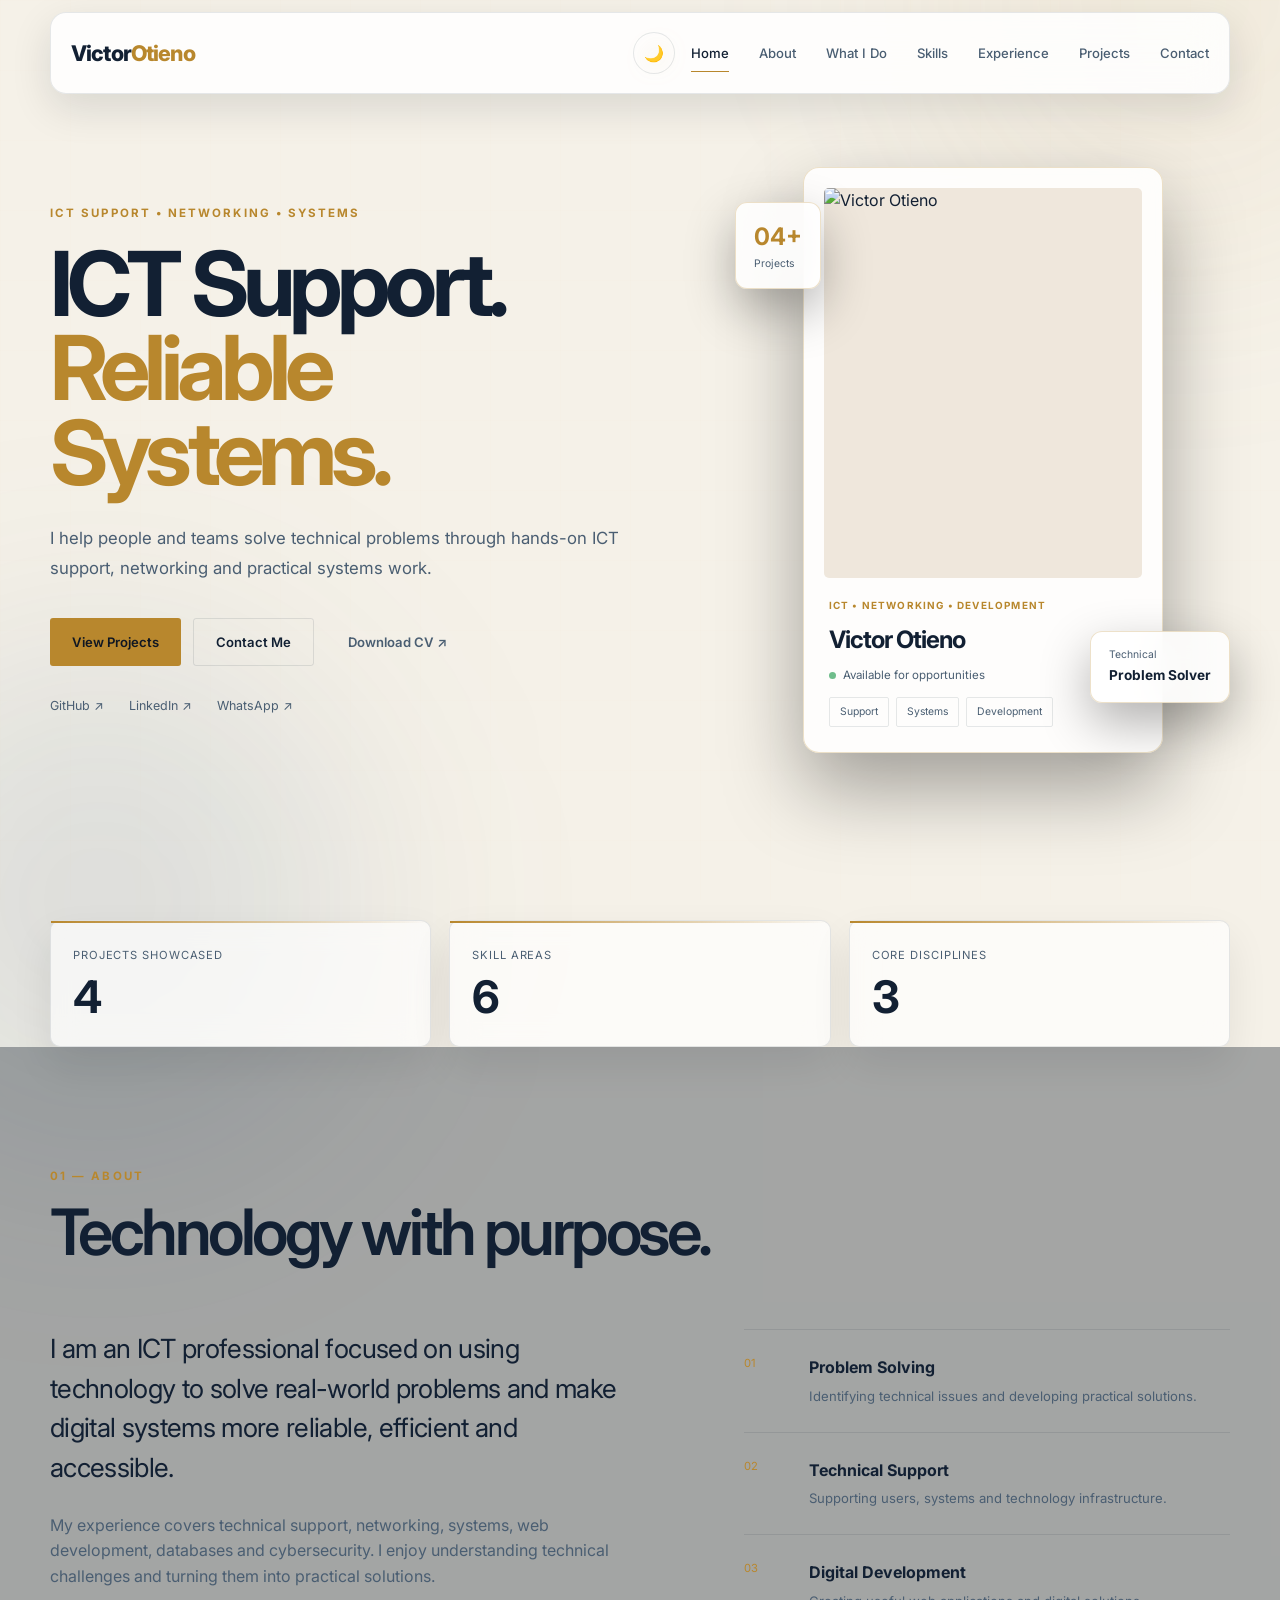
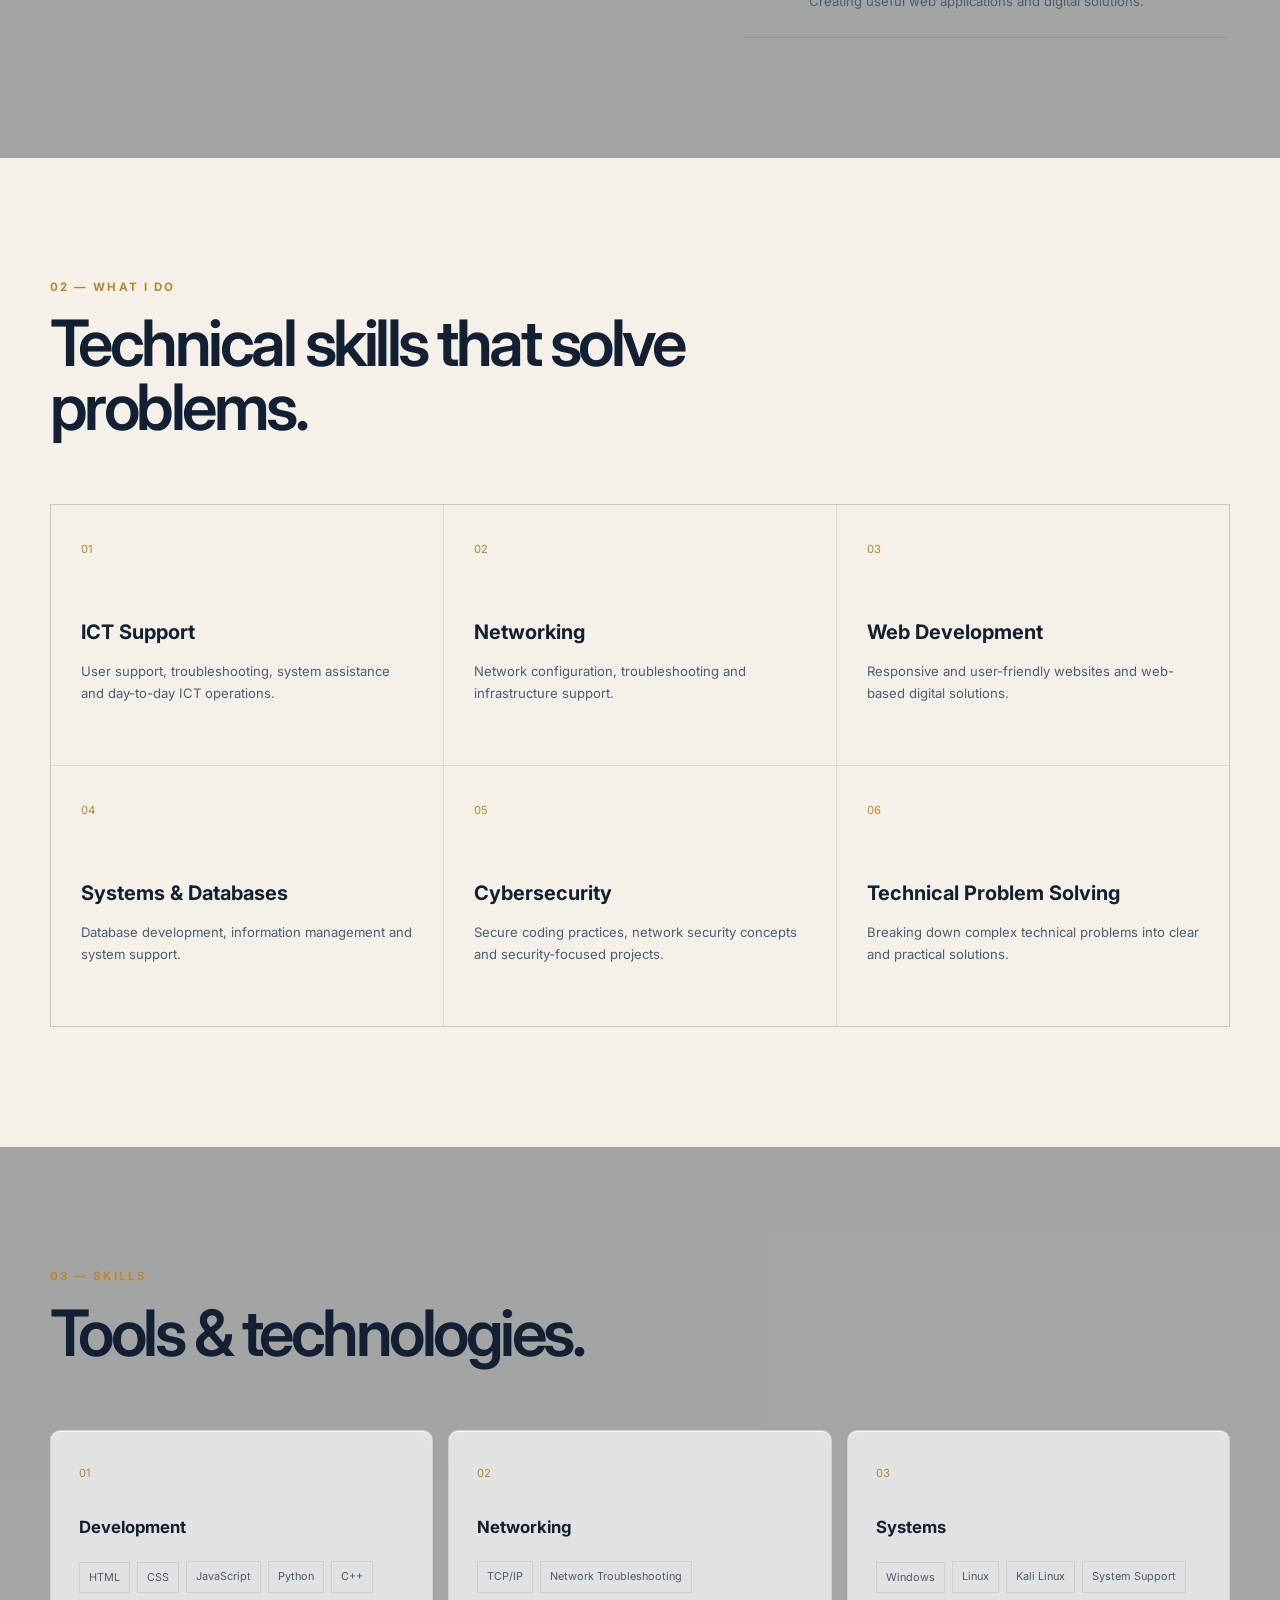
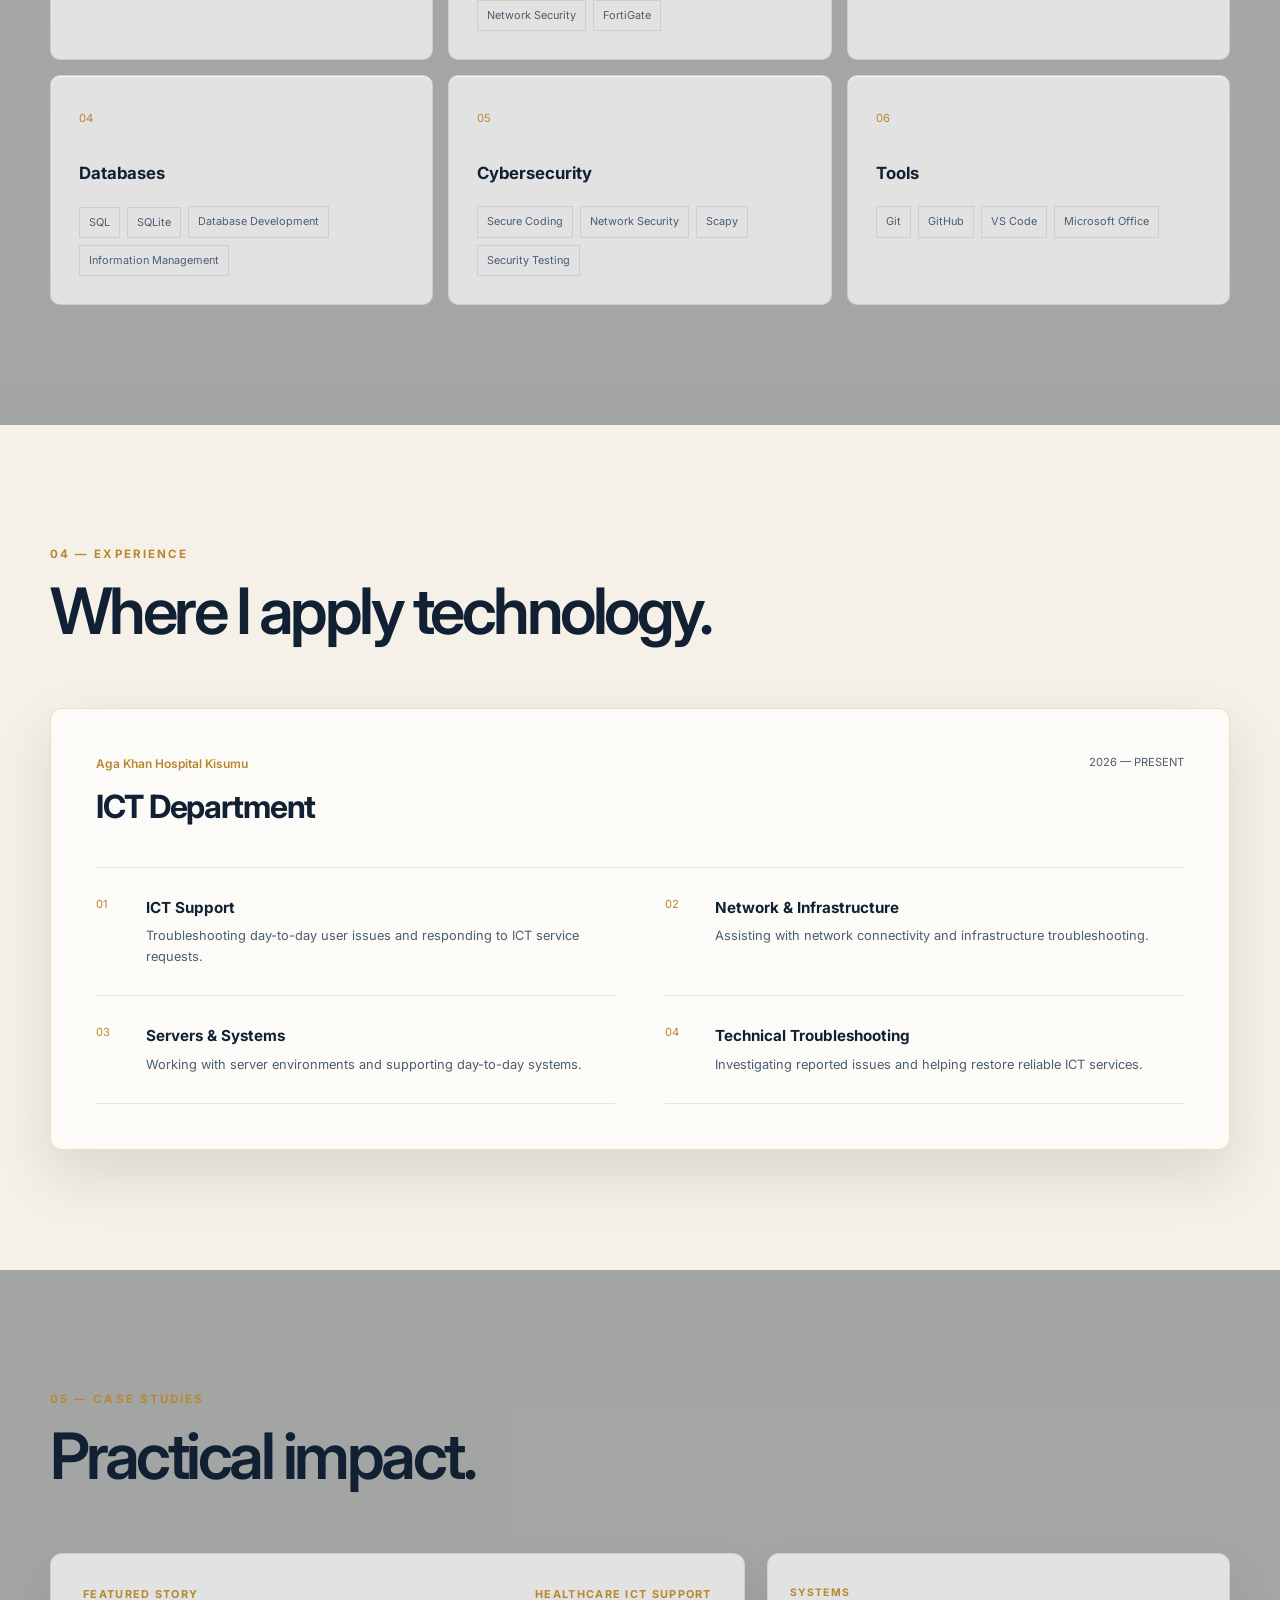
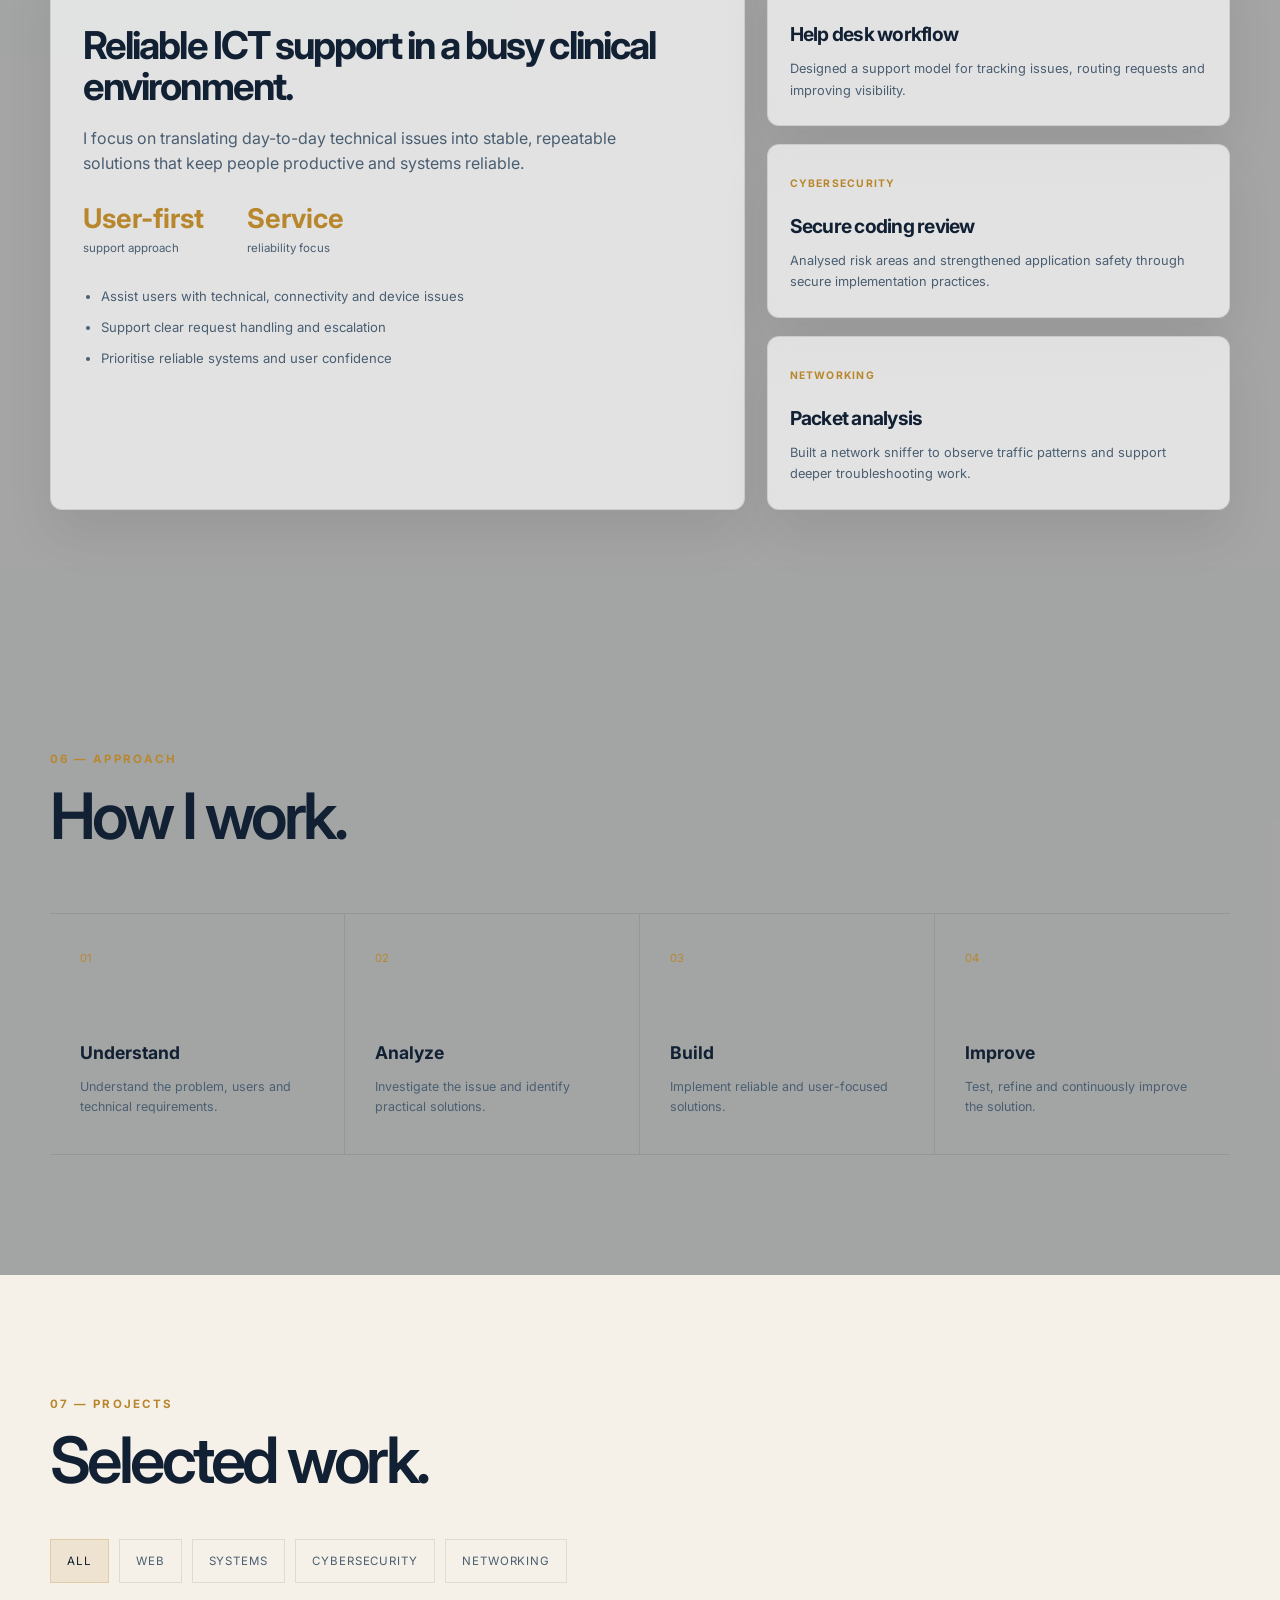
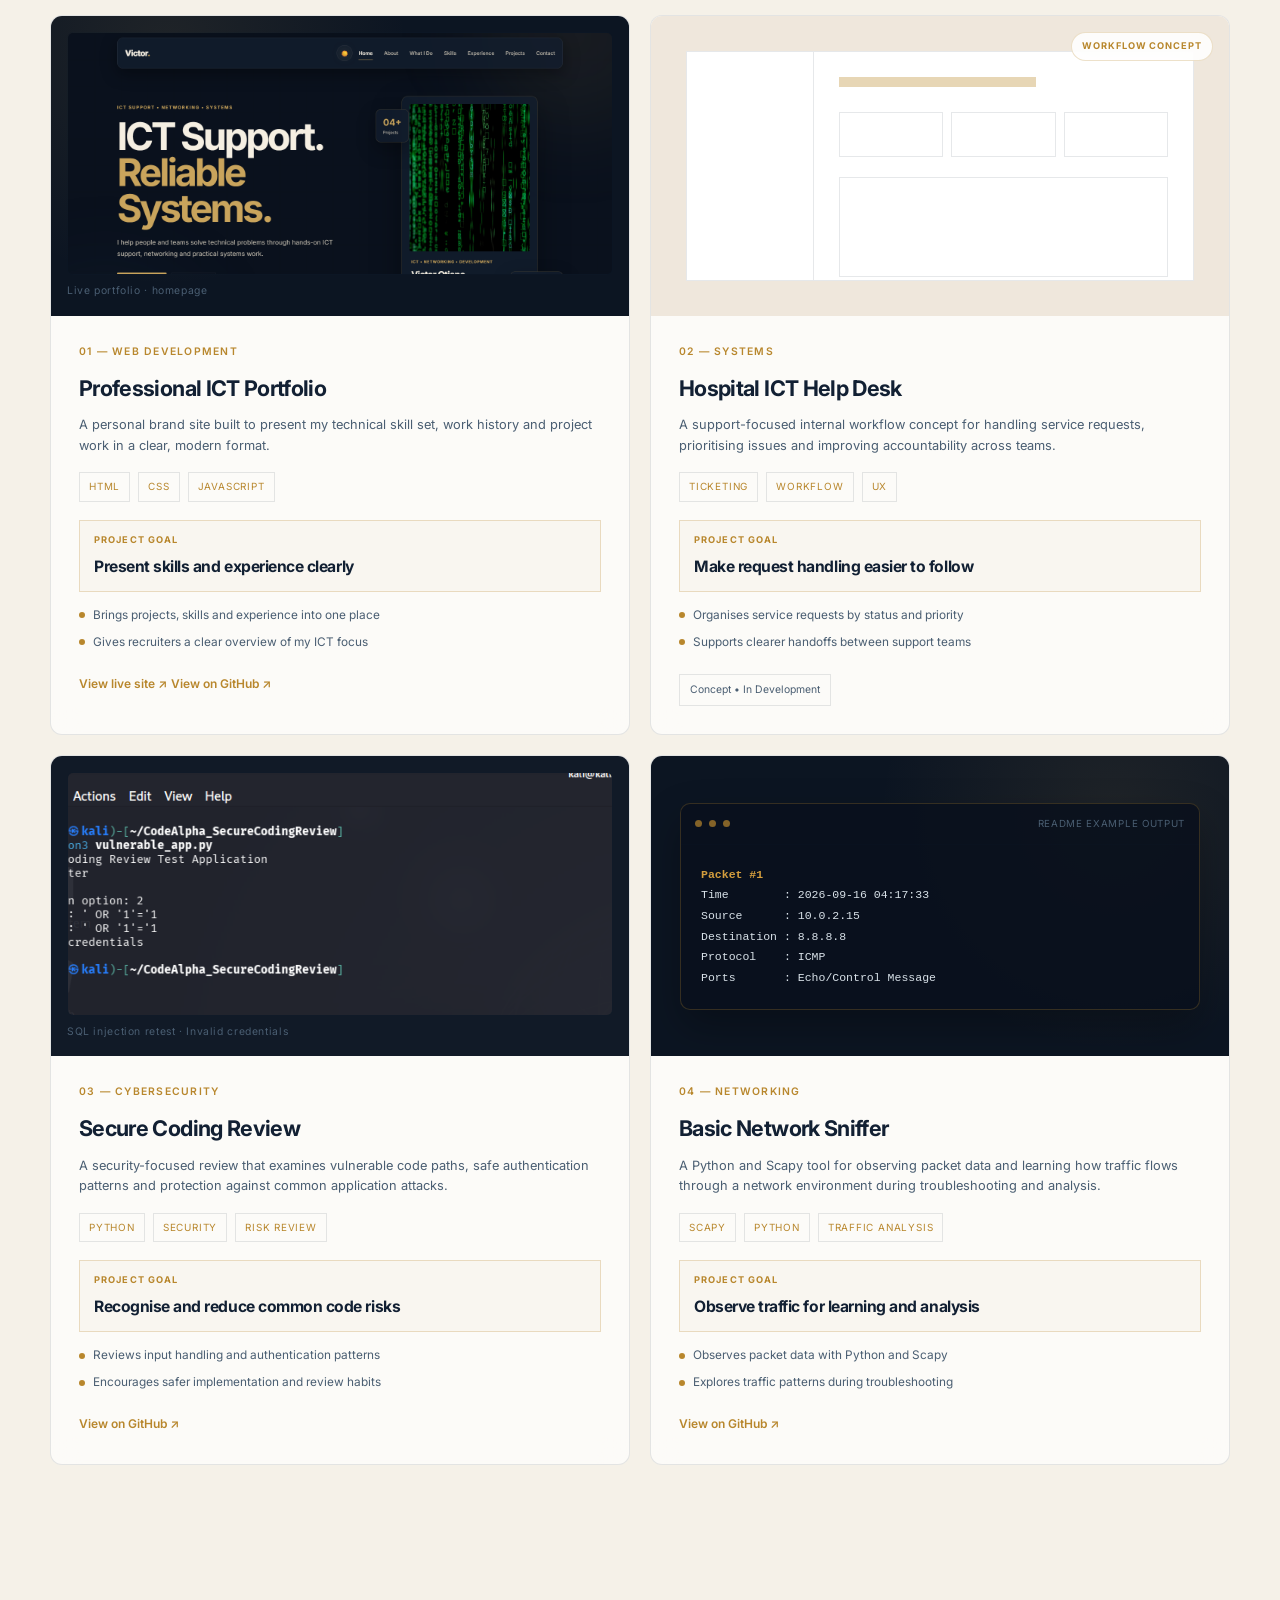
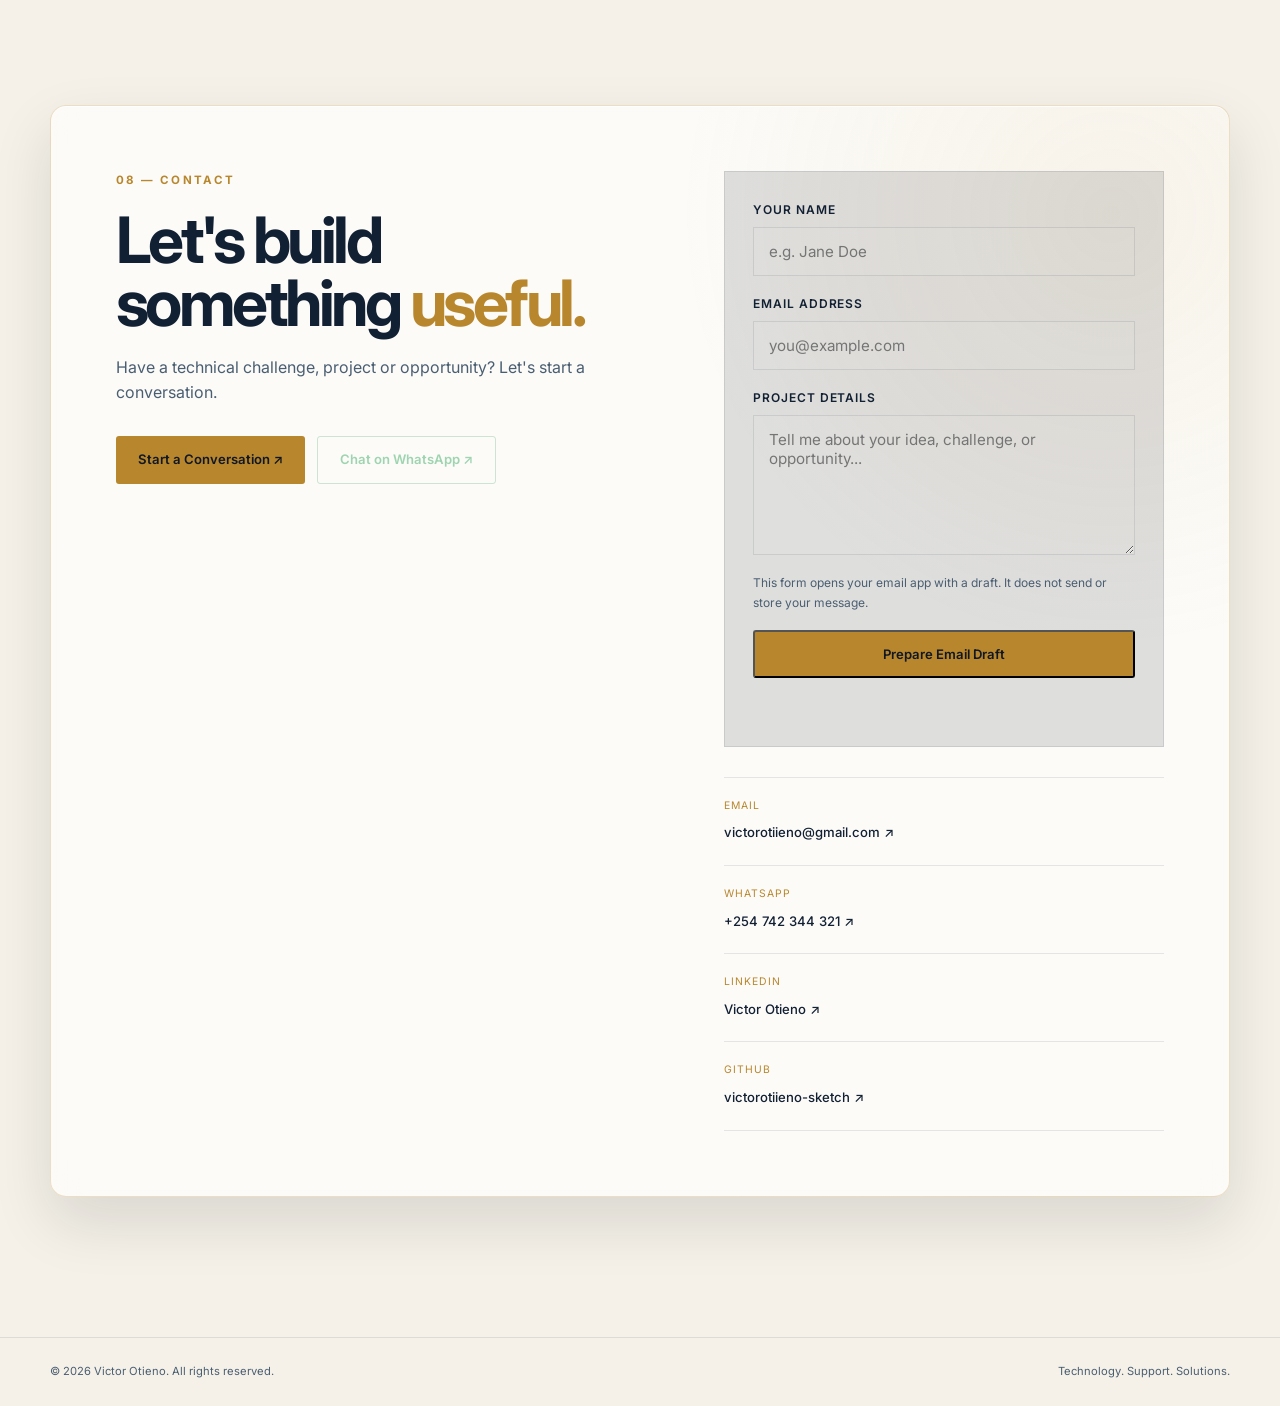
==== index.html @ 5a766d87 "Update portfolio logo to full name Co-authored-by: Copilot <223556219+Copilot@users.noreply.github.c" ====
<!DOCTYPE html>
<html lang="en">
<head>
    <meta charset="UTF-8">
    <meta name="viewport" content="width=device-width, initial-scale=1.0">
    <meta name="description" content="Victor Otieno | ICT Professional specializing in technical support, networking, web development, systems, databases and digital solutions.">
    <meta name="keywords" content="Victor Otieno, ICT Professional, ICT Support, Networking, Web Development, Systems Support, Kenya">
    <meta name="author" content="Victor Otieno">
    <title>Victor Otieno | ICT Professional</title>

    <link rel="preconnect" href="https://fonts.googleapis.com">
    <link rel="preconnect" href="https://fonts.gstatic.com" crossorigin>
    <link href="https://fonts.googleapis.com/css2?family=Inter:wght@400;500;600;700;800&display=swap" rel="stylesheet">

    <link rel="stylesheet" href="style.css">
</head>

<body>

    <div class="background-grid"></div>
    <div class="glow glow-one"></div>
    <div class="glow glow-two"></div>

    <header class="header" id="header">
        <div class="container nav-container">
            <a href="#home" class="logo">
                Victor<span>Otieno</span>
            </a>

            <button class="theme-toggle" id="theme-toggle" type="button" aria-label="Toggle theme" aria-pressed="false">
                <span class="theme-toggle__icon">☀️</span>
            </button>

            <button class="menu-toggle" id="menu-toggle" type="button" aria-label="Toggle navigation" aria-controls="nav" aria-expanded="false">
                <span></span>
                <span></span>
                <span></span>
            </button>

            <nav class="nav" id="nav">
                <a href="#home" class="nav-link active" aria-current="page">Home</a>
                <a href="#about" class="nav-link">About</a>
                <a href="#services" class="nav-link">What I Do</a>
                <a href="#skills" class="nav-link">Skills</a>
                <a href="#experience" class="nav-link">Experience</a>
                <a href="#projects" class="nav-link">Projects</a>
                <a href="#contact" class="nav-link">Contact</a>
            </nav>
        </div>
    </header>

    <main>

        <section class="hero section" id="home">
            <div class="container hero-grid">

                <div class="hero-content reveal">
                    <p class="eyebrow">ICT SUPPORT • NETWORKING • SYSTEMS</p>

                    <h1>
                        ICT Support.
                        <span>Reliable Systems.</span>
                    </h1>

                    <p class="hero-description">
                        I help people and teams solve technical problems through
                        hands-on ICT support, networking and practical systems work.
                    </p>

                    <div class="hero-buttons">
                        <a href="#projects" class="btn btn-primary">
                            View Projects
                        </a>

                        <a href="#contact" class="btn btn-outline">
                            Contact Me
                        </a>

                        <a href="assets/victor_otieno_cv.pdf" class="btn btn-text" download>
                            Download CV ↗
                        </a>
                    </div>

                    <div class="hero-socials">
                        <a href="https://github.com/victorotiieno-sketch" target="_blank" rel="noopener noreferrer">
                            GitHub ↗
                        </a>

                        <a href="https://www.linkedin.com/in/victor-otieno-06a6b7418" target="_blank" rel="noopener noreferrer">
                            LinkedIn ↗
                        </a>

                        <a href="https://wa.me/254742344321" target="_blank" rel="noopener noreferrer">
                            WhatsApp ↗
                        </a>
                    </div>
                </div>

                <div class="hero-visual reveal">
                    <div class="profile-card">

                        <div class="profile-image-wrapper">
                            <img src="images/profile.jpg.jpg" alt="Victor Otieno">
                        </div>

                        <div class="profile-info">
                            <p>ICT • NETWORKING • DEVELOPMENT</p>
                            <h2>Victor Otieno</h2>
                            <span class="availability">
                                <i></i>
                                Available for opportunities
                            </span>
                        </div>

                        <div class="profile-tags">
                            <span>Support</span>
                            <span>Systems</span>
                            <span>Development</span>
                        </div>
                    </div>

                    <div class="floating-card projects-count">
                        <strong>04+</strong>
                        <span>Projects</span>
                    </div>

                    <div class="floating-card problem-card">
                        <span>Technical</span>
                        <strong>Problem Solver</strong>
                    </div>
                </div>

            </div>
        </section>

        <section class="section stats" aria-label="Key metrics">
            <div class="container stats-grid">
                <div class="stat reveal">
                    <span class="stat-label">Projects showcased</span>
                    <strong class="counter" data-target="4" data-suffix="">0</strong>
                </div>

                <div class="stat reveal">
                    <span class="stat-label">Skill areas</span>
                    <strong class="counter" data-target="6" data-suffix="">0</strong>
                </div>

                <div class="stat reveal">
                    <span class="stat-label">Core disciplines</span>
                    <strong class="counter" data-target="3" data-suffix="">0</strong>
                </div>
            </div>
        </section>

        <section class="section about" id="about">
            <div class="container">

                <div class="section-heading reveal">
                    <p class="section-number">01 — ABOUT</p>
                    <h2>Technology with purpose.</h2>
                </div>

                <div class="about-grid">

                    <div class="about-intro reveal">
                        <p class="large-text">
                            I am an ICT professional focused on using technology
                            to solve real-world problems and make digital systems
                            more reliable, efficient and accessible.
                        </p>

                        <p>
                            My experience covers technical support, networking,
                            systems, web development, databases and cybersecurity.
                            I enjoy understanding technical challenges and turning
                            them into practical solutions.
                        </p>
                    </div>

                    <div class="about-highlights">

                        <div class="highlight reveal">
                            <span>01</span>
                            <div>
                                <h3>Problem Solving</h3>
                                <p>
                                    Identifying technical issues and developing
                                    practical solutions.
                                </p>
                            </div>
                        </div>

                        <div class="highlight reveal">
                            <span>02</span>
                            <div>
                                <h3>Technical Support</h3>
                                <p>
                                    Supporting users, systems and technology
                                    infrastructure.
                                </p>
                            </div>
                        </div>

                        <div class="highlight reveal">
                            <span>03</span>
                            <div>
                                <h3>Digital Development</h3>
                                <p>
                                    Creating useful web applications and digital
                                    solutions.
                                </p>
                            </div>
                        </div>

                    </div>

                </div>
            </div>
        </section>

        <section class="section services" id="services">
            <div class="container">

                <div class="section-heading reveal">
                    <p class="section-number">02 — WHAT I DO</p>
                    <h2>Technical skills that solve problems.</h2>
                </div>

                <div class="services-grid">

                    <article class="service-card reveal">
                        <span class="service-number">01</span>
                        <h3>ICT Support</h3>
                        <p>
                            User support, troubleshooting, system assistance
                            and day-to-day ICT operations.
                        </p>
                    </article>

                    <article class="service-card reveal">
                        <span class="service-number">02</span>
                        <h3>Networking</h3>
                        <p>
                            Network configuration, troubleshooting and
                            infrastructure support.
                        </p>
                    </article>

                    <article class="service-card reveal">
                        <span class="service-number">03</span>
                        <h3>Web Development</h3>
                        <p>
                            Responsive and user-friendly websites and
                            web-based digital solutions.
                        </p>
                    </article>

                    <article class="service-card reveal">
                        <span class="service-number">04</span>
                        <h3>Systems & Databases</h3>
                        <p>
                            Database development, information management
                            and system support.
                        </p>
                    </article>

                    <article class="service-card reveal">
                        <span class="service-number">05</span>
                        <h3>Cybersecurity</h3>
                        <p>
                            Secure coding practices, network security concepts
                            and security-focused projects.
                        </p>
                    </article>

                    <article class="service-card reveal">
                        <span class="service-number">06</span>
                        <h3>Technical Problem Solving</h3>
                        <p>
                            Breaking down complex technical problems into
                            clear and practical solutions.
                        </p>
                    </article>

                </div>
            </div>
        </section>

        <section class="section skills" id="skills">
            <div class="container">

                <div class="section-heading reveal">
                    <p class="section-number">03 — SKILLS</p>
                    <h2>Tools & technologies.</h2>
                </div>

                <div class="skills-grid">

                    <div class="skill-group reveal">
                        <span>01</span>
                        <h3>Development</h3>
                        <div class="skill-list">
                            <span>HTML</span>
                            <span>CSS</span>
                            <span>JavaScript</span>
                            <span>Python</span>
                            <span>C++</span>
                        </div>
                    </div>

                    <div class="skill-group reveal">
                        <span>02</span>
                        <h3>Networking</h3>
                        <div class="skill-list">
                            <span>TCP/IP</span>
                            <span>Network Troubleshooting</span>
                            <span>Network Security</span>
                            <span>FortiGate</span>
                        </div>
                    </div>

                    <div class="skill-group reveal">
                        <span>03</span>
                        <h3>Systems</h3>
                        <div class="skill-list">
                            <span>Windows</span>
                            <span>Linux</span>
                            <span>Kali Linux</span>
                            <span>System Support</span>
                        </div>
                    </div>

                    <div class="skill-group reveal">
                        <span>04</span>
                        <h3>Databases</h3>
                        <div class="skill-list">
                            <span>SQL</span>
                            <span>SQLite</span>
                            <span>Database Development</span>
                            <span>Information Management</span>
                        </div>
                    </div>

                    <div class="skill-group reveal">
                        <span>05</span>
                        <h3>Cybersecurity</h3>
                        <div class="skill-list">
                            <span>Secure Coding</span>
                            <span>Network Security</span>
                            <span>Scapy</span>
                            <span>Security Testing</span>
                        </div>
                    </div>

                    <div class="skill-group reveal">
                        <span>06</span>
                        <h3>Tools</h3>
                        <div class="skill-list">
                            <span>Git</span>
                            <span>GitHub</span>
                            <span>VS Code</span>
                            <span>Microsoft Office</span>
                        </div>
                    </div>

                </div>
            </div>
        </section>

        <section class="section experience" id="experience">
            <div class="container">

                <div class="section-heading reveal">
                    <p class="section-number">04 — EXPERIENCE</p>
                    <h2>Where I apply technology.</h2>
                </div>

                <div class="experience-card reveal">

                    <div class="experience-top">
                        <div>
                            <p class="experience-company">Aga Khan Hospital Kisumu</p>
                            <h3>ICT Department</h3>
                        </div>

                        <span class="experience-date">
                            2026 — PRESENT
                        </span>
                    </div>

                    <div class="experience-content">

                        <div class="experience-item">
                            <span>01</span>
                            <div>
                                <h4>ICT Support</h4>
                                <p>
                                    Troubleshooting day-to-day user issues and
                                    responding to ICT service requests.
                                </p>
                            </div>
                        </div>

                        <div class="experience-item">
                            <span>02</span>
                            <div>
                                <h4>Network & Infrastructure</h4>
                                <p>
                                    Assisting with network connectivity and
                                    infrastructure troubleshooting.
                                </p>
                            </div>
                        </div>

                        <div class="experience-item">
                            <span>03</span>
                            <div>
                                <h4>Servers & Systems</h4>
                                <p>
                                    Working with server environments and
                                    supporting day-to-day systems.
                                </p>
                            </div>
                        </div>

                        <div class="experience-item">
                            <span>04</span>
                            <div>
                                <h4>Technical Troubleshooting</h4>
                                <p>
                                    Investigating reported issues and helping
                                    restore reliable ICT services.
                                </p>
                            </div>
                        </div>

                    </div>
                </div>

            </div>
        </section>

        <section class="section case-studies">
            <div class="container">

                <div class="section-heading reveal">
                    <p class="section-number">05 — CASE STUDIES</p>
                    <h2>Practical impact.</h2>
                </div>

                <div class="case-study-shell">
                    <article class="case-feature reveal">
                        <div class="case-feature__top">
                            <p>Featured story</p>
                            <span>Healthcare ICT support</span>
                        </div>

                        <h3>Reliable ICT support in a busy clinical environment.</h3>

                        <p>
                            I focus on translating day-to-day technical issues into stable,
                            repeatable solutions that keep people productive and systems reliable.
                        </p>

                        <div class="case-metrics">
                            <div>
                                <strong>User-first</strong>
                                <span>support approach</span>
                            </div>

                            <div>
                                <strong>Service</strong>
                                <span>reliability focus</span>
                            </div>
                        </div>

                        <ul class="case-points">
                            <li>Assist users with technical, connectivity and device issues</li>
                            <li>Support clear request handling and escalation</li>
                            <li>Prioritise reliable systems and user confidence</li>
                        </ul>
                    </article>

                    <div class="case-stack">
                        <article class="case-mini reveal">
                            <span class="case-tag">Systems</span>
                            <h4>Help desk workflow</h4>
                            <p>Designed a support model for tracking issues, routing requests and improving visibility.</p>
                        </article>

                        <article class="case-mini reveal">
                            <span class="case-tag">Cybersecurity</span>
                            <h4>Secure coding review</h4>
                            <p>Analysed risk areas and strengthened application safety through secure implementation practices.</p>
                        </article>

                        <article class="case-mini reveal">
                            <span class="case-tag">Networking</span>
                            <h4>Packet analysis</h4>
                            <p>Built a network sniffer to observe traffic patterns and support deeper troubleshooting work.</p>
                        </article>
                    </div>
                </div>
            </div>
        </section>

        <section class="section process">
            <div class="container">

                <div class="section-heading reveal">
                    <p class="section-number">06 — APPROACH</p>
                    <h2>How I work.</h2>
                </div>

                <div class="process-grid">

                    <div class="process-card reveal">
                        <span>01</span>
                        <h3>Understand</h3>
                        <p>
                            Understand the problem, users and technical
                            requirements.
                        </p>
                    </div>

                    <div class="process-card reveal">
                        <span>02</span>
                        <h3>Analyze</h3>
                        <p>
                            Investigate the issue and identify practical
                            solutions.
                        </p>
                    </div>

                    <div class="process-card reveal">
                        <span>03</span>
                        <h3>Build</h3>
                        <p>
                            Implement reliable and user-focused solutions.
                        </p>
                    </div>

                    <div class="process-card reveal">
                        <span>04</span>
                        <h3>Improve</h3>
                        <p>
                            Test, refine and continuously improve the solution.
                        </p>
                    </div>

                </div>
            </div>
        </section>

        <section class="section projects" id="projects">
            <div class="container">

                <div class="section-heading reveal">
                    <p class="section-number">07 — PROJECTS</p>
                    <h2>Selected work.</h2>
                </div>

                <div class="projects-filters reveal" aria-label="Project categories">
                    <button class="filter-btn active" data-filter="all" type="button" aria-pressed="true">All</button>
                    <button class="filter-btn" data-filter="web" type="button" aria-pressed="false">Web</button>
                    <button class="filter-btn" data-filter="systems" type="button" aria-pressed="false">Systems</button>
                    <button class="filter-btn" data-filter="cybersecurity" type="button" aria-pressed="false">Cybersecurity</button>
                    <button class="filter-btn" data-filter="networking" type="button" aria-pressed="false">Networking</button>
                </div>

                <div class="projects-grid">

                    <article class="project-card reveal" data-category="web">
                        <div class="project-visual portfolio-visual">
                            <figure class="portfolio-evidence">
                                <a href="images/portfolio-homepage.png" target="_blank" rel="noopener noreferrer" aria-label="Open the full-size portfolio homepage screenshot">
                                    <img src="images/portfolio-homepage.png" alt="Screenshot of the live ICT portfolio homepage, showing the glass navigation, ICT Support headline, profile card and project contact buttons." width="1440" height="900" loading="lazy">
                                </a>
                                <figcaption>Live portfolio · homepage</figcaption>
                            </figure>
                        </div>

                        <div class="project-content">
                            <p>01 — WEB DEVELOPMENT</p>
                            <h3>Professional ICT Portfolio</h3>
                            <p>
                                A personal brand site built to present my technical skill set,
                                work history and project work in a clear, modern format.
                            </p>
                            <div class="project-meta">
                                <span>HTML</span>
                                <span>CSS</span>
                                <span>JavaScript</span>
                            </div>

                            <div class="project-impact">
                                <span>Project goal</span>
                                <strong>Present skills and experience clearly</strong>
                            </div>

                            <ul class="project-results">
                                <li>Brings projects, skills and experience into one place</li>
                                <li>Gives recruiters a clear overview of my ICT focus</li>
                            </ul>

                            <a href="https://victorotiieno-sketch.github.io/victor-portfolio/" target="_blank" rel="noopener noreferrer">
                                View live site ↗
                            </a>
                            <a href="https://github.com/victorotiieno-sketch/victor-portfolio" target="_blank" rel="noopener noreferrer">
                                View on GitHub ↗
                            </a>
                        </div>
                    </article>

                    <article class="project-card reveal" data-category="systems">
                        <div class="project-visual system-visual" aria-hidden="true">
                            <span class="visual-label">Workflow concept</span>
                            <div class="system-window">
                                <div class="system-sidebar"></div>

                                <div class="system-main">
                                    <div class="system-header"></div>

                                    <div class="system-cards">
                                        <span></span>
                                        <span></span>
                                        <span></span>
                                    </div>

                                    <div class="system-table"></div>
                                </div>
                            </div>
                        </div>

                        <div class="project-content">
                            <p>02 — SYSTEMS</p>
                            <h3>Hospital ICT Help Desk</h3>
                            <p>
                                A support-focused internal workflow concept for handling service
                                requests, prioritising issues and improving accountability across teams.
                            </p>
                            <div class="project-meta">
                                <span>Ticketing</span>
                                <span>Workflow</span>
                                <span>UX</span>
                            </div>

                            <div class="project-impact">
                                <span>Project goal</span>
                                <strong>Make request handling easier to follow</strong>
                            </div>

                            <ul class="project-results">
                                <li>Organises service requests by status and priority</li>
                                <li>Supports clearer handoffs between support teams</li>
                            </ul>

                            <span class="private-project">
                                Concept • In Development
                            </span>
                        </div>
                    </article>

                    <article class="project-card reveal" data-category="cybersecurity">
                        <div class="project-visual security-visual">
                            <figure class="security-evidence">
                                <a href="images/secure-review-injection-after.png" target="_blank" rel="noopener noreferrer" aria-label="Open the full-size SQL injection retest screenshot">
                                    <img src="images/secure-review-injection-after-crop.png" alt="Terminal output showing the SQL injection login test rejected with invalid credentials." width="780" height="280" loading="lazy">
                                </a>
                                <figcaption>SQL injection retest · Invalid credentials</figcaption>
                            </figure>
                        </div>

                        <div class="project-content">
                            <p>03 — CYBERSECURITY</p>
                            <h3>Secure Coding Review</h3>
                            <p>
                                A security-focused review that examines vulnerable code paths,
                                safe authentication patterns and protection against common application attacks.
                            </p>
                            <div class="project-meta">
                                <span>Python</span>
                                <span>Security</span>
                                <span>Risk Review</span>
                            </div>

                            <div class="project-impact">
                                <span>Project goal</span>
                                <strong>Recognise and reduce common code risks</strong>
                            </div>

                            <ul class="project-results">
                                <li>Reviews input handling and authentication patterns</li>
                                <li>Encourages safer implementation and review habits</li>
                            </ul>

                            <a href="https://github.com/victorotiieno-sketch/CodeAlpha_SecureCodingReview" target="_blank" rel="noopener noreferrer">
                                View on GitHub ↗
                            </a>
                        </div>
                    </article>

                    <article class="project-card reveal" data-category="networking">
                        <div class="project-visual sniffer-visual">
                            <div class="sniffer-terminal" aria-label="Example packet output documented in the network sniffer README">
                                <div class="sniffer-terminal__header">
                                    <span></span>
                                    <span></span>
                                    <span></span>
                                    <span>README example output</span>
                                </div>
                                <pre><code><span>Packet #1</span>
Time        : 2026-09-16 04:17:33
Source      : 10.0.2.15
Destination : 8.8.8.8
Protocol    : ICMP
Ports       : Echo/Control Message</code></pre>
                            </div>
                        </div>

                        <div class="project-content">
                            <p>04 — NETWORKING</p>
                            <h3>Basic Network Sniffer</h3>
                            <p>
                                A Python and Scapy tool for observing packet data and learning how
                                traffic flows through a network environment during troubleshooting and analysis.
                            </p>
                            <div class="project-meta">
                                <span>Scapy</span>
                                <span>Python</span>
                                <span>Traffic Analysis</span>
                            </div>

                            <div class="project-impact">
                                <span>Project goal</span>
                                <strong>Observe traffic for learning and analysis</strong>
                            </div>

                            <ul class="project-results">
                                <li>Observes packet data with Python and Scapy</li>
                                <li>Explores traffic patterns during troubleshooting</li>
                            </ul>

                            <a href="https://github.com/victorotiieno-sketch/CodeAlpha_BasicNetworkSniffer" target="_blank" rel="noopener noreferrer">
                                View on GitHub ↗
                            </a>
                        </div>
                    </article>

                </div>
            </div>
        </section>

        <section class="section contact" id="contact">
            <div class="container">

                <div class="contact-card reveal">

                    <div class="contact-content">
                        <p class="section-number">08 — CONTACT</p>

                        <h2>
                            Let's build something
                            <span>useful.</span>
                        </h2>

                        <p>
                            Have a technical challenge, project or opportunity?
                            Let's start a conversation.
                        </p>

                        <div class="contact-buttons">
                            <a href="mailto:victorotiieno@gmail.com" class="btn btn-primary">
                                Start a Conversation ↗
                            </a>

                            <a href="https://wa.me/254742344321" target="_blank" rel="noopener noreferrer" class="btn btn-whatsapp">
                                Chat on WhatsApp ↗
                            </a>
                        </div>
                    </div>

                    <div class="contact-form-panel">
                        <form class="contact-form" id="contact-form">
                            <div class="field-group">
                                <label for="name">Your name</label>
                                <input id="name" name="name" type="text" autocomplete="name" maxlength="100" placeholder="e.g. Jane Doe" required>
                            </div>

                            <div class="field-group">
                                <label for="email">Email address</label>
                                <input id="email" name="email" type="email" autocomplete="email" maxlength="254" placeholder="you@example.com" required>
                            </div>

                            <div class="field-group">
                                <label for="message">Project details</label>
                                <textarea id="message" name="message" rows="5" maxlength="5000" placeholder="Tell me about your idea, challenge, or opportunity..." required></textarea>
                            </div>

                            <p class="form-note">This form opens your email app with a draft. It does not send or store your message.</p>
                            <button type="submit" class="btn btn-primary">Prepare Email Draft</button>
                            <p class="form-status" aria-live="polite"></p>
                        </form>

                        <div class="contact-details">
                            <a href="mailto:victorotiieno@gmail.com">
                                <span>Email</span>
                                <strong>victorotiieno@gmail.com ↗</strong>
                            </a>

                            <a href="https://wa.me/254742344321" target="_blank" rel="noopener noreferrer">
                                <span>WhatsApp</span>
                                <strong>+254 742 344 321 ↗</strong>
                            </a>

                            <a href="https://www.linkedin.com/in/victor-otieno-06a6b7418" target="_blank" rel="noopener noreferrer">
                                <span>LinkedIn</span>
                                <strong>Victor Otieno ↗</strong>
                            </a>

                            <a href="https://github.com/victorotiieno-sketch" target="_blank" rel="noopener noreferrer">
                                <span>GitHub</span>
                                <strong>victorotiieno-sketch ↗</strong>
                            </a>
                        </div>
                    </div>

                </div>

            </div>
        </section>

    </main>

    <footer class="footer">
        <div class="container footer-content">
            <p>© <span id="year"></span> Victor Otieno. All rights reserved.</p>

            <p>Technology. Support. Solutions.</p>
        </div>
    </footer>

    <script src="script.js"></script>

</body>
</html>
---- style.css ----
:root {
    --bg: #0a111d;
    --bg-soft: #0e1726;
    --surface: #121d2d;
    --surface-light: #18263a;
    --cream: #f5efe2;
    --cream-muted: #bdb7aa;
    --gold: #c9a45c;
    --gold-light: #dfc17b;
    --gold-soft: rgba(201, 164, 92, 0.12);
    --border: rgba(245, 239, 226, 0.1);
    --border-gold: rgba(201, 164, 92, 0.25);
    --glass-surface: rgba(18, 29, 45, 0.62);
    --glass-strong: rgba(18, 29, 45, 0.82);
    --glass-highlight: rgba(255, 255, 255, 0.07);
    --success: #6fbd8b;
    --shadow: rgba(0, 0, 0, 0.35);
    --max-width: 1180px;
}

body[data-theme="light"] {
    --bg: #f5f1e8;
    --bg-soft: #f9f5ef;
    --surface: #ffffff;
    --surface-light: #efe7dc;
    --cream: #122033;
    --cream-muted: #4a5e72;
    --gold: #b8872d;
    --gold-light: #d39d3d;
    --gold-soft: rgba(184, 135, 45, 0.12);
    --border: rgba(18, 32, 51, 0.1);
    --border-gold: rgba(184, 135, 45, 0.25);
    --glass-surface: rgba(255, 255, 255, 0.68);
    --glass-strong: rgba(255, 255, 255, 0.86);
    --glass-highlight: rgba(255, 255, 255, 0.72);
    --shadow: rgba(14, 22, 32, 0.12);
}

* {
    margin: 0;
    padding: 0;
    box-sizing: border-box;
}

html {
    scroll-behavior: smooth;
}

body {
    font-family: "Inter", sans-serif;
    background: var(--bg);
    color: var(--cream);
    line-height: 1.6;
    overflow-x: hidden;
    transition: background 0.3s ease, color 0.3s ease;
}

a {
    color: inherit;
    text-decoration: none;
}

a:focus-visible,
button:focus-visible {
    outline: 2px solid var(--gold);
    outline-offset: 4px;
}

button,
input,
textarea {
    font-family: inherit;
}

.container {
    width: min(100% - 40px, var(--max-width));
    margin: 0 auto;
}

.section {
    padding: 120px 0;
    position: relative;
}

.background-grid {
    position: fixed;
    inset: 0;
    pointer-events: none;
    z-index: -3;
    opacity: 0.3;
    background-image:
        linear-gradient(rgba(201, 164, 92, 0.035) 1px, transparent 1px),
        linear-gradient(90deg, rgba(201, 164, 92, 0.035) 1px, transparent 1px);
    background-size: 70px 70px;
}

.glow {
    position: fixed;
    width: 500px;
    height: 500px;
    border-radius: 50%;
    filter: blur(120px);
    pointer-events: none;
    z-index: -2;
}

.glow-one {
    top: -250px;
    right: -150px;
    background: rgba(201, 164, 92, 0.08);
}

.glow-two {
    bottom: -250px;
    left: -150px;
    background: rgba(45, 83, 120, 0.12);
}

.header {
    position: fixed;
    top: 0;
    left: 0;
    width: 100%;
    z-index: 1000;
    transition: 0.3s ease;
}

.nav-container {
    margin-top: 12px;
    padding: 0 20px;
    border: 1px solid var(--border);
    border-radius: 16px;
    background: var(--glass-strong);
    box-shadow: 0 14px 40px var(--shadow);
    -webkit-backdrop-filter: blur(18px);
    backdrop-filter: blur(18px);
    transition: background 0.3s ease, border-color 0.3s ease, box-shadow 0.3s ease;
}

.header.scrolled {
    background: transparent;
    border-bottom: 0;
}

.header.scrolled .nav-container {
    border-color: var(--border-gold);
    background: var(--glass-strong);
    box-shadow: 0 18px 48px var(--shadow);
}

.nav-container {
    height: 82px;
    display: flex;
    align-items: center;
    justify-content: space-between;
    gap: 16px;
}

.logo {
    font-size: 1.35rem;
    font-weight: 800;
    letter-spacing: -0.04em;
}

.theme-toggle {
    margin-left: auto;
    display: inline-flex;
    align-items: center;
    justify-content: center;
    width: 42px;
    height: 42px;
    border: 1px solid var(--border);
    border-radius: 999px;
    background: rgba(255, 255, 255, 0.02);
    color: var(--cream);
    cursor: pointer;
    transition: 0.25s ease;
}

.theme-toggle:hover {
    border-color: var(--border-gold);
    transform: translateY(-2px);
}

.theme-toggle__icon {
    display: inline-block;
    font-size: 1rem;
    filter: drop-shadow(0 0 12px rgba(201, 164, 92, 0.35));
}

.logo span {
    color: var(--gold);
}

.nav {
    display: flex;
    align-items: center;
    gap: 30px;
}

.nav-link {
    position: relative;
    font-size: 0.82rem;
    font-weight: 500;
    color: var(--cream-muted);
    transition: 0.3s ease;
}

.nav-link:hover,
.nav-link.active {
    color: var(--cream);
}

.nav-link::after {
    content: "";
    position: absolute;
    left: 0;
    bottom: -8px;
    width: 0;
    height: 1px;
    background: var(--gold);
    transition: 0.3s ease;
}

.nav-link:hover::after,
.nav-link.active::after {
    width: 100%;
}

.menu-toggle {
    display: none;
    background: none;
    border: 0;
    cursor: pointer;
}

.menu-toggle span {
    display: block;
    width: 25px;
    height: 2px;
    margin: 5px 0;
    background: var(--cream);
}

.hero {
    min-height: 100vh;
    display: flex;
    align-items: center;
    padding-top: 140px;
}

.hero-content,
.hero-visual {
    opacity: 0;
    transform: translateY(25px);
    transition: opacity 0.8s ease, transform 0.8s ease;
}

.hero-content.visible,
.hero-visual.visible {
    opacity: 1;
    transform: translateY(0);
}

.hero-grid {
    display: grid;
    grid-template-columns: 1.1fr 0.9fr;
    gap: 80px;
    align-items: center;
}

.stats {
    padding-top: 20px;
    padding-bottom: 0;
}

.stats-grid {
    display: grid;
    grid-template-columns: repeat(3, minmax(0, 1fr));
    gap: 18px;
}

.stat {
    position: relative;
    padding: 26px 22px;
    border: 1px solid var(--border);
    border-radius: 10px;
    background: var(--glass-surface);
    box-shadow: 0 18px 40px rgba(0, 0, 0, 0.08);
    -webkit-backdrop-filter: blur(14px);
    backdrop-filter: blur(14px);
}

.stat::before {
    content: "";
    position: absolute;
    inset: 0 auto auto 0;
    width: 100%;
    height: 2px;
    background: linear-gradient(90deg, var(--gold), transparent);
}

.stat-label {
    display: block;
    color: var(--cream-muted);
    font-size: 0.7rem;
    letter-spacing: 0.08em;
    text-transform: uppercase;
}

.stat strong {
    display: block;
    margin-top: 10px;
    font-size: clamp(2rem, 2vw + 1.2rem, 3rem);
    line-height: 1;
    letter-spacing: -0.06em;
    color: var(--cream);
}

.eyebrow,
.section-number {
    color: var(--gold);
    font-size: 0.72rem;
    font-weight: 700;
    letter-spacing: 0.18em;
}

.hero h1 {
    max-width: 800px;
    margin: 20px 0 28px;
    font-size: clamp(3.5rem, 7vw, 6.7rem);
    line-height: 0.94;
    letter-spacing: -0.065em;
    font-weight: 700;
    color: var(--cream);
}

.hero h1 span {
    color: var(--gold);
}

.hero-description {
    max-width: 610px;
    color: var(--cream-muted);
    font-size: 1.05rem;
    line-height: 1.8;
}

.hero-buttons {
    display: flex;
    align-items: center;
    flex-wrap: wrap;
    gap: 12px;
    margin-top: 35px;
}

.btn {
    display: inline-flex;
    align-items: center;
    justify-content: center;
    min-height: 48px;
    padding: 0 22px;
    border-radius: 3px;
    font-size: 0.82rem;
    font-weight: 600;
    transition: 0.3s ease;
}

.btn-primary {
    background: var(--gold);
    color: #101722;
}

.btn-primary:hover {
    background: var(--gold-light);
    transform: translateY(-2px);
}

.btn-outline {
    border: 1px solid var(--border);
    color: var(--cream);
}

.btn-outline:hover {
    border-color: var(--gold);
    color: var(--gold);
}

.btn-text {
    color: var(--cream-muted);
}

.btn-text:hover {
    color: var(--gold);
}

.btn-whatsapp {
    border: 1px solid rgba(111, 189, 139, 0.35);
    color: #9ed4b0;
}

.btn-whatsapp:hover {
    background: rgba(111, 189, 139, 0.08);
}

.hero-socials {
    display: flex;
    gap: 25px;
    margin-top: 30px;
}

.hero-socials a {
    color: var(--cream-muted);
    font-size: 0.78rem;
    transition: 0.3s ease;
}

.hero-socials a:hover {
    color: var(--gold);
}

.hero-visual {
    position: relative;
    min-height: 520px;
    display: flex;
    align-items: center;
    justify-content: center;
}

.profile-card {
    position: relative;
    width: 360px;
    padding: 20px;
    background: var(--glass-strong);
    border: 1px solid var(--border-gold);
    border-radius: 16px;
    box-shadow: 0 35px 80px rgba(0, 0, 0, 0.35);
    -webkit-backdrop-filter: blur(20px);
    backdrop-filter: blur(15px);
}

.profile-image-wrapper {
    width: 100%;
    height: 390px;
    overflow: hidden;
    border-radius: 5px;
    background: var(--surface-light);
}

.profile-image-wrapper img {
    width: 100%;
    height: 100%;
    object-fit: cover;
}

.profile-info {
    padding: 20px 5px 12px;
}

.profile-info p {
    color: var(--gold);
    font-size: 0.62rem;
    font-weight: 700;
    letter-spacing: 0.12em;
}

.profile-info h2 {
    margin: 7px 0;
    font-size: 1.5rem;
    letter-spacing: -0.04em;
}

.availability {
    display: flex;
    align-items: center;
    gap: 7px;
    color: var(--cream-muted);
    font-size: 0.72rem;
}

.availability i {
    width: 7px;
    height: 7px;
    border-radius: 50%;
    background: var(--success);
}

.profile-tags {
    display: flex;
    gap: 7px;
    flex-wrap: wrap;
    padding: 0 5px 5px;
}

.profile-tags span {
    padding: 6px 10px;
    border: 1px solid var(--border);
    border-radius: 2px;
    color: var(--cream-muted);
    font-size: 0.65rem;
}

.floating-card {
    position: absolute;
    padding: 15px 18px;
    background: var(--glass-strong);
    border: 1px solid var(--border-gold);
    border-radius: 12px;
    box-shadow: 0 20px 50px rgba(0, 0, 0, 0.3);
    -webkit-backdrop-filter: blur(18px);
    backdrop-filter: blur(18px);
}

.projects-count {
    top: 35px;
    left: 0;
}

.projects-count strong {
    display: block;
    font-size: 1.5rem;
    color: var(--gold);
}

.projects-count span,
.problem-card span {
    display: block;
    color: var(--cream-muted);
    font-size: 0.65rem;
}

.problem-card {
    right: 0;
    bottom: 50px;
}

.problem-card strong {
    display: block;
    margin-top: 2px;
    font-size: 0.85rem;
}

.section-heading {
    margin-bottom: 65px;
}

.section-heading h2 {
    max-width: 750px;
    margin-top: 15px;
    font-size: clamp(2.3rem, 5vw, 4.5rem);
    line-height: 1;
    letter-spacing: -0.055em;
    font-weight: 600;
}

.about {
    background: rgba(14, 23, 38, 0.35);
}

.about-grid {
    display: grid;
    grid-template-columns: 1.1fr 0.9fr;
    gap: 100px;
}

.about-intro .large-text {
    margin-bottom: 25px;
    font-size: 1.65rem;
    line-height: 1.5;
    letter-spacing: -0.025em;
}

.about-intro > p:not(.large-text) {
    max-width: 650px;
    color: var(--cream-muted);
}

.about-highlights {
    border-top: 1px solid var(--border);
}

.highlight {
    display: grid;
    grid-template-columns: 45px 1fr;
    gap: 20px;
    padding: 25px 0;
    border-bottom: 1px solid var(--border);
}

.highlight > span {
    color: var(--gold);
    font-size: 0.7rem;
}

.highlight h3 {
    margin-bottom: 5px;
    font-size: 1rem;
}

.highlight p {
    color: var(--cream-muted);
    font-size: 0.82rem;
}

.services-grid {
    display: grid;
    grid-template-columns: repeat(3, 1fr);
    gap: 1px;
    background: var(--border);
    border: 1px solid var(--border);
}

.service-card {
    min-height: 260px;
    padding: 30px;
    background: var(--bg);
    transition: 0.3s ease;
}

.service-card:hover {
    background: var(--surface);
}

.service-number {
    color: var(--gold);
    font-size: 0.7rem;
}

.service-card h3 {
    margin: 55px 0 12px;
    font-size: 1.25rem;
}

.service-card p {
    color: var(--cream-muted);
    font-size: 0.82rem;
    line-height: 1.7;
}

.skills {
    background: rgba(14, 23, 38, 0.35);
}

.skills-grid {
    display: grid;
    grid-template-columns: repeat(3, 1fr);
    gap: 15px;
}

.skill-group {
    padding: 28px;
    border: 1px solid var(--border);
    border-radius: 10px;
    background: var(--glass-surface);
    box-shadow: inset 0 1px 0 var(--glass-highlight);
    -webkit-backdrop-filter: blur(14px);
    backdrop-filter: blur(14px);
    transition: 0.3s ease;
}

.skill-group:hover {
    border-color: var(--border-gold);
    transform: translateY(-3px);
}

.skill-group > span {
    color: var(--gold);
    font-size: 0.7rem;
}

.skill-group h3 {
    margin: 30px 0 20px;
    font-size: 1.05rem;
}

.skill-list {
    display: flex;
    flex-wrap: wrap;
    gap: 7px;
}

.skill-list span {
    padding: 6px 9px;
    border: 1px solid var(--border);
    color: var(--cream-muted);
    font-size: 0.68rem;
}

.experience-card {
    padding: 45px;
    border: 1px solid var(--border-gold);
    border-radius: 12px;
    background: var(--glass-surface);
    box-shadow: inset 0 1px 0 var(--glass-highlight), 0 25px 60px var(--shadow);
    -webkit-backdrop-filter: blur(16px);
    backdrop-filter: blur(16px);
}

.experience-top {
    display: flex;
    justify-content: space-between;
    gap: 30px;
    padding-bottom: 35px;
    border-bottom: 1px solid var(--border);
}

.experience-company {
    color: var(--gold);
    font-size: 0.75rem;
    font-weight: 600;
}

.experience-top h3 {
    margin-top: 8px;
    font-size: 2rem;
    letter-spacing: -0.04em;
}

.experience-date {
    color: var(--cream-muted);
    font-size: 0.7rem;
    white-space: nowrap;
}

.experience-content {
    display: grid;
    grid-template-columns: repeat(2, 1fr);
    gap: 0 50px;
}

.experience-item {
    display: grid;
    grid-template-columns: 35px 1fr;
    gap: 15px;
    padding: 28px 0;
    border-bottom: 1px solid var(--border);
}

.experience-item > span {
    color: var(--gold);
    font-size: 0.7rem;
}

.experience-item h4 {
    margin-bottom: 6px;
    font-size: 0.95rem;
}

.experience-item p {
    color: var(--cream-muted);
    font-size: 0.8rem;
}

.case-studies {
    background: rgba(14, 23, 38, 0.35);
}

.case-study-shell {
    display: grid;
    grid-template-columns: 1.2fr 0.8fr;
    gap: 22px;
    align-items: stretch;
}

.case-feature,
.case-mini {
    border: 1px solid var(--border);
    border-radius: 12px;
    background: var(--glass-surface);
    box-shadow: 0 25px 50px rgba(0, 0, 0, 0.08);
    -webkit-backdrop-filter: blur(14px);
    backdrop-filter: blur(14px);
}

.case-feature {
    padding: 32px;
}

.case-feature__top {
    display: flex;
    align-items: center;
    justify-content: space-between;
    gap: 12px;
    margin-bottom: 22px;
    color: var(--gold);
    font-size: 0.68rem;
    font-weight: 700;
    letter-spacing: 0.12em;
    text-transform: uppercase;
}

.case-feature h3 {
    margin-bottom: 18px;
    font-size: clamp(2rem, 3vw, 3rem);
    line-height: 1.08;
    letter-spacing: -0.05em;
}

.case-feature > p {
    color: var(--cream-muted);
    max-width: 560px;
}

.case-metrics {
    display: flex;
    flex-wrap: wrap;
    gap: 24px;
    margin-top: 28px;
}

.case-metrics div {
    min-width: 140px;
}

.case-metrics strong {
    display: block;
    font-size: clamp(1.7rem, 2vw, 2.3rem);
    color: var(--gold);
    line-height: 1;
}

.case-metrics span {
    display: block;
    margin-top: 8px;
    color: var(--cream-muted);
    font-size: 0.72rem;
    line-height: 1.5;
}

.case-points {
    margin-top: 28px;
    padding-left: 18px;
    color: var(--cream);
    display: grid;
    gap: 10px;
}

.case-points li {
    color: var(--cream-muted);
    font-size: 0.82rem;
}

.case-stack {
    display: grid;
    gap: 18px;
}

.case-mini {
    padding: 24px 22px;
}

.case-tag {
    display: inline-block;
    margin-bottom: 18px;
    color: var(--gold);
    font-size: 0.65rem;
    font-weight: 700;
    letter-spacing: 0.12em;
    text-transform: uppercase;
}

.case-mini h4 {
    margin-bottom: 8px;
    font-size: 1.2rem;
    letter-spacing: -0.04em;
}

.case-mini p {
    color: var(--cream-muted);
    font-size: 0.8rem;
    line-height: 1.7;
}

.process {
    background: rgba(14, 23, 38, 0.35);
}

.process-grid {
    display: grid;
    grid-template-columns: repeat(4, 1fr);
    border-top: 1px solid var(--border);
    border-bottom: 1px solid var(--border);
}

.process-card {
    min-height: 240px;
    padding: 30px;
    border-right: 1px solid var(--border);
}

.process-card:last-child {
    border-right: 0;
}

.process-card > span {
    color: var(--gold);
    font-size: 0.7rem;
}

.process-card h3 {
    margin: 70px 0 10px;
    font-size: 1.1rem;
}

.process-card p {
    color: var(--cream-muted);
    font-size: 0.78rem;
}

.projects-filters {
    display: flex;
    flex-wrap: wrap;
    gap: 10px;
    margin: -18px 0 32px;
}

.filter-btn {
    padding: 9px 16px;
    min-height: 44px;
    border: 1px solid var(--border);
    background: transparent;
    color: var(--cream-muted);
    font-size: 0.72rem;
    letter-spacing: 0.08em;
    text-transform: uppercase;
    cursor: pointer;
    transition: 0.25s ease;
}

.filter-btn:hover,
.filter-btn.active {
    border-color: var(--border-gold);
    color: var(--cream);
    background: var(--gold-soft);
}

.projects-grid {
    display: grid;
    grid-template-columns: repeat(2, 1fr);
    gap: 20px;
}

.project-card {
    overflow: hidden;
    border: 1px solid var(--border);
    border-radius: 12px;
    background: var(--glass-surface);
    -webkit-backdrop-filter: blur(14px);
    backdrop-filter: blur(14px);
    transition: transform 0.35s ease, box-shadow 0.35s ease, border-color 0.35s ease, opacity 0.35s ease;
    animation: cardFloat 11s ease-in-out infinite;
}

.project-card:nth-child(2n) {
    animation-delay: 1s;
}

.project-card:hover {
    border-color: var(--border-gold);
    transform: translateY(-6px) scale(1.01);
    box-shadow: 0 30px 60px var(--shadow);
}

.project-card.is-hidden {
    display: none;
}

.project-visual {
    height: 300px;
    position: relative;
    overflow: hidden;
    background: var(--surface-light);
}

.visual-label {
    position: absolute;
    z-index: 3;
    top: 16px;
    right: 16px;
    padding: 6px 10px;
    border: 1px solid var(--border-gold);
    border-radius: 999px;
    background: var(--glass-strong);
    color: var(--gold);
    font-size: 0.58rem;
    font-weight: 700;
    letter-spacing: 0.1em;
    text-transform: uppercase;
    -webkit-backdrop-filter: blur(12px);
    backdrop-filter: blur(12px);
}

.browser-top {
    height: 35px;
    display: flex;
    align-items: center;
    gap: 6px;
    padding: 0 15px;
    border-bottom: 1px solid var(--border);
}

.browser-top span {
    width: 6px;
    height: 6px;
    border-radius: 50%;
    background: var(--gold);
    opacity: 0.7;
}

.browser-content {
    padding: 35px;
}

.visual-line {
    width: 65%;
    height: 7px;
    margin-bottom: 12px;
    background: rgba(245, 239, 226, 0.12);
}

.visual-line.large {
    width: 80%;
    height: 15px;
    background: rgba(201, 164, 92, 0.45);
}

.visual-line.short {
    width: 45%;
}

.visual-boxes {
    display: grid;
    grid-template-columns: repeat(3, 1fr);
    gap: 10px;
    margin-top: 35px;
}

.visual-boxes span {
    height: 80px;
    border: 1px solid var(--border-gold);
}

.system-window {
    position: absolute;
    inset: 35px;
    display: flex;
    border: 1px solid var(--border);
    background: var(--surface);
}

.system-sidebar {
    width: 25%;
    border-right: 1px solid var(--border);
}

.system-main {
    flex: 1;
    padding: 25px;
}

.system-header {
    width: 60%;
    height: 10px;
    background: rgba(201, 164, 92, 0.45);
}

.system-cards {
    display: grid;
    grid-template-columns: repeat(3, 1fr);
    gap: 8px;
    margin-top: 25px;
}

.system-cards span {
    height: 45px;
    border: 1px solid var(--border);
}

.system-table {
    height: 100px;
    margin-top: 20px;
    border: 1px solid var(--border);
}

.security-visual,
.portfolio-visual {
    padding: 16px;
    background: #111a27;
}

.portfolio-visual {
    background:
        radial-gradient(circle at 20% 10%, rgba(201, 164, 92, 0.1), transparent 45%),
        #0c1522;
}

.security-evidence {
    height: 100%;
    display: grid;
    grid-template-rows: minmax(0, 1fr) auto;
    gap: 8px;
}

.portfolio-evidence {
    height: 100%;
    display: grid;
    grid-template-rows: minmax(0, 1fr) auto;
    gap: 8px;
}

.security-evidence a {
    display: block;
    min-height: 0;
    overflow: hidden;
    border: 1px solid var(--border);
    border-radius: 6px;
}

.portfolio-evidence a {
    display: block;
    min-height: 0;
    overflow: hidden;
    border: 1px solid var(--border);
    border-radius: 6px;
}

.portfolio-evidence img {
    display: block;
    width: 100%;
    height: 100%;
    object-fit: cover;
    object-position: top center;
}

.security-evidence img {
    display: block;
    width: 100%;
    height: 100%;
    object-fit: cover;
}

.portfolio-evidence figcaption {
    color: var(--cream-muted);
    font-size: 0.65rem;
    letter-spacing: 0.06em;
}

.security-evidence figcaption {
    color: var(--cream-muted);
    font-size: 0.65rem;
    letter-spacing: 0.06em;
}

.sniffer-visual {
    display: grid;
    place-items: center;
    padding: 24px;
    background:
        radial-gradient(circle at 80% 20%, rgba(201, 164, 92, 0.1), transparent 45%),
        #0c1522;
}

.sniffer-terminal {
    width: 100%;
    max-width: 520px;
    overflow: hidden;
    border: 1px solid var(--border-gold);
    border-radius: 10px;
    background: rgba(10, 17, 29, 0.88);
    box-shadow: 0 18px 40px rgba(0, 0, 0, 0.28);
}

.sniffer-terminal__header {
    display: flex;
    align-items: center;
    gap: 7px;
    padding: 12px 14px;
    border-bottom: 1px solid var(--border);
    color: var(--cream-muted);
    font-size: 0.61rem;
    letter-spacing: 0.07em;
    text-transform: uppercase;
}

.sniffer-terminal__header span:nth-child(-n + 3) {
    width: 7px;
    height: 7px;
    border-radius: 50%;
    background: var(--gold);
    opacity: 0.7;
}

.sniffer-terminal__header span:last-child {
    margin-left: auto;
}

.sniffer-terminal pre {
    overflow-x: auto;
    padding: 20px;
    color: #d8e1e8;
    font-family: Consolas, "Courier New", monospace;
    font-size: clamp(0.55rem, 1.2vw, 0.72rem);
    line-height: 1.8;
    white-space: pre;
}

.sniffer-terminal code span {
    color: var(--gold-light);
    font-weight: 700;
}

.project-content {
    padding: 28px;
}

.project-content > p:first-child {
    color: var(--gold);
    font-size: 0.65rem;
    font-weight: 600;
    letter-spacing: 0.12em;
}

.project-content h3 {
    margin: 10px 0;
    font-size: 1.35rem;
    letter-spacing: -0.03em;
}

.project-content p {
    color: var(--cream-muted);
    font-size: 0.8rem;
}

.project-meta {
    display: flex;
    flex-wrap: wrap;
    gap: 8px;
    margin-top: 16px;
}

.project-meta span {
    padding: 6px 9px;
    border: 1px solid var(--border);
    color: var(--gold);
    font-size: 0.62rem;
    letter-spacing: 0.08em;
    text-transform: uppercase;
}

.project-impact {
    margin-top: 18px;
    padding: 12px 14px;
    border: 1px solid var(--border-gold);
    background: rgba(201, 164, 92, 0.05);
}

.project-impact span {
    display: block;
    color: var(--gold);
    font-size: 0.58rem;
    font-weight: 700;
    letter-spacing: 0.12em;
    text-transform: uppercase;
}

.project-impact strong {
    display: block;
    margin-top: 6px;
    font-size: 0.98rem;
    letter-spacing: -0.03em;
}

.project-results {
    list-style: none;
    margin-top: 14px;
    display: grid;
    gap: 8px;
}

.project-results li {
    position: relative;
    padding-left: 14px;
    color: var(--cream-muted);
    font-size: 0.74rem;
    line-height: 1.6;
}

.project-results li::before {
    content: "";
    position: absolute;
    left: 0;
    top: 0.55em;
    width: 6px;
    height: 6px;
    border-radius: 50%;
    background: var(--gold);
}

.project-content a {
    display: inline-block;
    margin-top: 22px;
    color: var(--gold);
    font-size: 0.75rem;
    font-weight: 600;
}

.private-project {
    display: inline-block;
    margin-top: 22px;
    padding: 7px 10px;
    border: 1px solid var(--border);
    color: var(--cream-muted);
    font-size: 0.65rem;
}

.contact {
    padding-bottom: 140px;
}

.contact-card {
    display: grid;
    grid-template-columns: 1.1fr 0.9fr;
    gap: 70px;
    padding: 65px;
    border: 1px solid var(--border-gold);
    border-radius: 16px;
    background:
        radial-gradient(circle at 90% 10%, rgba(201, 164, 92, 0.09), transparent 30%),
        var(--glass-surface);
    box-shadow: inset 0 1px 0 var(--glass-highlight), 0 25px 60px var(--shadow);
    -webkit-backdrop-filter: blur(16px);
    backdrop-filter: blur(16px);
}

.contact-form-panel {
    display: grid;
    gap: 30px;
}

.contact-form {
    display: grid;
    gap: 18px;
    padding: 28px;
    border: 1px solid var(--border);
    background: rgba(10, 17, 29, 0.12);
}

.field-group {
    display: grid;
    gap: 8px;
}

.field-group label {
    color: var(--cream);
    font-size: 0.75rem;
    font-weight: 600;
    letter-spacing: 0.08em;
    text-transform: uppercase;
}

.field-group input,
.field-group textarea {
    width: 100%;
    border: 1px solid var(--border);
    background: rgba(255, 255, 255, 0.02);
    color: var(--cream);
    padding: 14px 15px;
    font-size: 0.95rem;
    transition: border-color 0.2s ease, box-shadow 0.2s ease;
}

.field-group textarea {
    resize: vertical;
    min-height: 140px;
}

.field-group input:focus,
.field-group textarea:focus {
    outline: none;
    border-color: var(--gold);
    box-shadow: 0 0 0 3px rgba(201, 164, 92, 0.12);
}

.field-group input:focus-visible,
.field-group textarea:focus-visible {
    outline: 2px solid var(--gold);
    outline-offset: 2px;
}

.form-note {
    color: var(--cream-muted);
    font-size: 0.75rem;
    line-height: 1.6;
}

.form-status {
    min-height: 1.4em;
    margin-top: 4px;
    color: var(--gold);
    font-size: 0.8rem;
}

.contact-content h2 {
    max-width: 650px;
    margin: 20px 0;
    font-size: clamp(2.8rem, 5vw, 5rem);
    line-height: 0.98;
    letter-spacing: -0.055em;
}

.contact-content h2 span {
    color: var(--gold);
}

.contact-content > p:not(.section-number) {
    max-width: 520px;
    color: var(--cream-muted);
}

.contact-buttons {
    display: flex;
    flex-wrap: wrap;
    gap: 12px;
    margin-top: 30px;
}

.contact-details {
    border-top: 1px solid var(--border);
}

.contact-details a {
    display: block;
    padding: 20px 0;
    border-bottom: 1px solid var(--border);
}

.contact-details span {
    display: block;
    margin-bottom: 5px;
    color: var(--gold);
    font-size: 0.65rem;
    text-transform: uppercase;
    letter-spacing: 0.1em;
}

.contact-details strong {
    font-size: 0.82rem;
    font-weight: 500;
    color: var(--cream);
    word-break: break-word;
}

@keyframes cardFloat {
    0%,
    100% {
        transform: translateY(0);
    }
    50% {
        transform: translateY(-4px);
    }
}

@keyframes glowPulse {
    0%,
    100% {
        opacity: 0.7;
    }
    50% {
        opacity: 1;
    }
}

.footer {
    border-top: 1px solid var(--border);
    padding: 25px 0;
}

.footer-content {
    display: flex;
    align-items: center;
    justify-content: space-between;
    gap: 20px;
}

.footer p {
    color: var(--cream-muted);
    font-size: 0.7rem;
}

.reveal {
    opacity: 0;
    transform: translateY(25px);
    transition: opacity 0.8s ease, transform 0.8s ease;
}

.reveal.visible {
    opacity: 1;
    transform: translateY(0);
}

@media (max-width: 1000px) {
    .hero-grid,
    .about-grid,
    .contact-card {
        grid-template-columns: 1fr;
    }

    .hero-grid {
        gap: 60px;
    }

    .hero-visual {
        min-height: 500px;
    }

    .about-grid {
        gap: 60px;
    }

    .services-grid,
    .skills-grid {
        grid-template-columns: repeat(2, 1fr);
    }

    .case-study-shell,
    .process-grid {
        grid-template-columns: repeat(2, 1fr);
    }

    .case-study-shell {
        grid-template-columns: 1fr;
    }

    .process-card:nth-child(2) {
        border-right: 0;
    }

    .process-card:nth-child(-n + 2) {
        border-bottom: 1px solid var(--border);
    }
}

@media (max-width: 760px) {
    .container {
        width: min(100% - 28px, var(--max-width));
    }

    .section {
        padding: 90px 0;
    }

    .nav {
        position: fixed;
        top: 96px;
        left: 14px;
        width: calc(100% - 28px);
        padding: 25px;
        flex-direction: column;
        align-items: flex-start;
        gap: 22px;
        border: 1px solid var(--border);
        border-radius: 14px;
        background: var(--glass-strong);
        box-shadow: 0 18px 48px var(--shadow);
        -webkit-backdrop-filter: blur(20px);
        backdrop-filter: blur(20px);
        transform: translateY(-120%);
        opacity: 0;
        pointer-events: none;
        transition: 0.3s ease;
    }

    .nav.open {
        transform: translateY(0);
        opacity: 1;
        pointer-events: auto;
    }

    .menu-toggle {
        display: block;
    }

    .hero {
        padding-top: 120px;
    }

    .hero h1 {
        font-size: clamp(3rem, 14vw, 5rem);
    }

    .hero-visual {
        min-height: 470px;
    }

    .profile-card {
        width: min(100%, 350px);
    }

    .profile-image-wrapper {
        height: 350px;
    }

    .projects-count {
        left: -5px;
    }

    .problem-card {
        right: -5px;
    }

    .services-grid,
    .skills-grid,
    .projects-grid,
    .experience-content {
        grid-template-columns: 1fr;
    }

    .experience-card,
    .contact-card {
        padding: 30px;
    }

    .experience-top {
        flex-direction: column;
        gap: 12px;
    }

    .case-study-shell,
    .process-grid {
        grid-template-columns: 1fr;
    }

    .case-feature,
    .case-mini,
    .process-card,
    .process-card:nth-child(2) {
        border-right: 0;
        border-bottom: 1px solid var(--border);
    }

    .process-card:last-child {
        border-bottom: 0;
    }

    .contact-card {
        gap: 45px;
    }

    .footer-content {
        flex-direction: column;
        align-items: flex-start;
    }
}

@media (max-width: 480px) {
    .hero-buttons {
        flex-direction: column;
        align-items: stretch;
    }

    .btn {
        width: 100%;
    }

    .hero-socials {
        flex-wrap: wrap;
    }

    .floating-card {
        padding: 12px;
    }

    .projects-count {
        top: 20px;
    }

    .problem-card {
        bottom: 20px;
    }

    .project-visual {
        height: 240px;
    }

    .contact-buttons {
        flex-direction: column;
    }

    .contact-content h2 {
        font-size: 2.8rem;
    }
}

@media (prefers-reduced-motion: reduce) {
    html {
        scroll-behavior: auto;
    }

    *,
    *::before,
    *::after {
        transition: none !important;
        animation: none !important;
    }
}
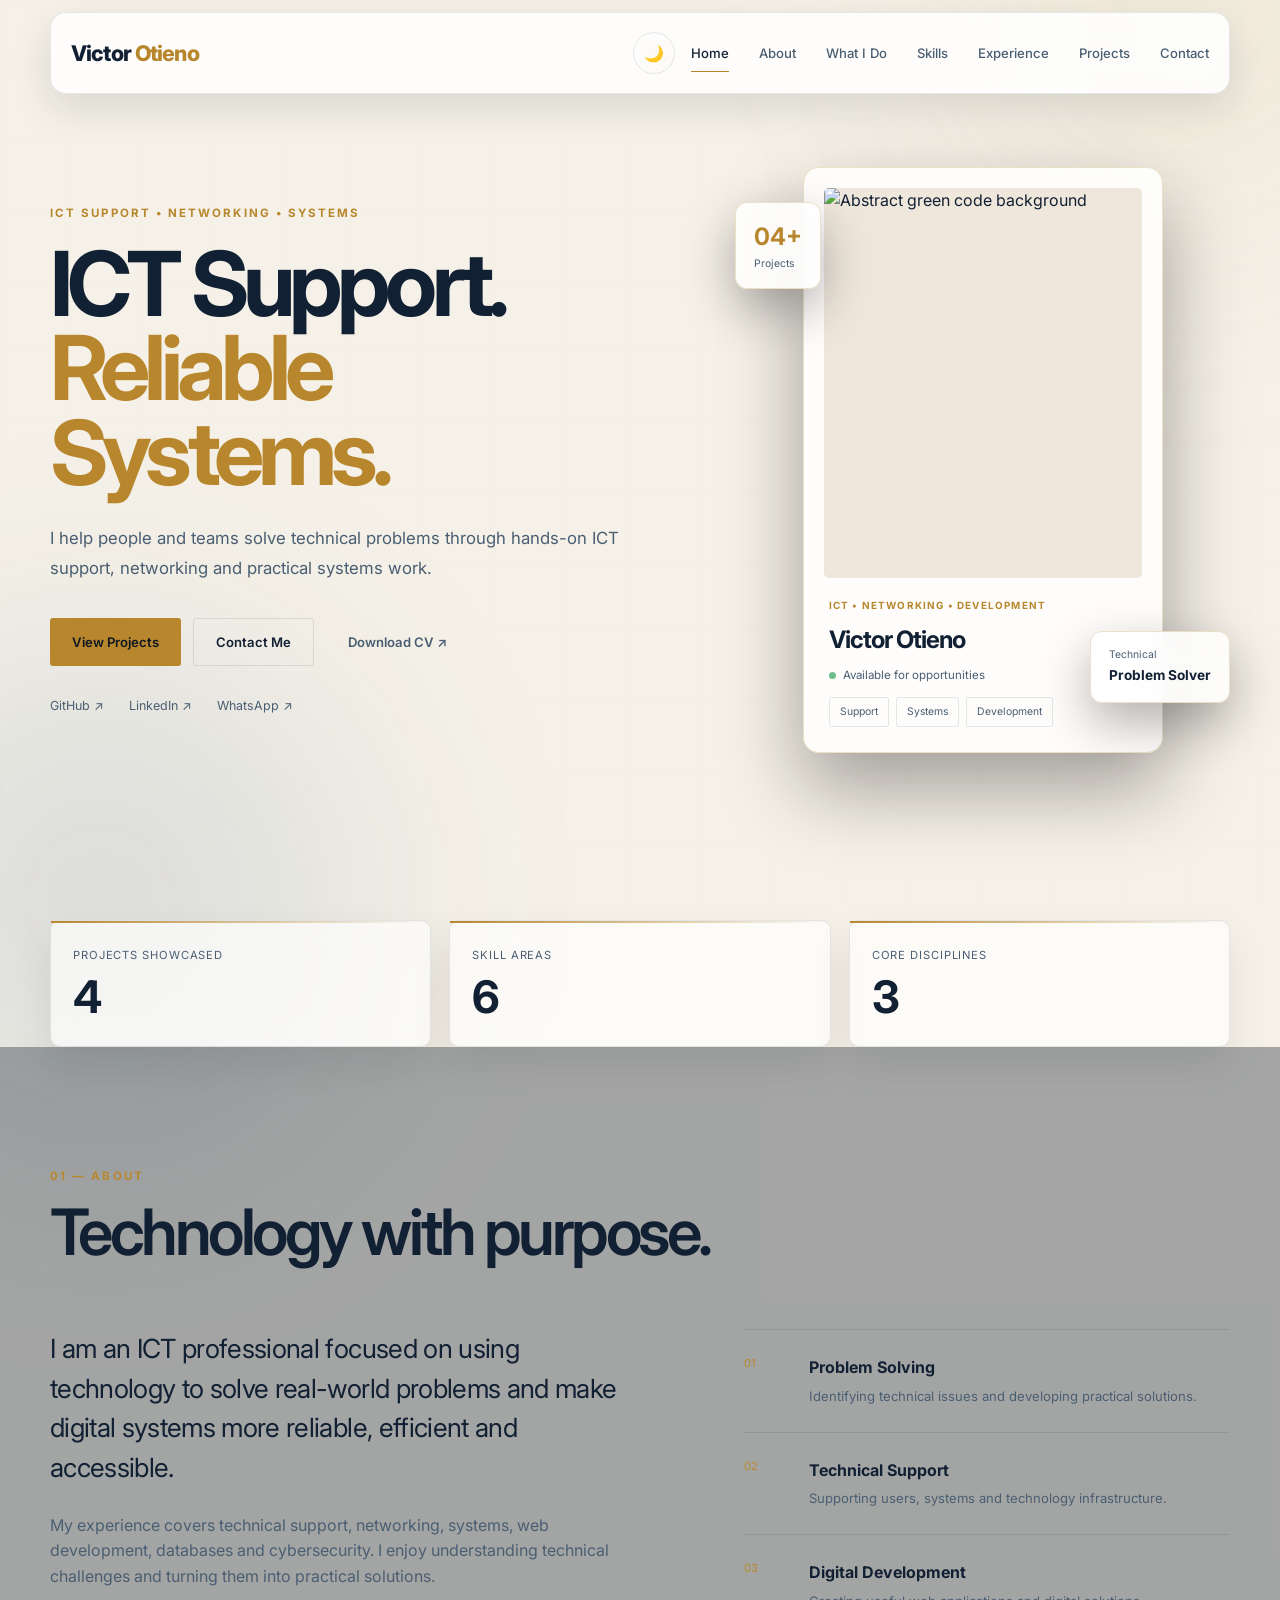
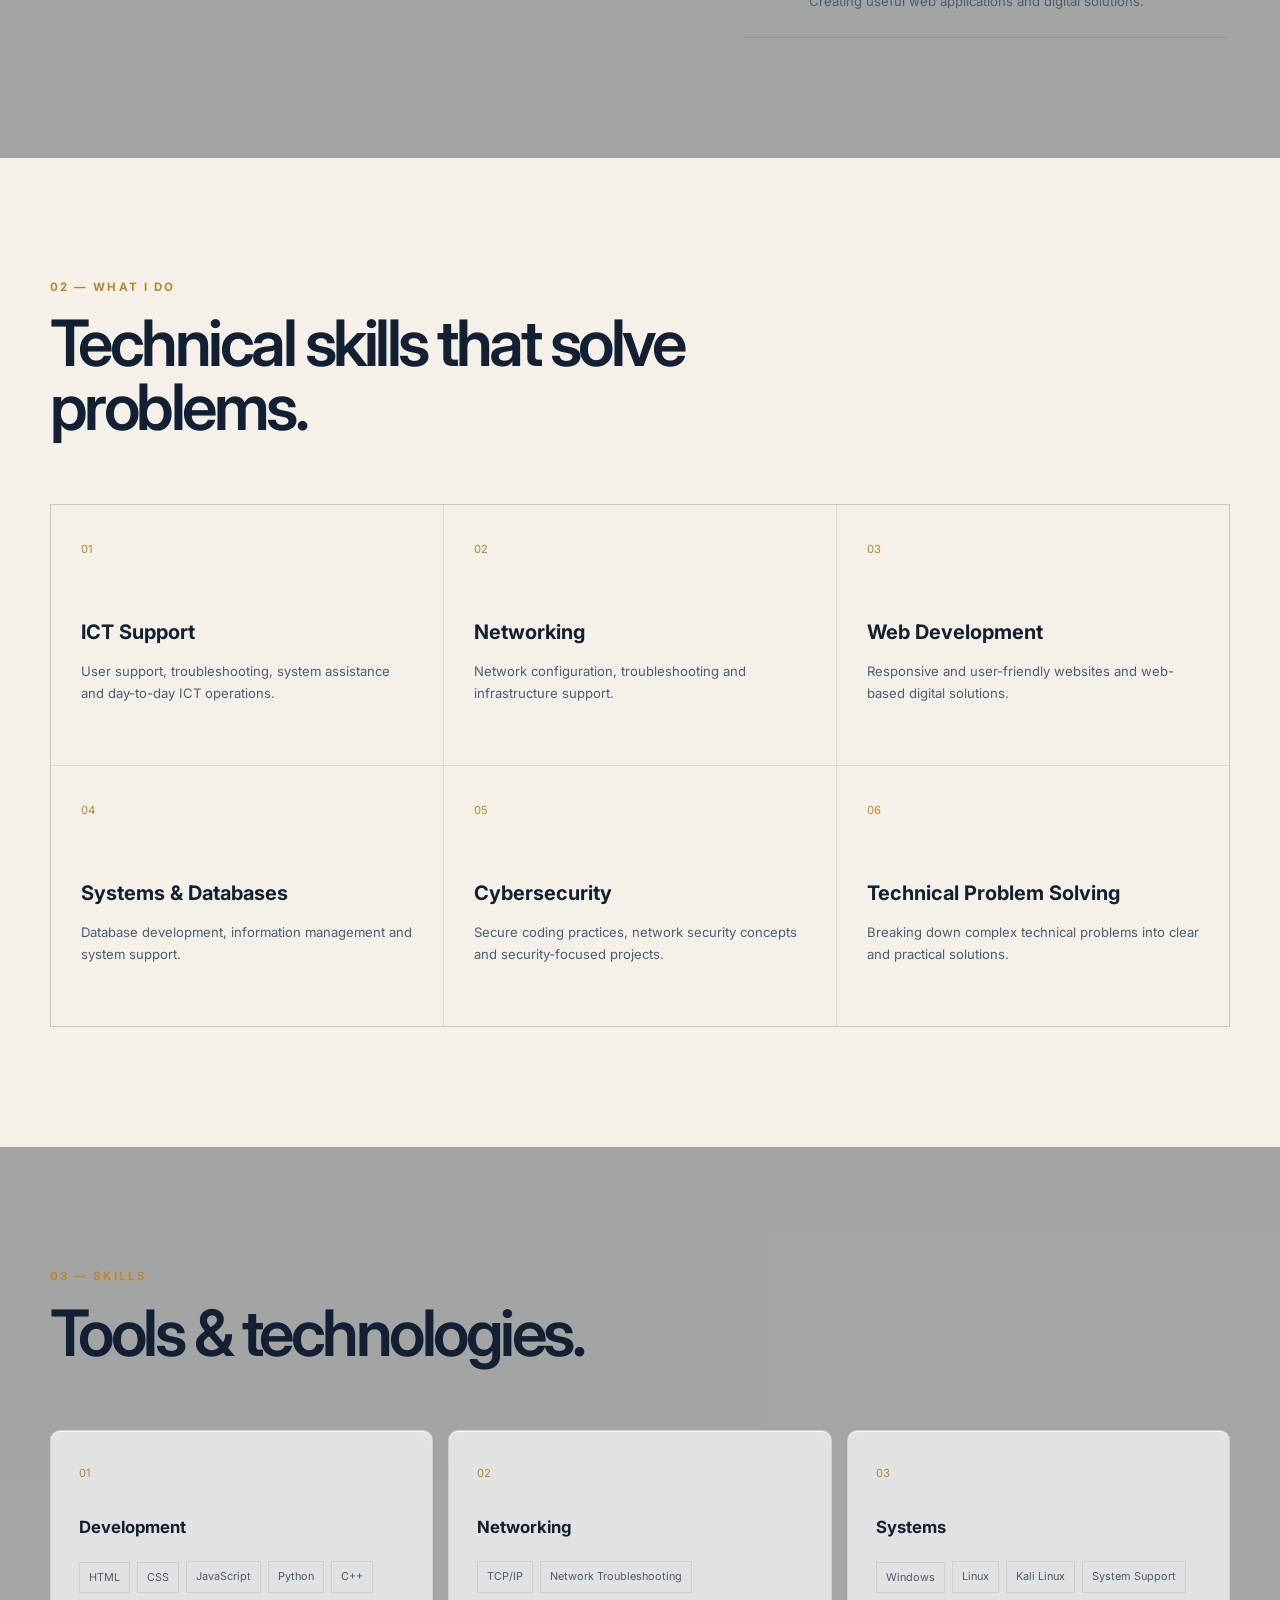
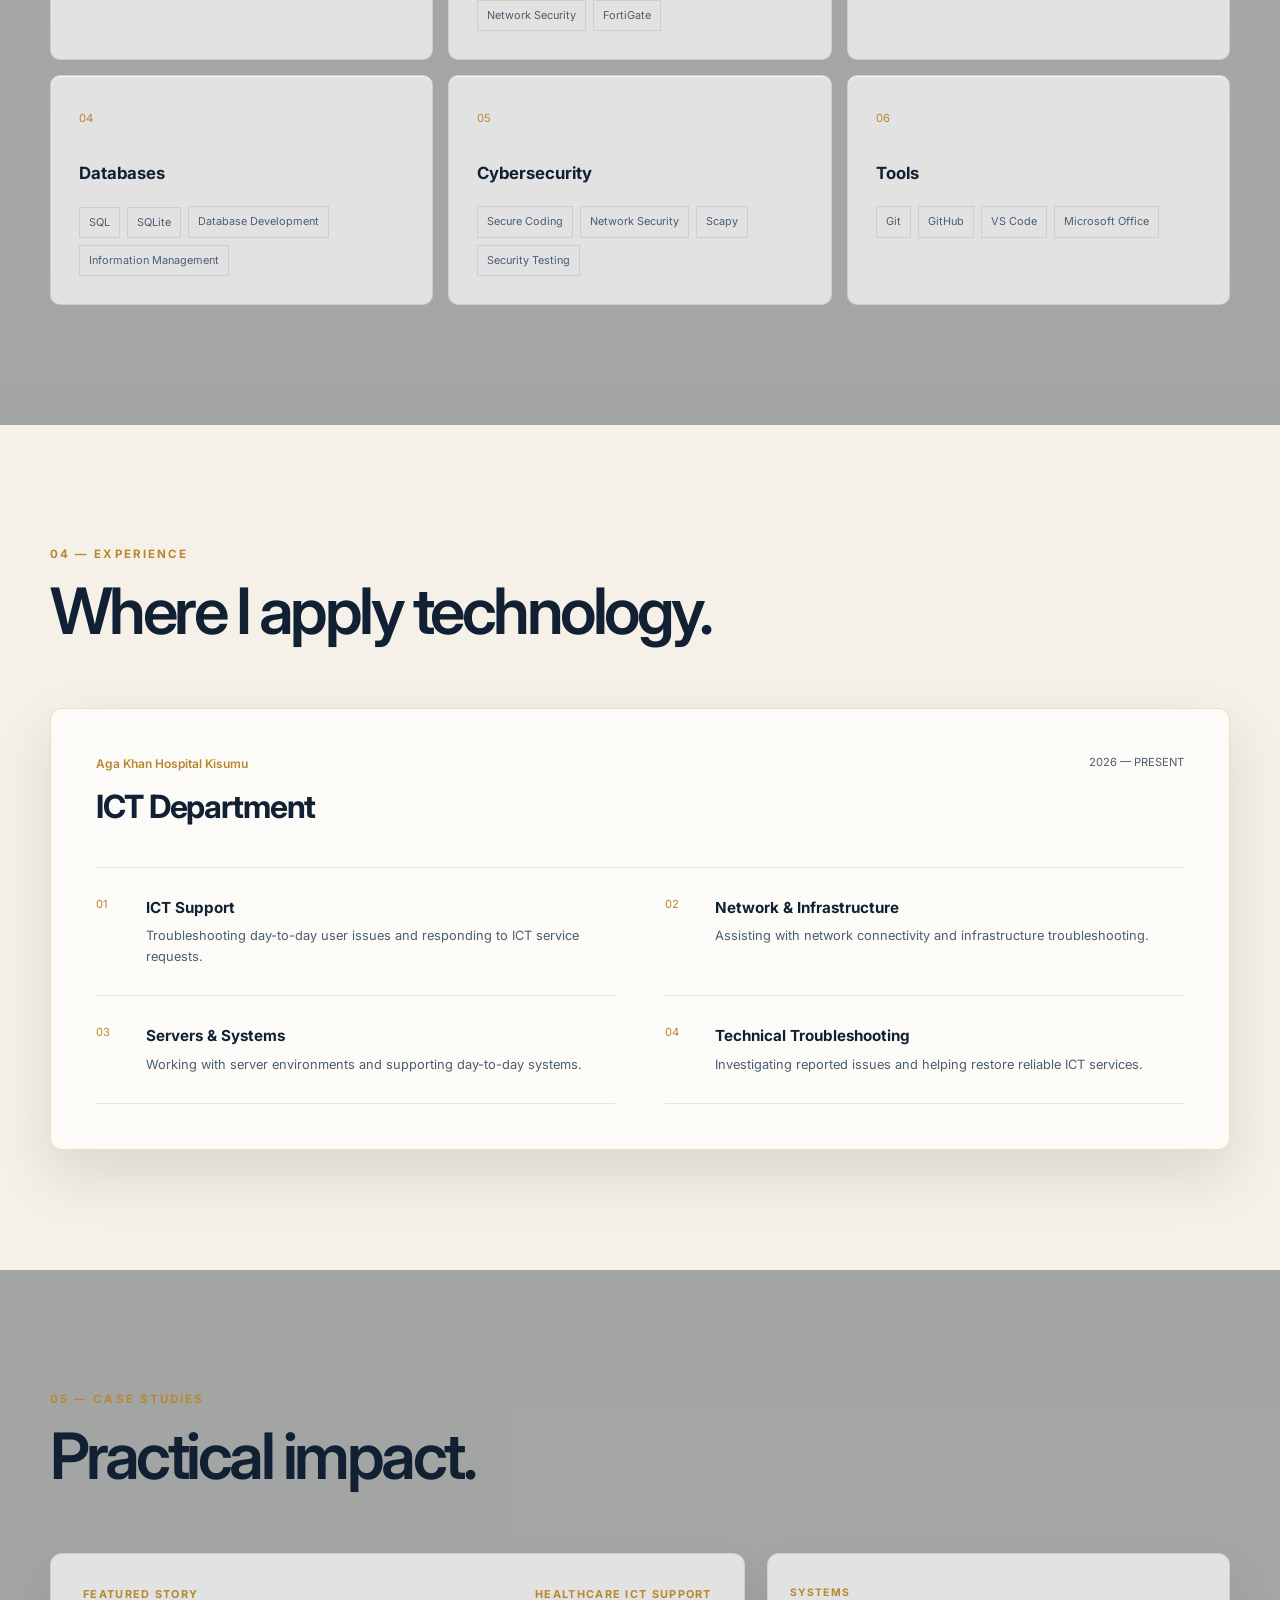
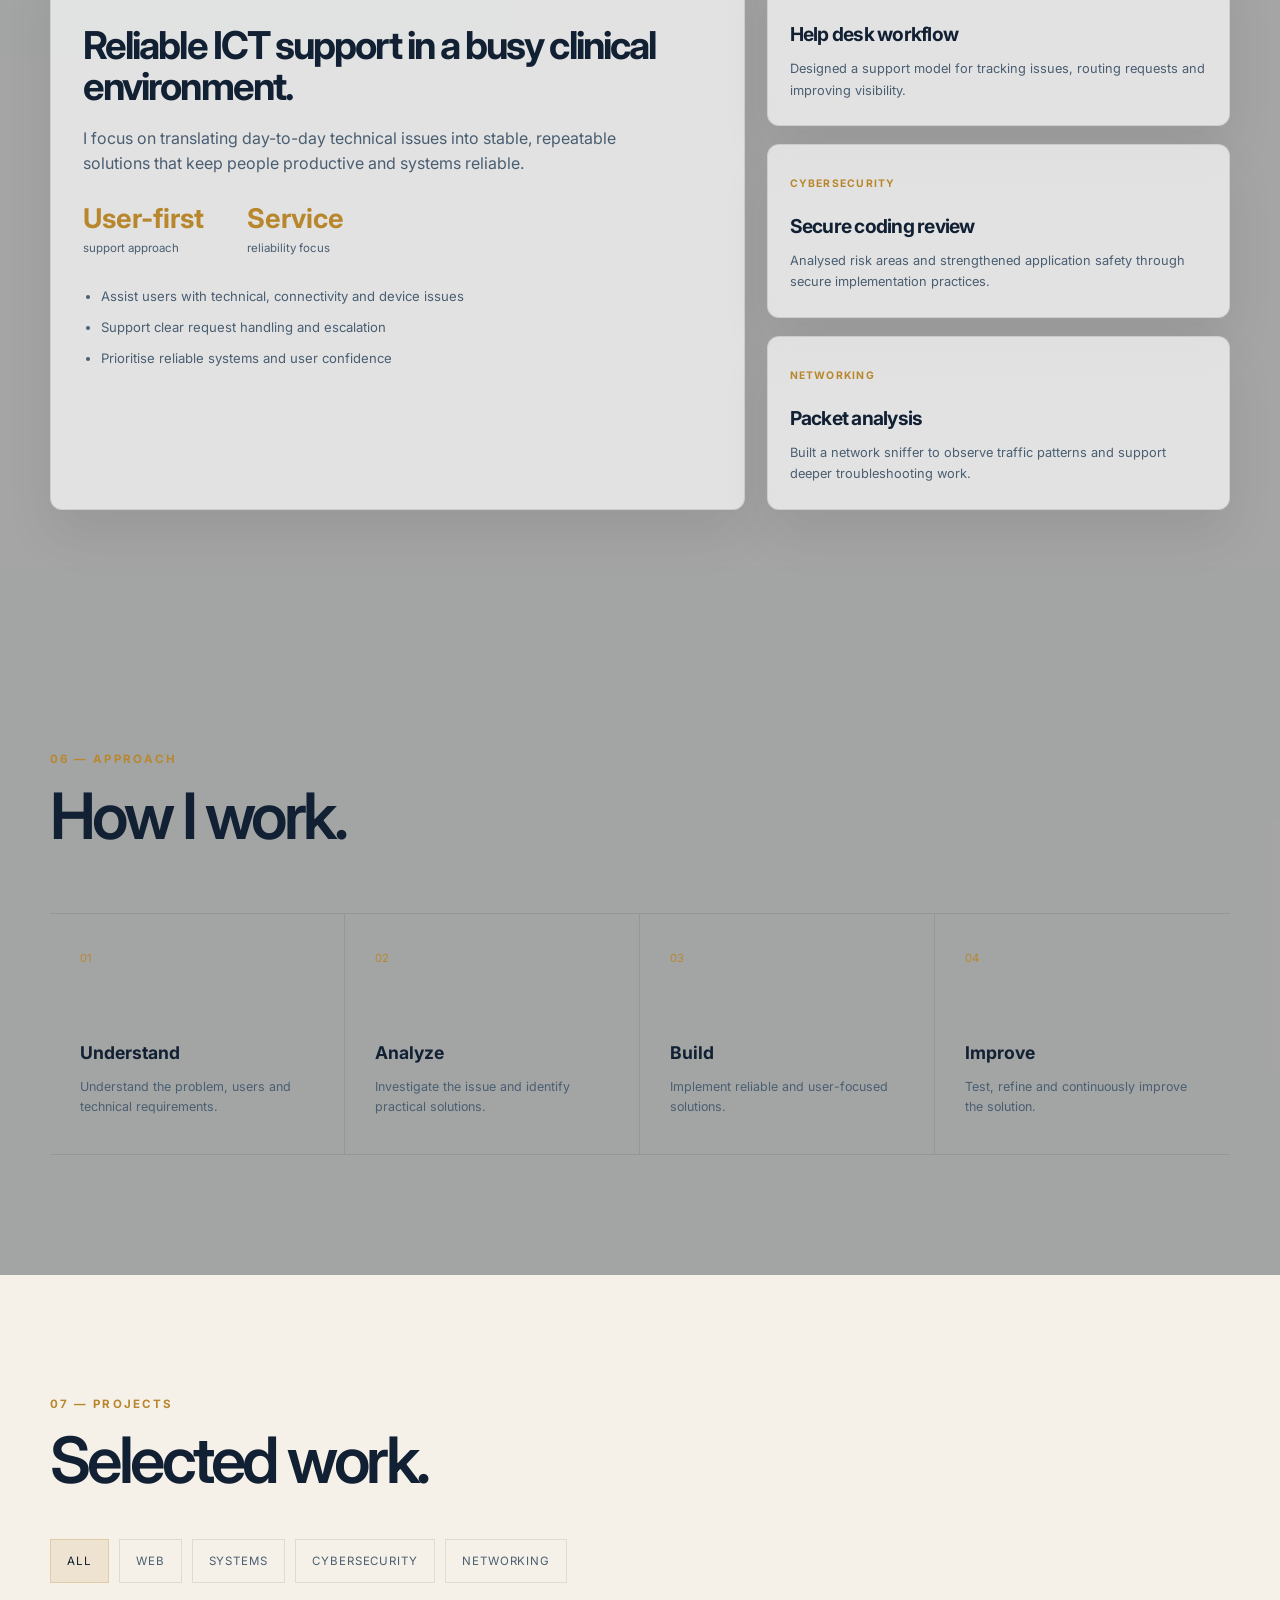
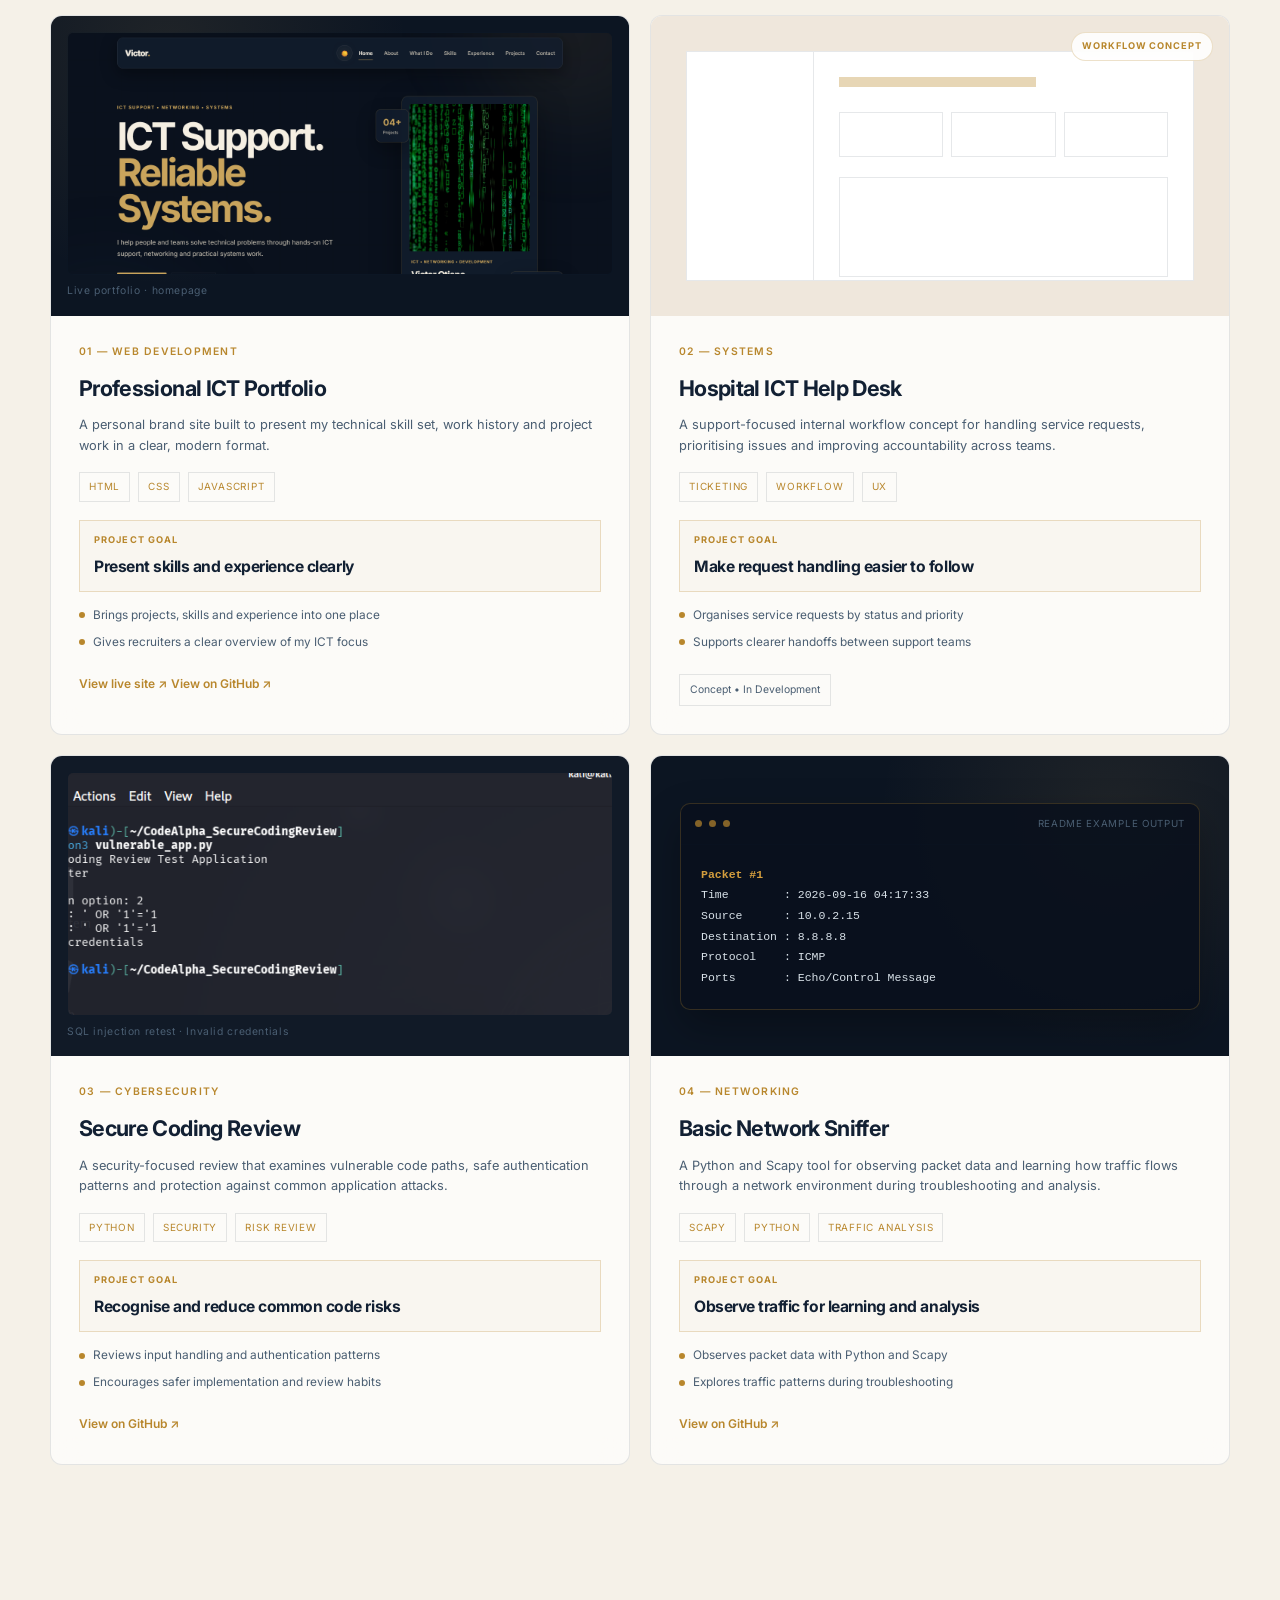
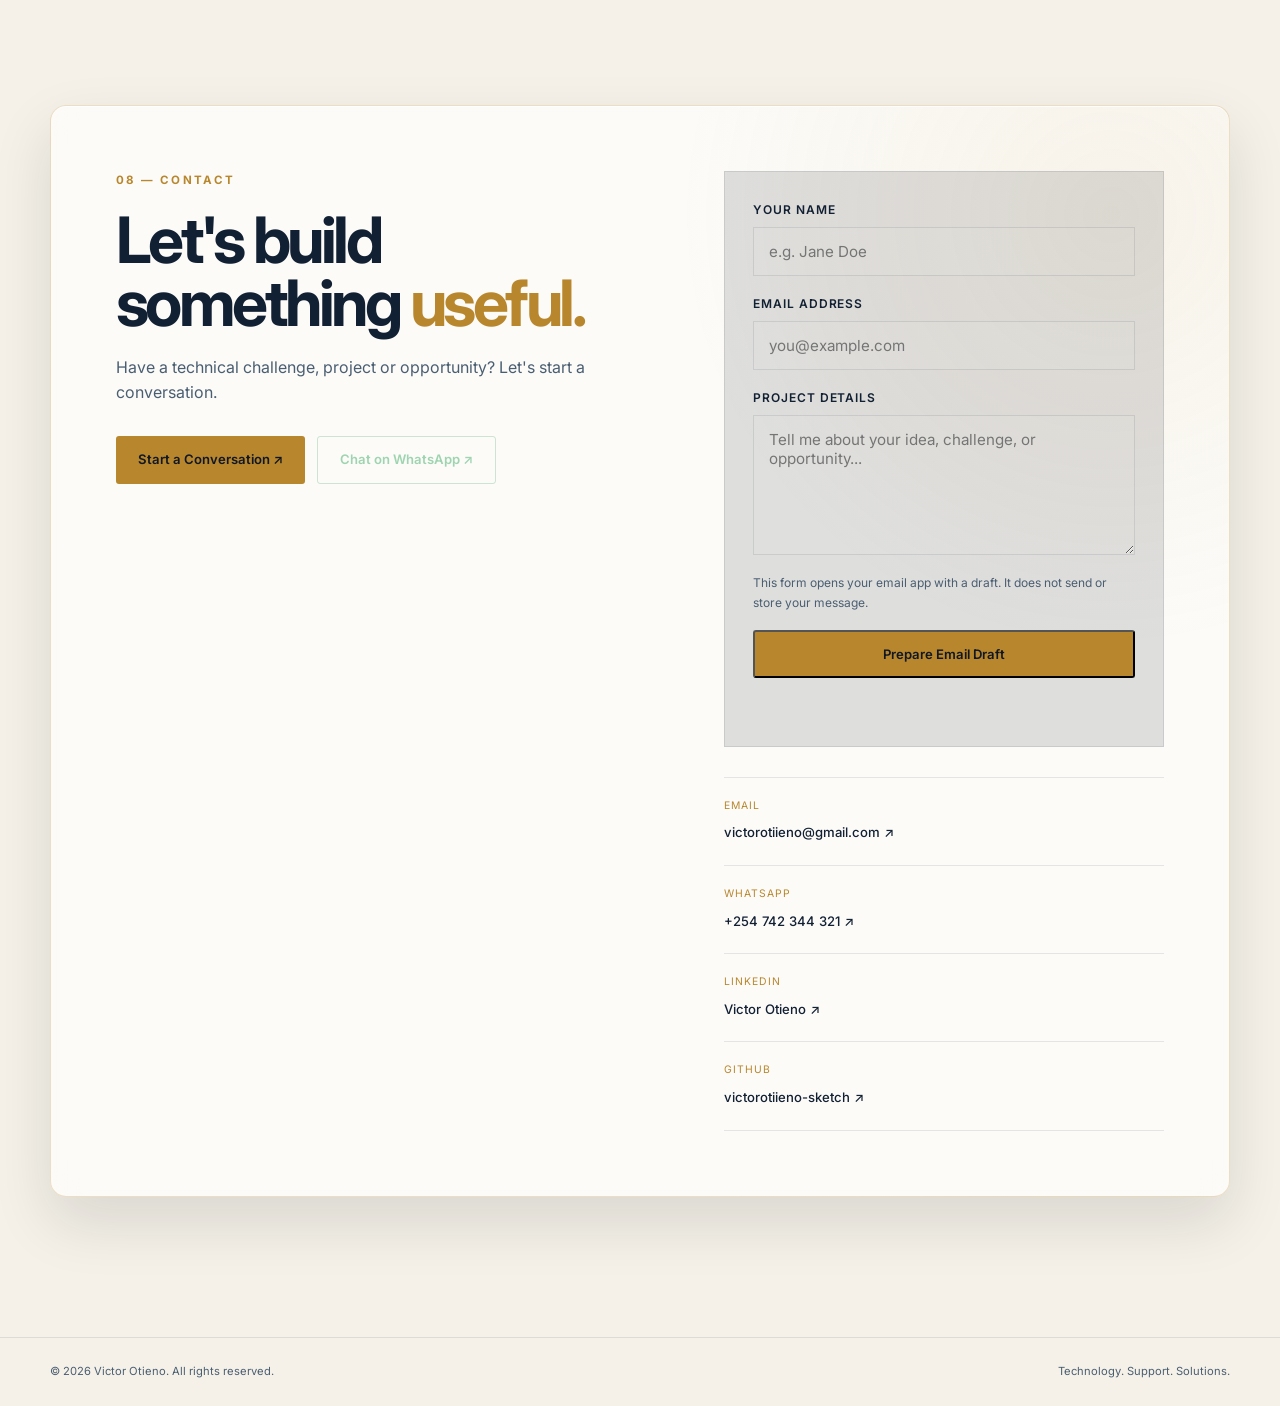
==== commit 9371daf1: "Add portfolio sharing metadata and favicon Co-authored-by: Copilot <223556219+Copilot@users.noreply." ====
--- a/index.html
+++ b/index.html
@@ -6,8 +6,20 @@
     <meta name="description" content="Victor Otieno | ICT Professional specializing in technical support, networking, web development, systems, databases and digital solutions.">
     <meta name="keywords" content="Victor Otieno, ICT Professional, ICT Support, Networking, Web Development, Systems Support, Kenya">
     <meta name="author" content="Victor Otieno">
+    <meta name="theme-color" content="#0a111d">
     <title>Victor Otieno | ICT Professional</title>
-
+    <meta property="og:type" content="website">
+    <meta property="og:title" content="Victor Otieno | ICT Professional">
+    <meta property="og:description" content="ICT support, networking and practical systems work by Victor Otieno.">
+    <meta property="og:url" content="https://victorotiieno-sketch.github.io/victor-portfolio/">
+    <meta property="og:image" content="https://victorotiieno-sketch.github.io/victor-portfolio/images/portfolio-homepage.png">
+    <meta property="og:image:alt" content="Victor Otieno's ICT portfolio homepage.">
+    <meta name="twitter:card" content="summary_large_image">
+    <meta name="twitter:title" content="Victor Otieno | ICT Professional">
+    <meta name="twitter:description" content="ICT support, networking and practical systems work by Victor Otieno.">
+    <meta name="twitter:image" content="https://victorotiieno-sketch.github.io/victor-portfolio/images/portfolio-homepage.png">
+
+    <link rel="icon" type="image/svg+xml" href="favicon.svg">
     <link rel="preconnect" href="https://fonts.googleapis.com">
     <link rel="preconnect" href="https://fonts.gstatic.com" crossorigin>
     <link href="https://fonts.googleapis.com/css2?family=Inter:wght@400;500;600;700;800&display=swap" rel="stylesheet">
@@ -24,7 +36,7 @@
     <header class="header" id="header">
         <div class="container nav-container">
             <a href="#home" class="logo">
-                Victor<span>Otieno</span>
+                Victor <span>Otieno</span>
             </a>
 
             <button class="theme-toggle" id="theme-toggle" type="button" aria-label="Toggle theme" aria-pressed="false">
@@ -100,7 +112,7 @@
                     <div class="profile-card">
 
                         <div class="profile-image-wrapper">
-                            <img src="images/profile.jpg.jpg" alt="Victor Otieno">
+                            <img src="images/profile.jpg.jpg" alt="Abstract green code background">
                         </div>
 
                         <div class="profile-info">
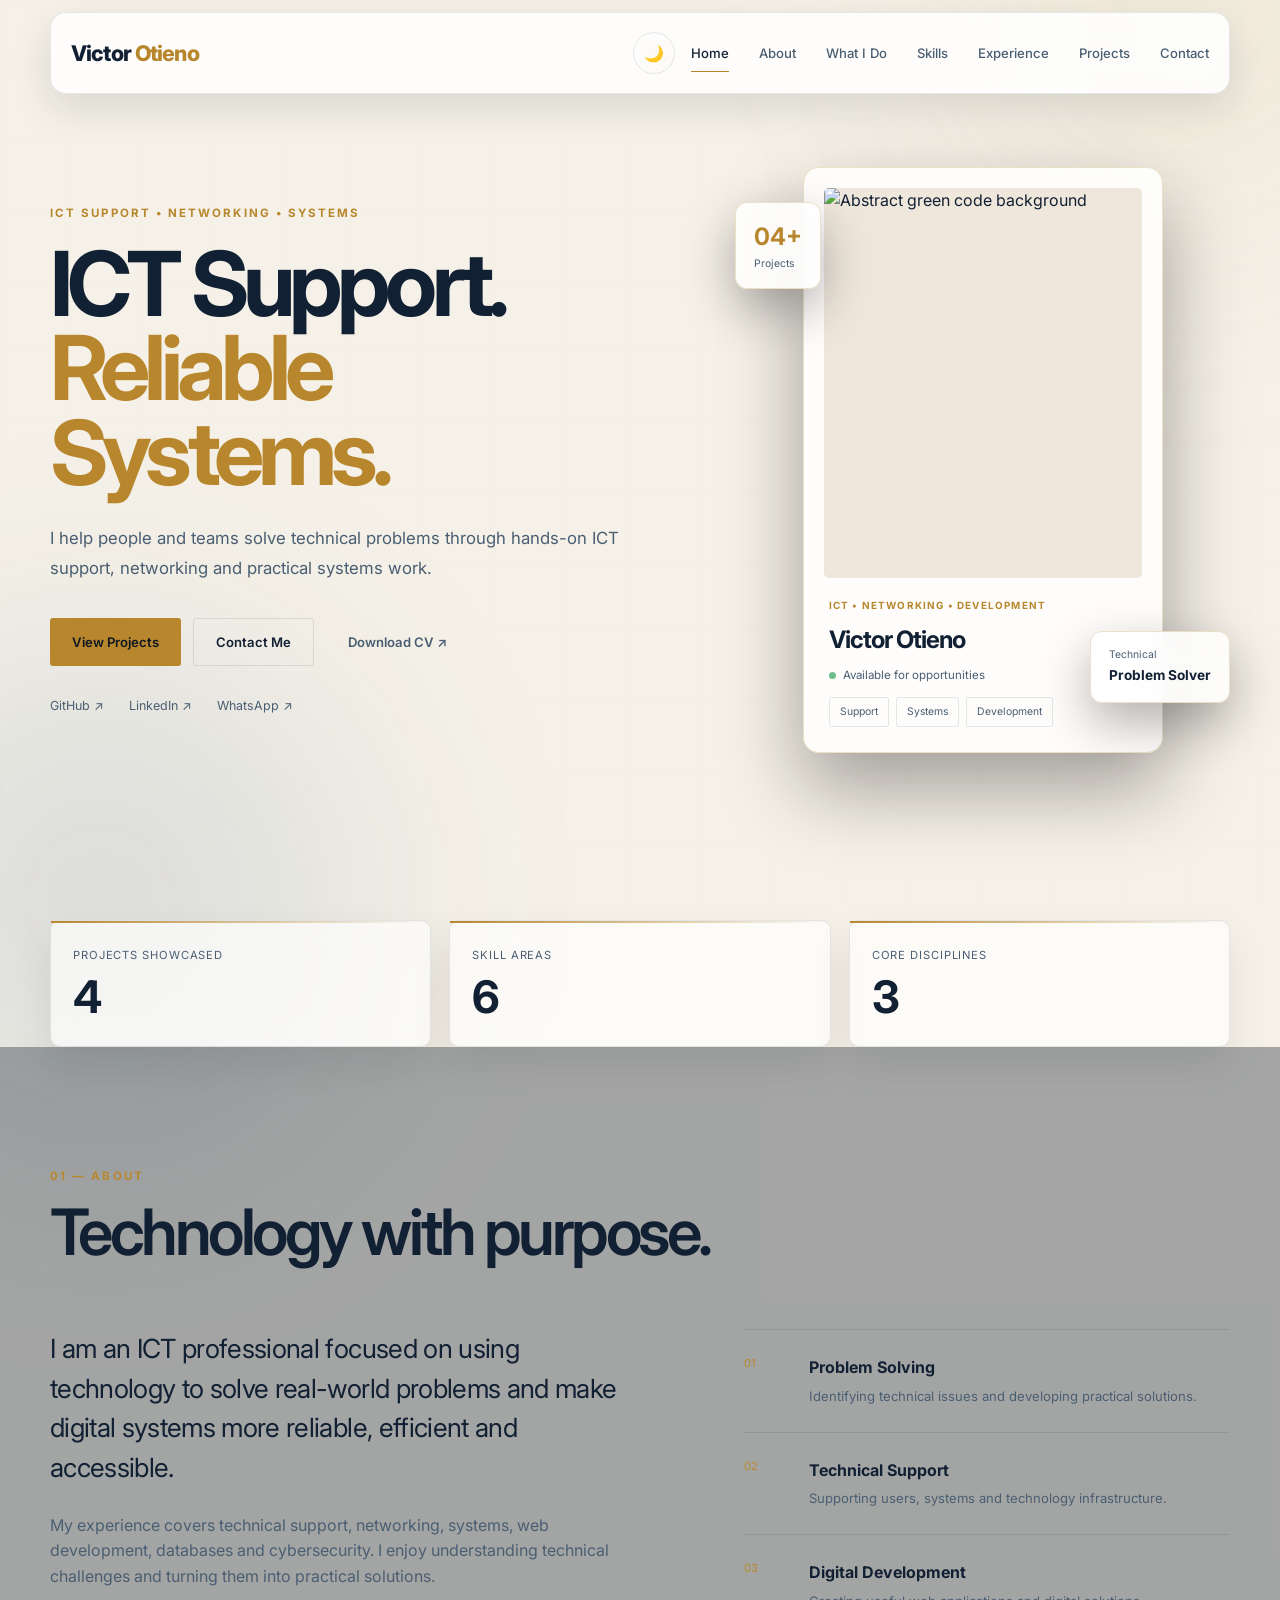
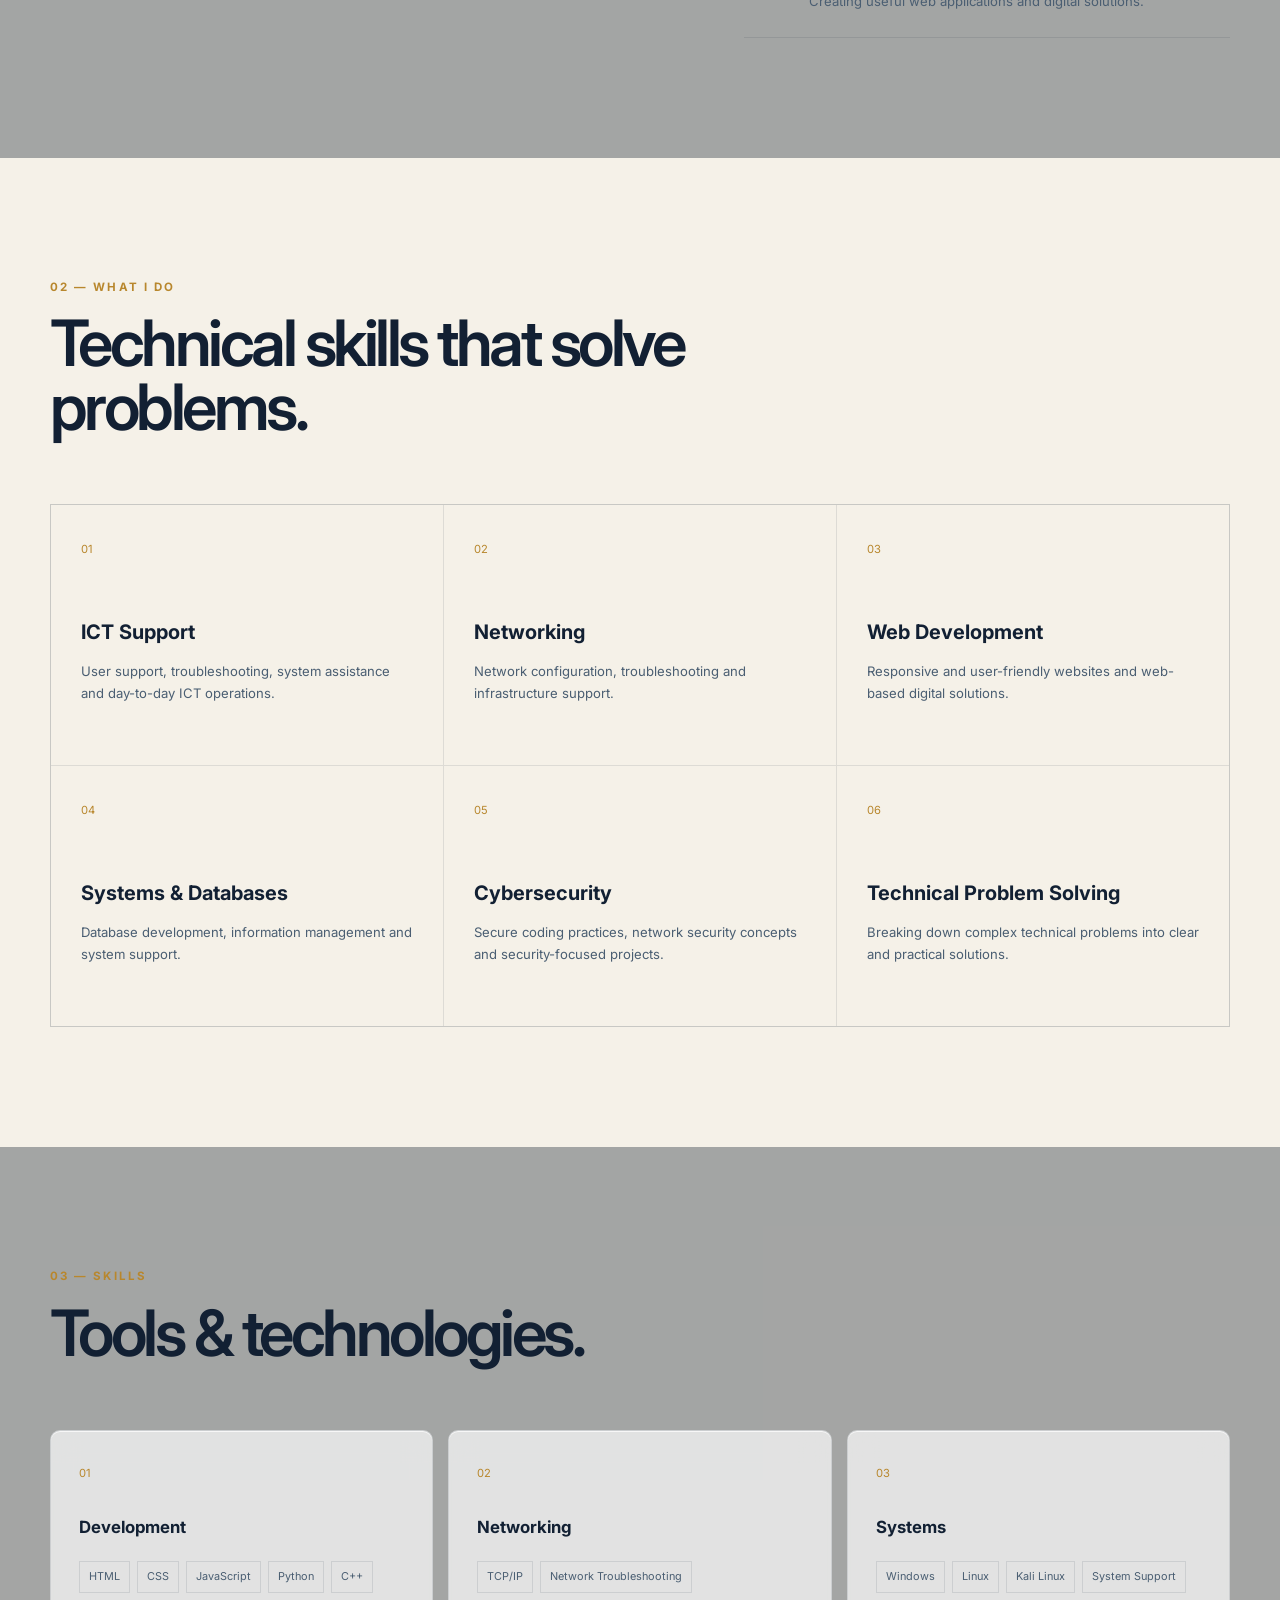
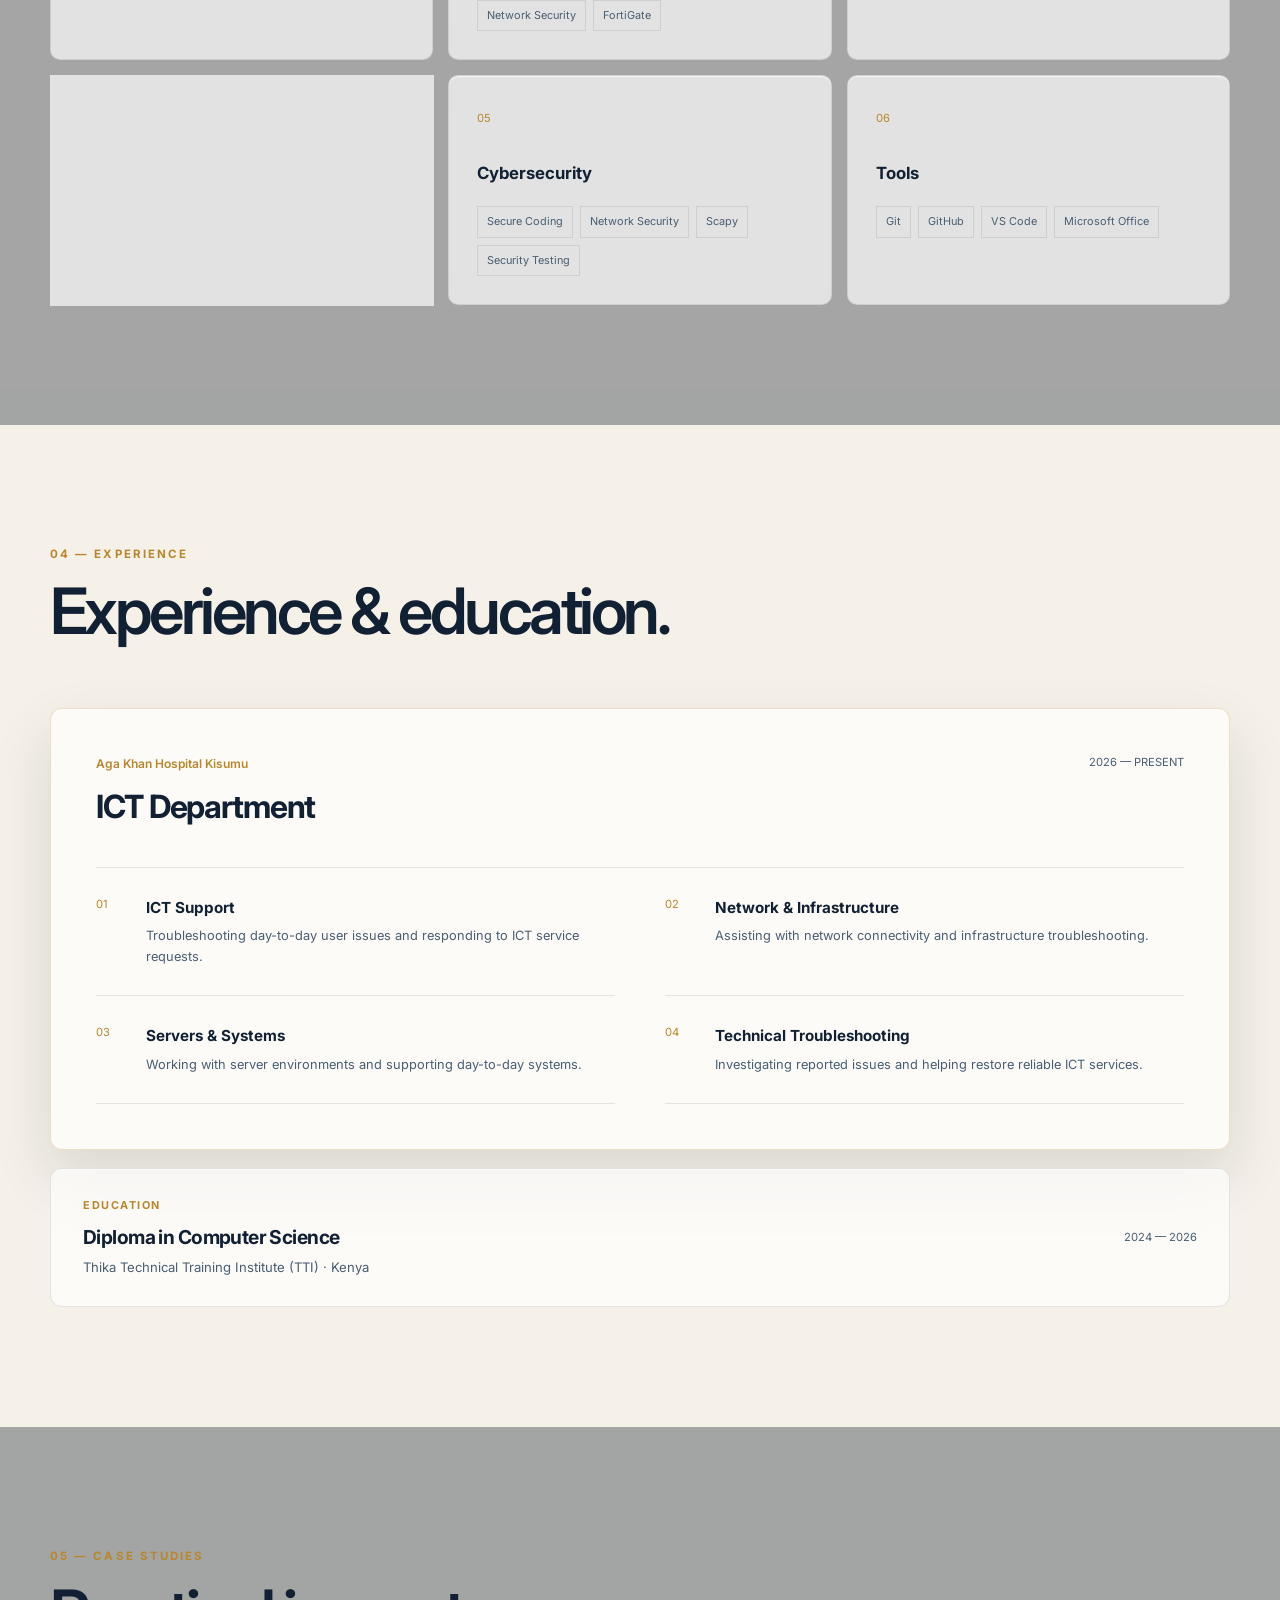
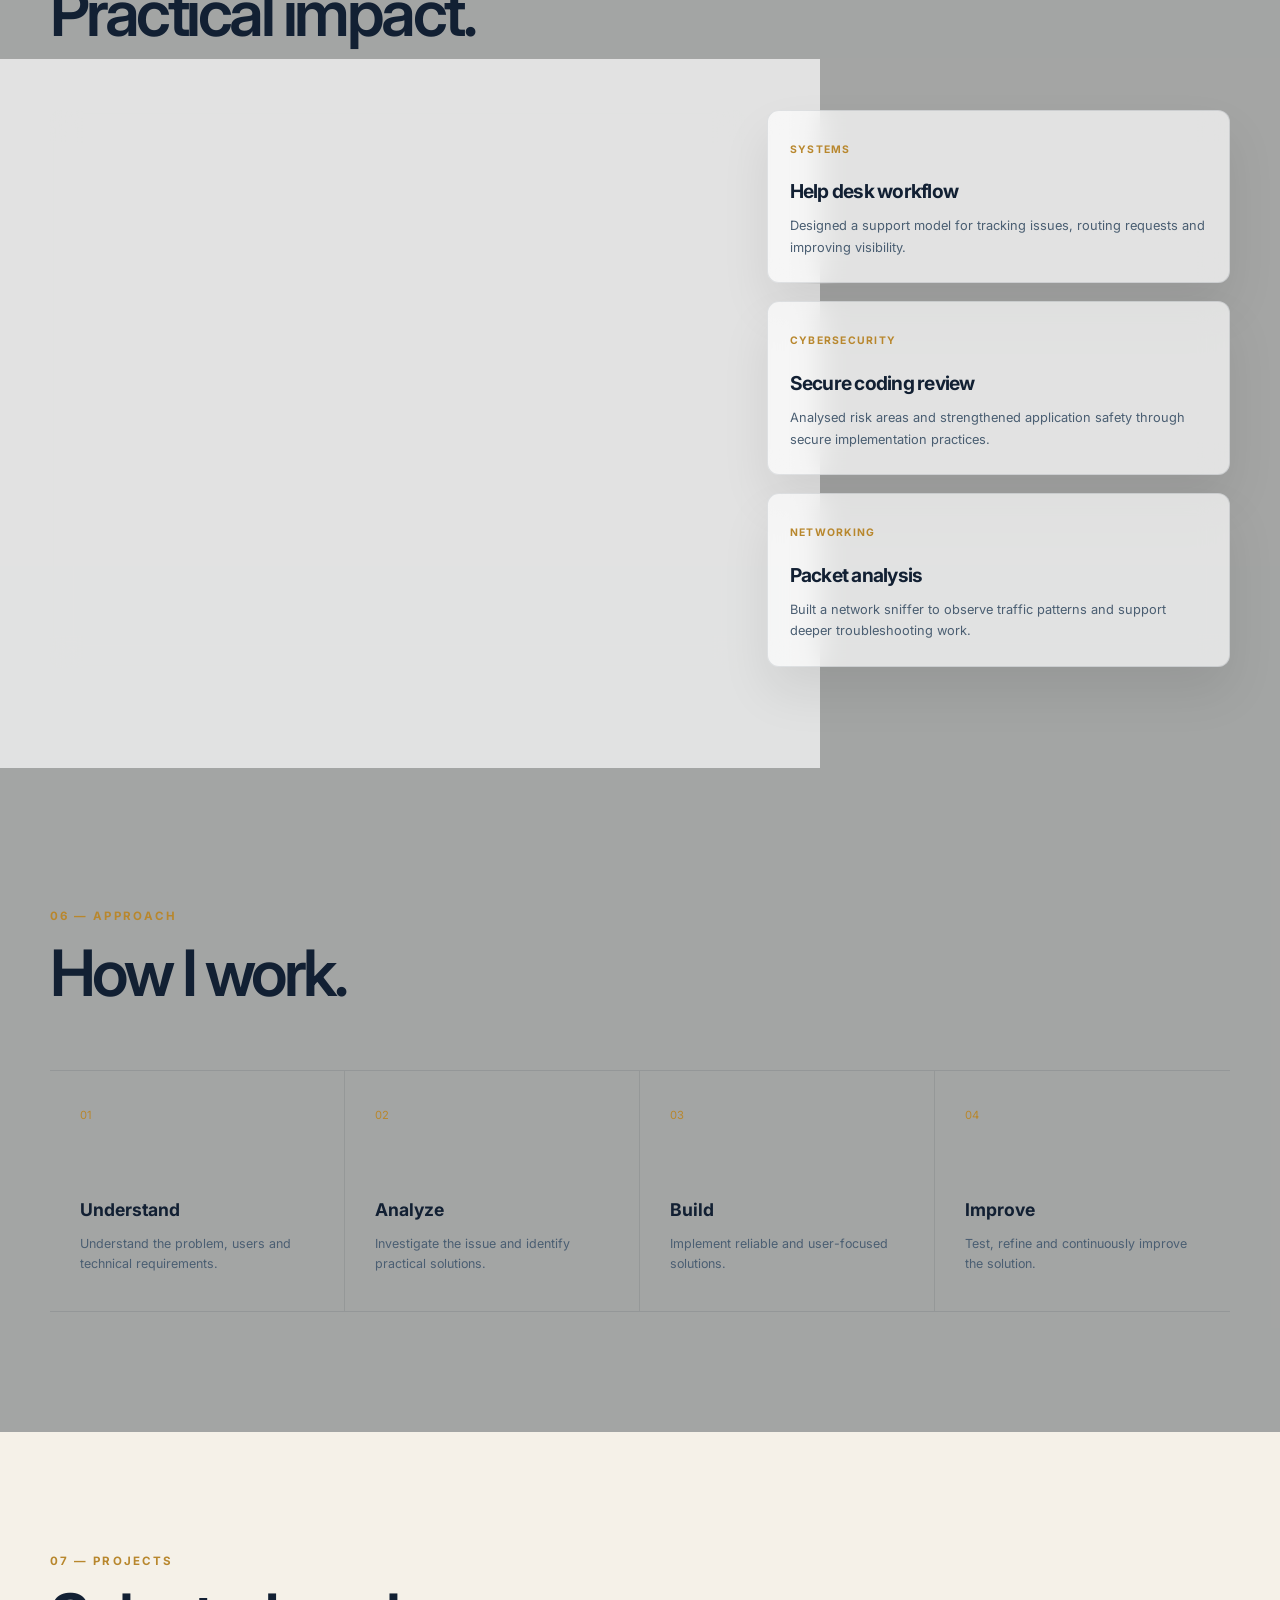
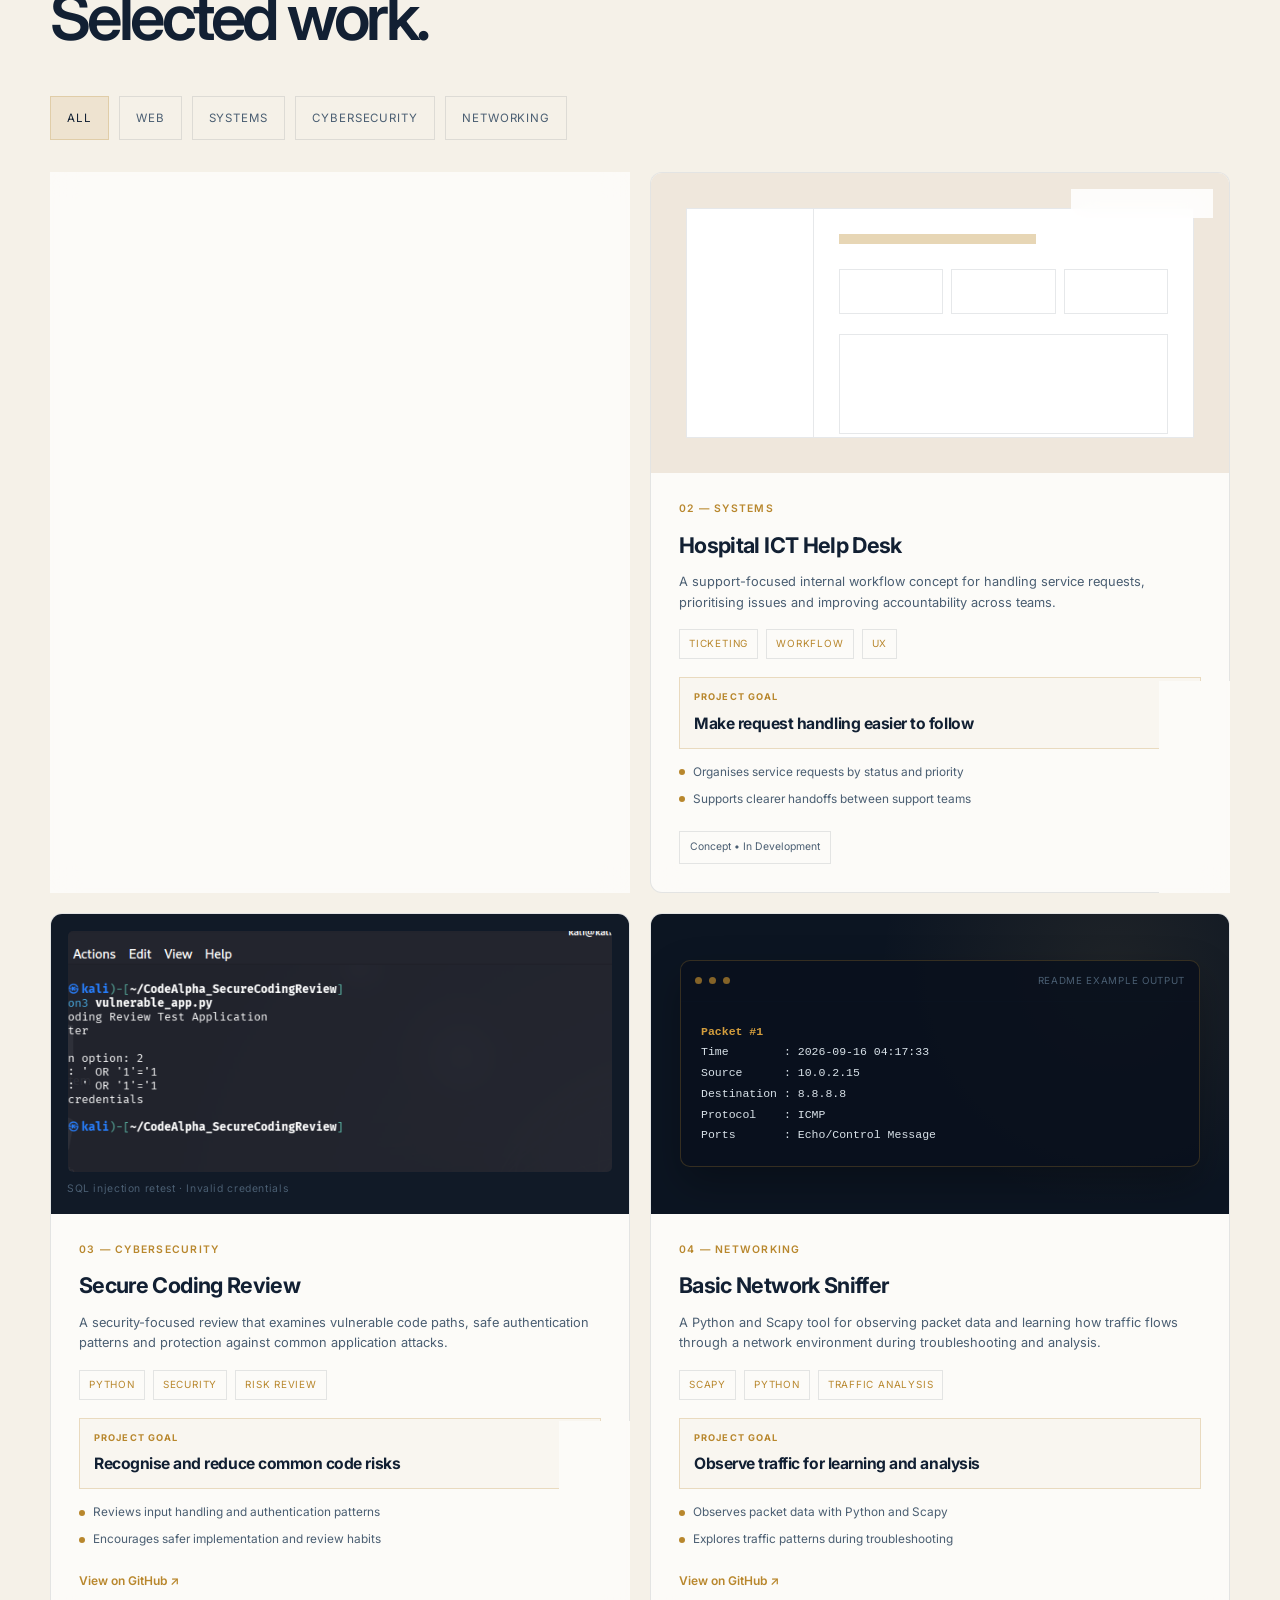
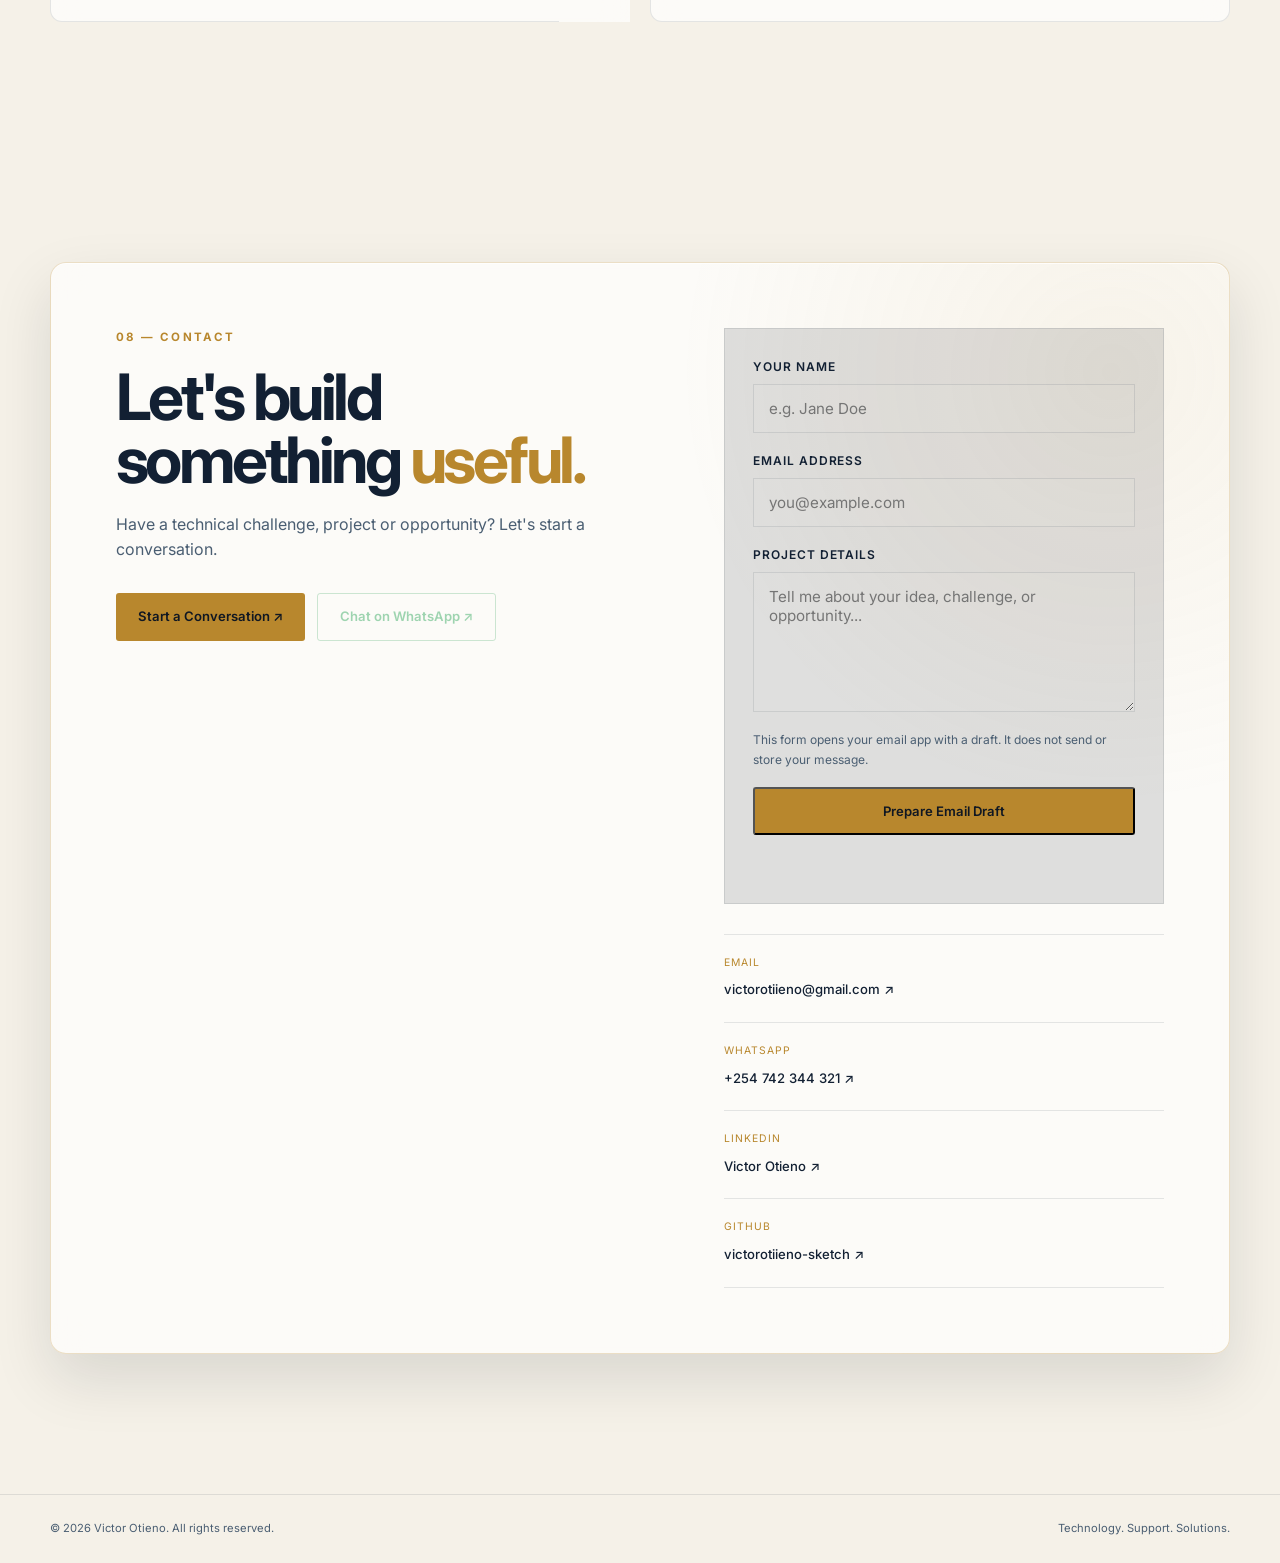
==== commit 03678876: "Add computer science diploma to portfolio Co-authored-by: Copilot <223556219+Copilot@users.noreply.g" ====
--- a/index.html
+++ b/index.html
@@ -384,7 +384,7 @@
 
                 <div class="section-heading reveal">
                     <p class="section-number">04 — EXPERIENCE</p>
-                    <h2>Where I apply technology.</h2>
+                    <h2>Experience &amp; education.</h2>
                 </div>
 
                 <div class="experience-card reveal">
@@ -448,6 +448,15 @@
 
                     </div>
                 </div>
+
+                <article class="education-card reveal">
+                    <div>
+                        <p class="education-label">EDUCATION</p>
+                        <h3>Diploma in Computer Science</h3>
+                        <p class="education-institution">Thika Technical Training Institute (TTI) · Kenya</p>
+                    </div>
+                    <span class="experience-date">2024 — 2026</span>
+                </article>
 
             </div>
         </section>
--- a/style.css
+++ b/style.css
@@ -694,6 +694,40 @@
     box-shadow: inset 0 1px 0 var(--glass-highlight), 0 25px 60px var(--shadow);
     -webkit-backdrop-filter: blur(16px);
     backdrop-filter: blur(16px);
+}
+
+.education-card {
+    display: flex;
+    align-items: center;
+    justify-content: space-between;
+    gap: 24px;
+    margin-top: 18px;
+    padding: 28px 32px;
+    border: 1px solid var(--border);
+    border-radius: 12px;
+    background: var(--glass-surface);
+    box-shadow: inset 0 1px 0 var(--glass-highlight);
+    -webkit-backdrop-filter: blur(14px);
+    backdrop-filter: blur(14px);
+}
+
+.education-label {
+    margin-bottom: 8px;
+    color: var(--gold);
+    font-size: 0.68rem;
+    font-weight: 700;
+    letter-spacing: 0.14em;
+}
+
+.education-card h3 {
+    font-size: 1.2rem;
+    letter-spacing: -0.03em;
+}
+
+.education-institution {
+    margin-top: 4px;
+    color: var(--cream-muted);
+    font-size: 0.82rem;
 }
 
 .experience-top {
@@ -1625,6 +1659,12 @@
         gap: 12px;
     }
 
+    .education-card {
+        align-items: flex-start;
+        flex-direction: column;
+        gap: 12px;
+    }
+
     .case-study-shell,
     .process-grid {
         grid-template-columns: 1fr;
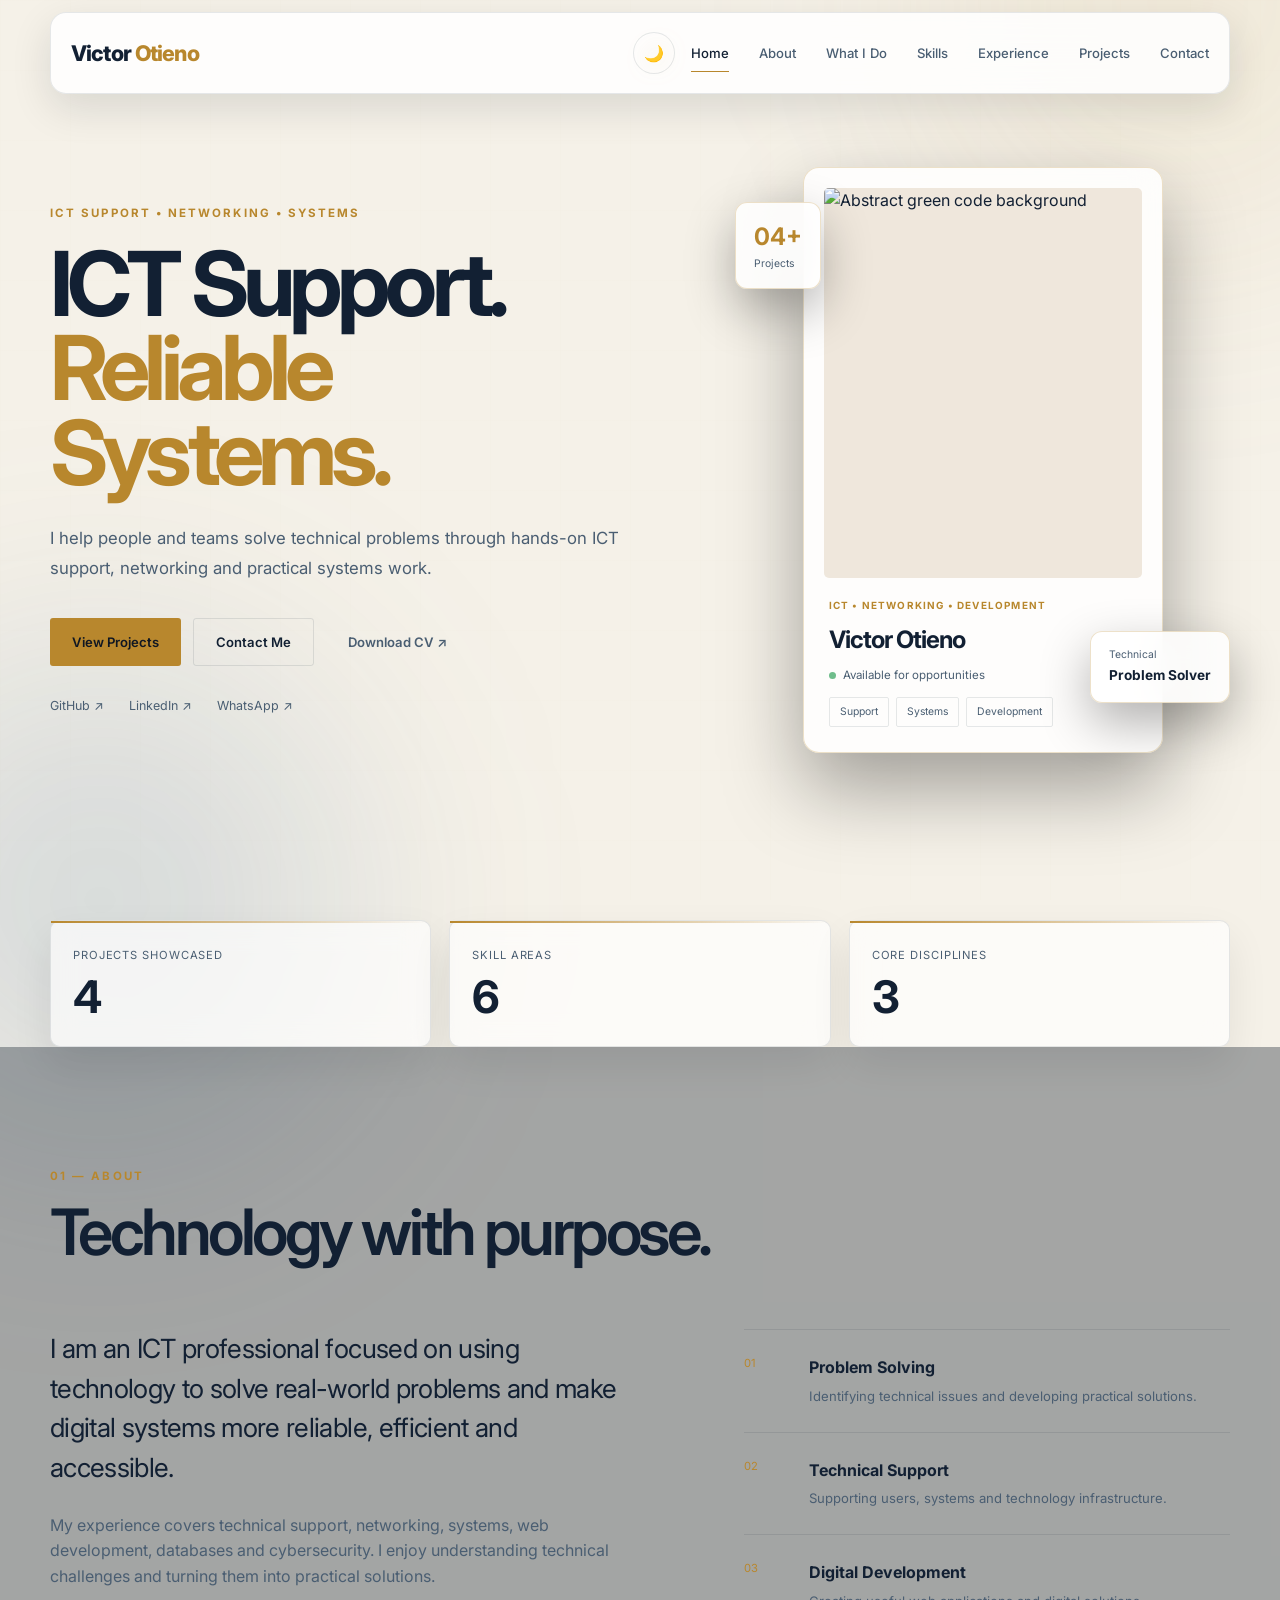
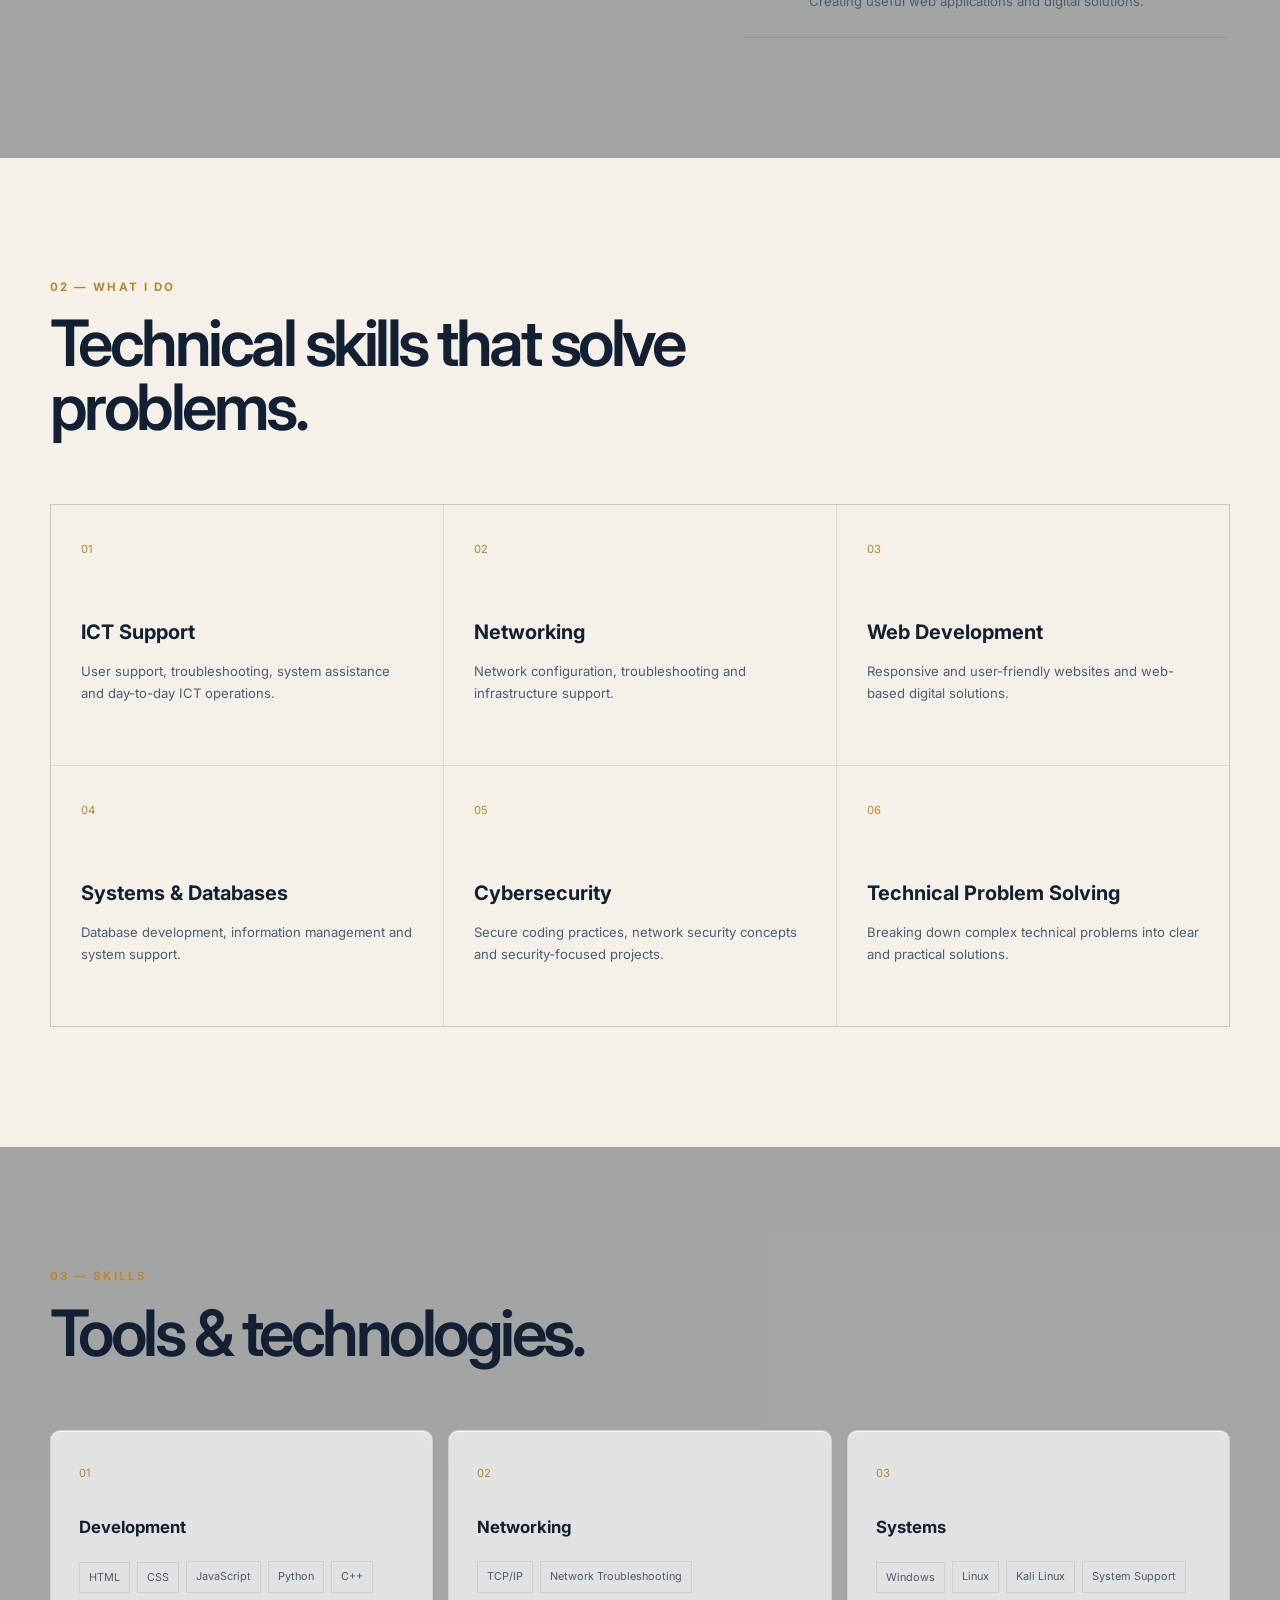
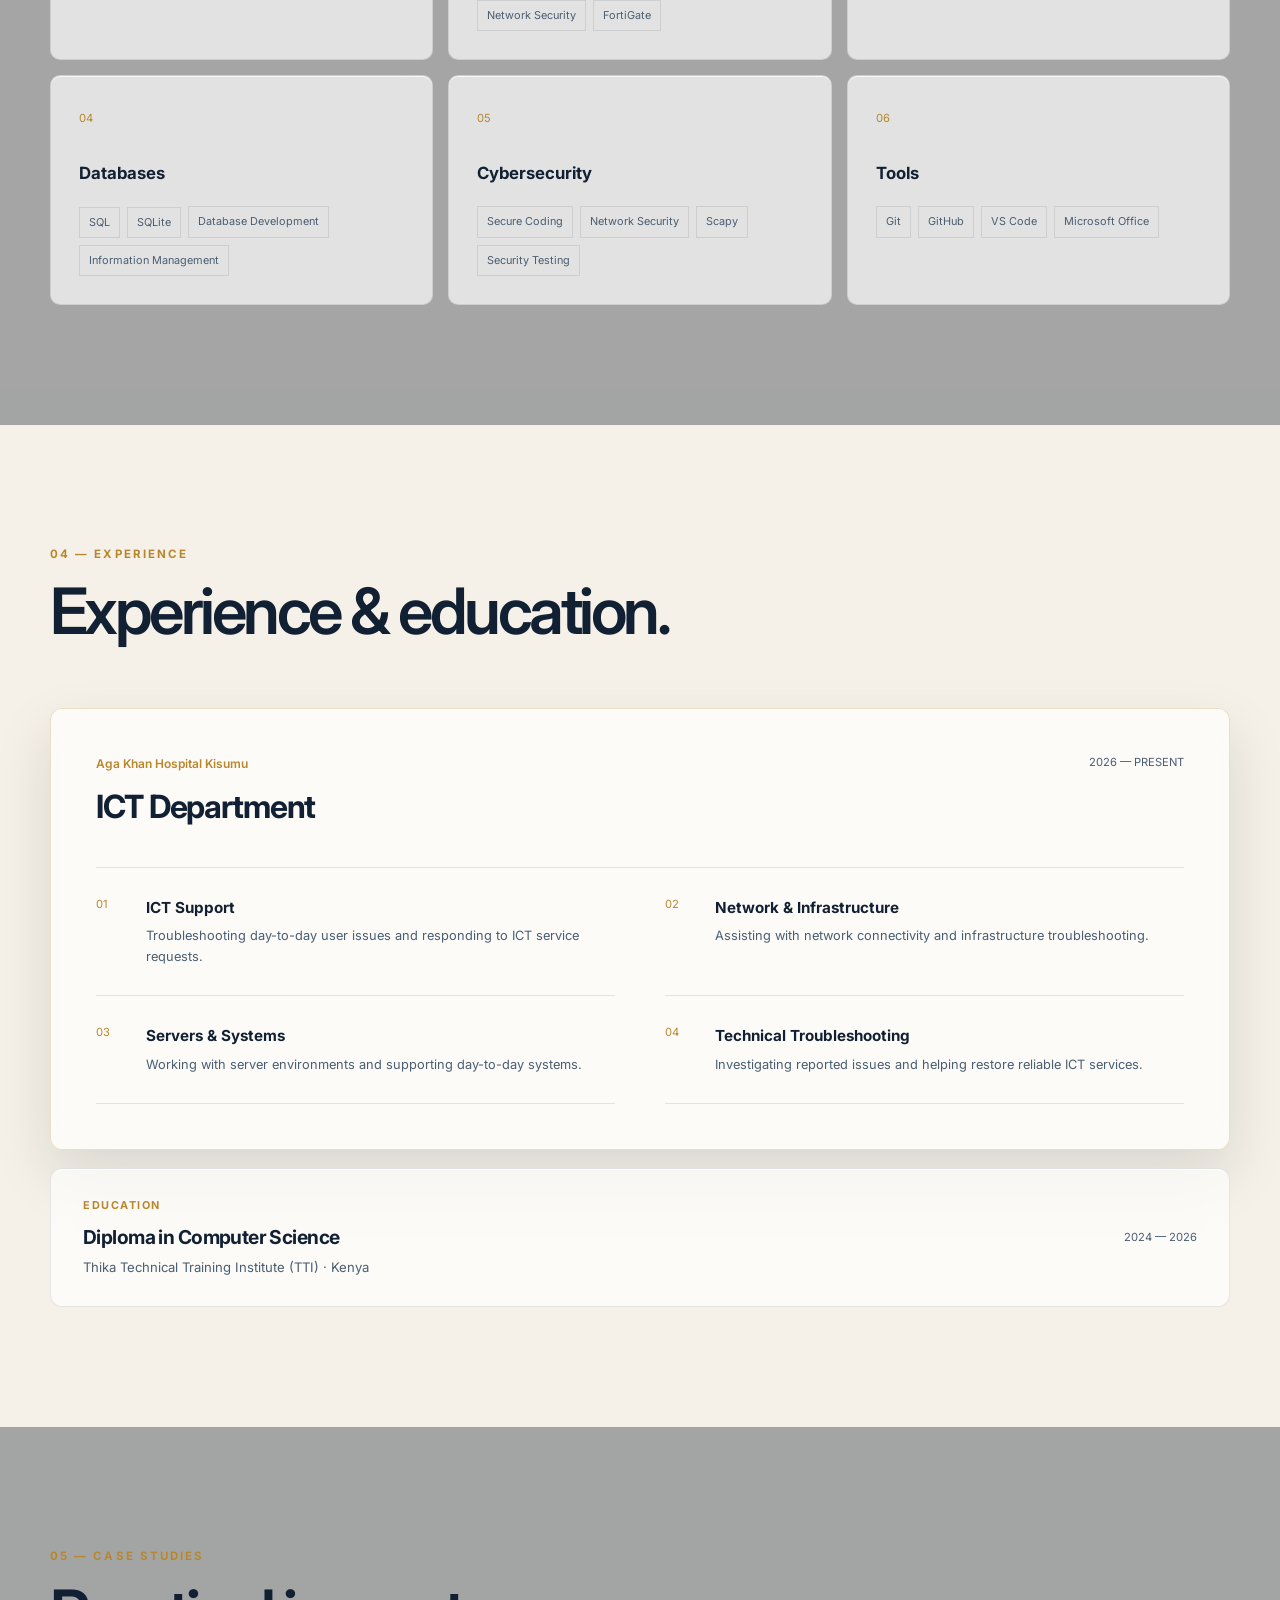
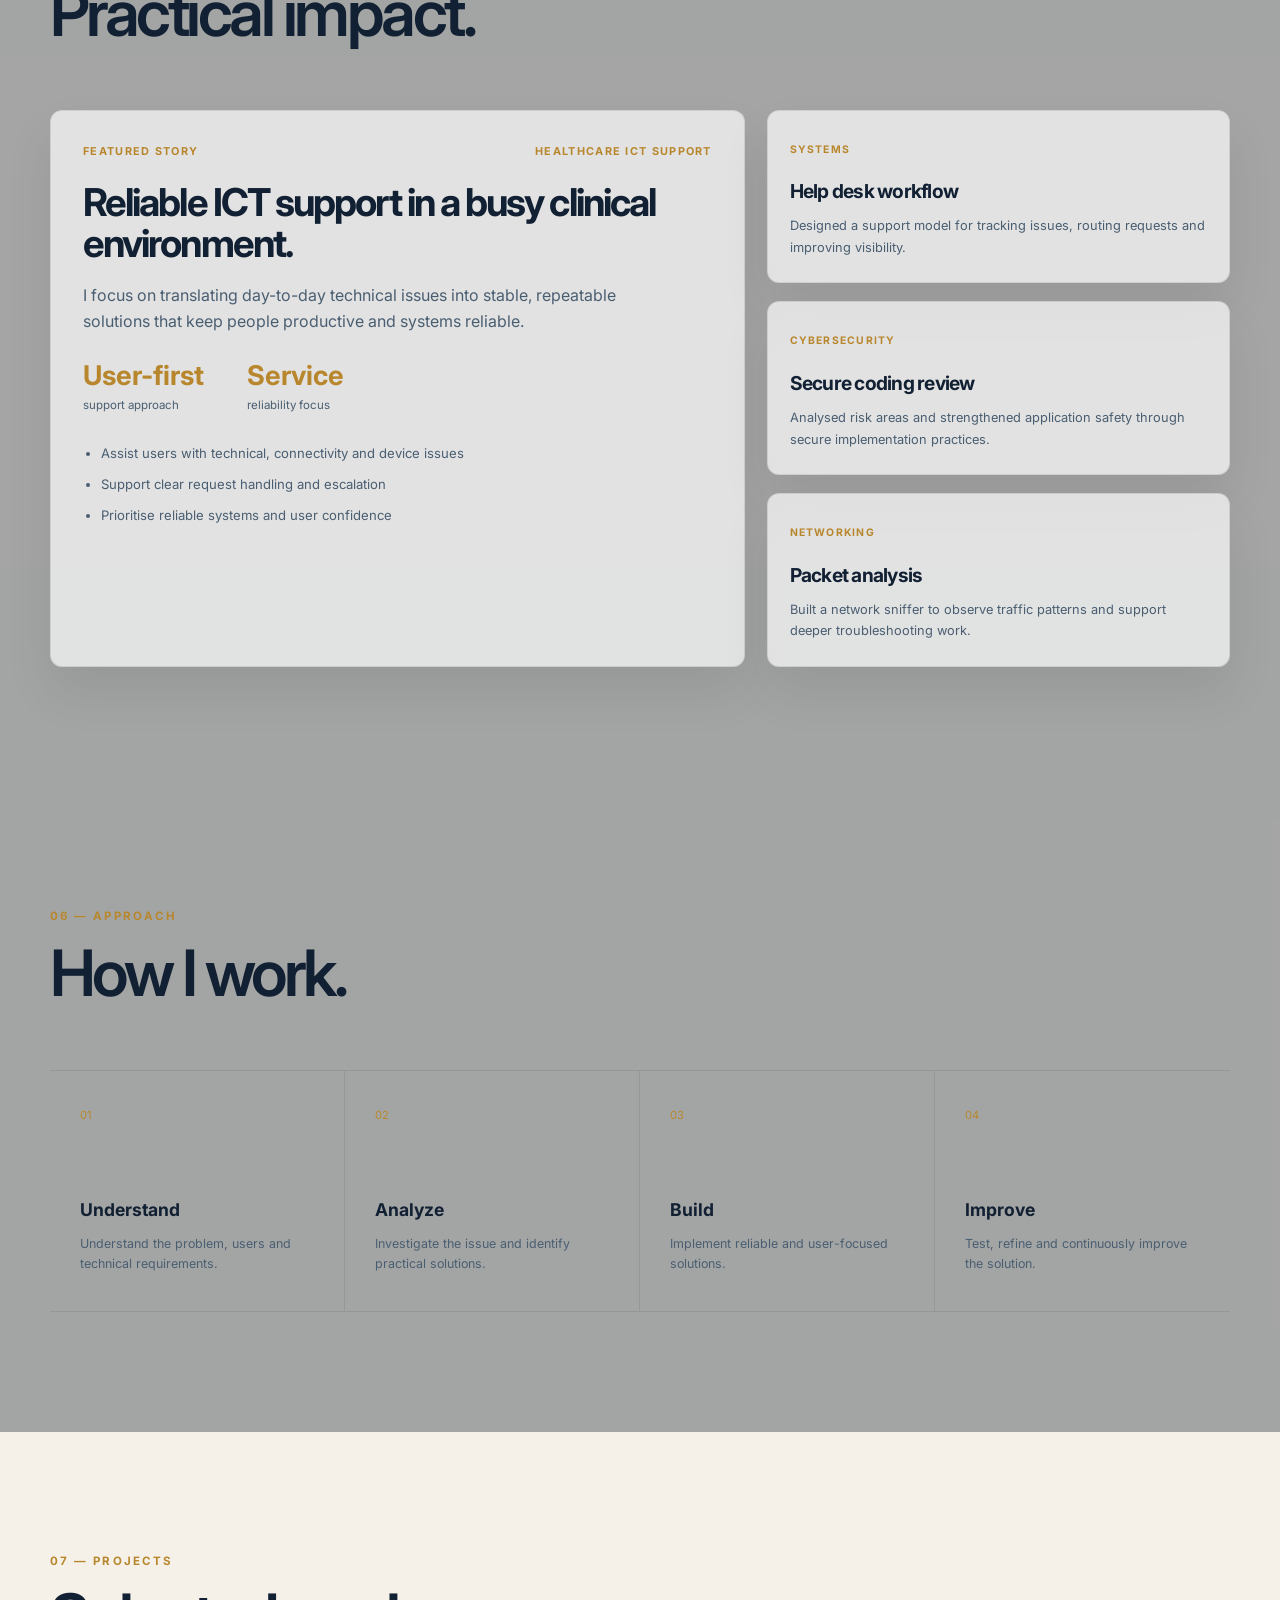
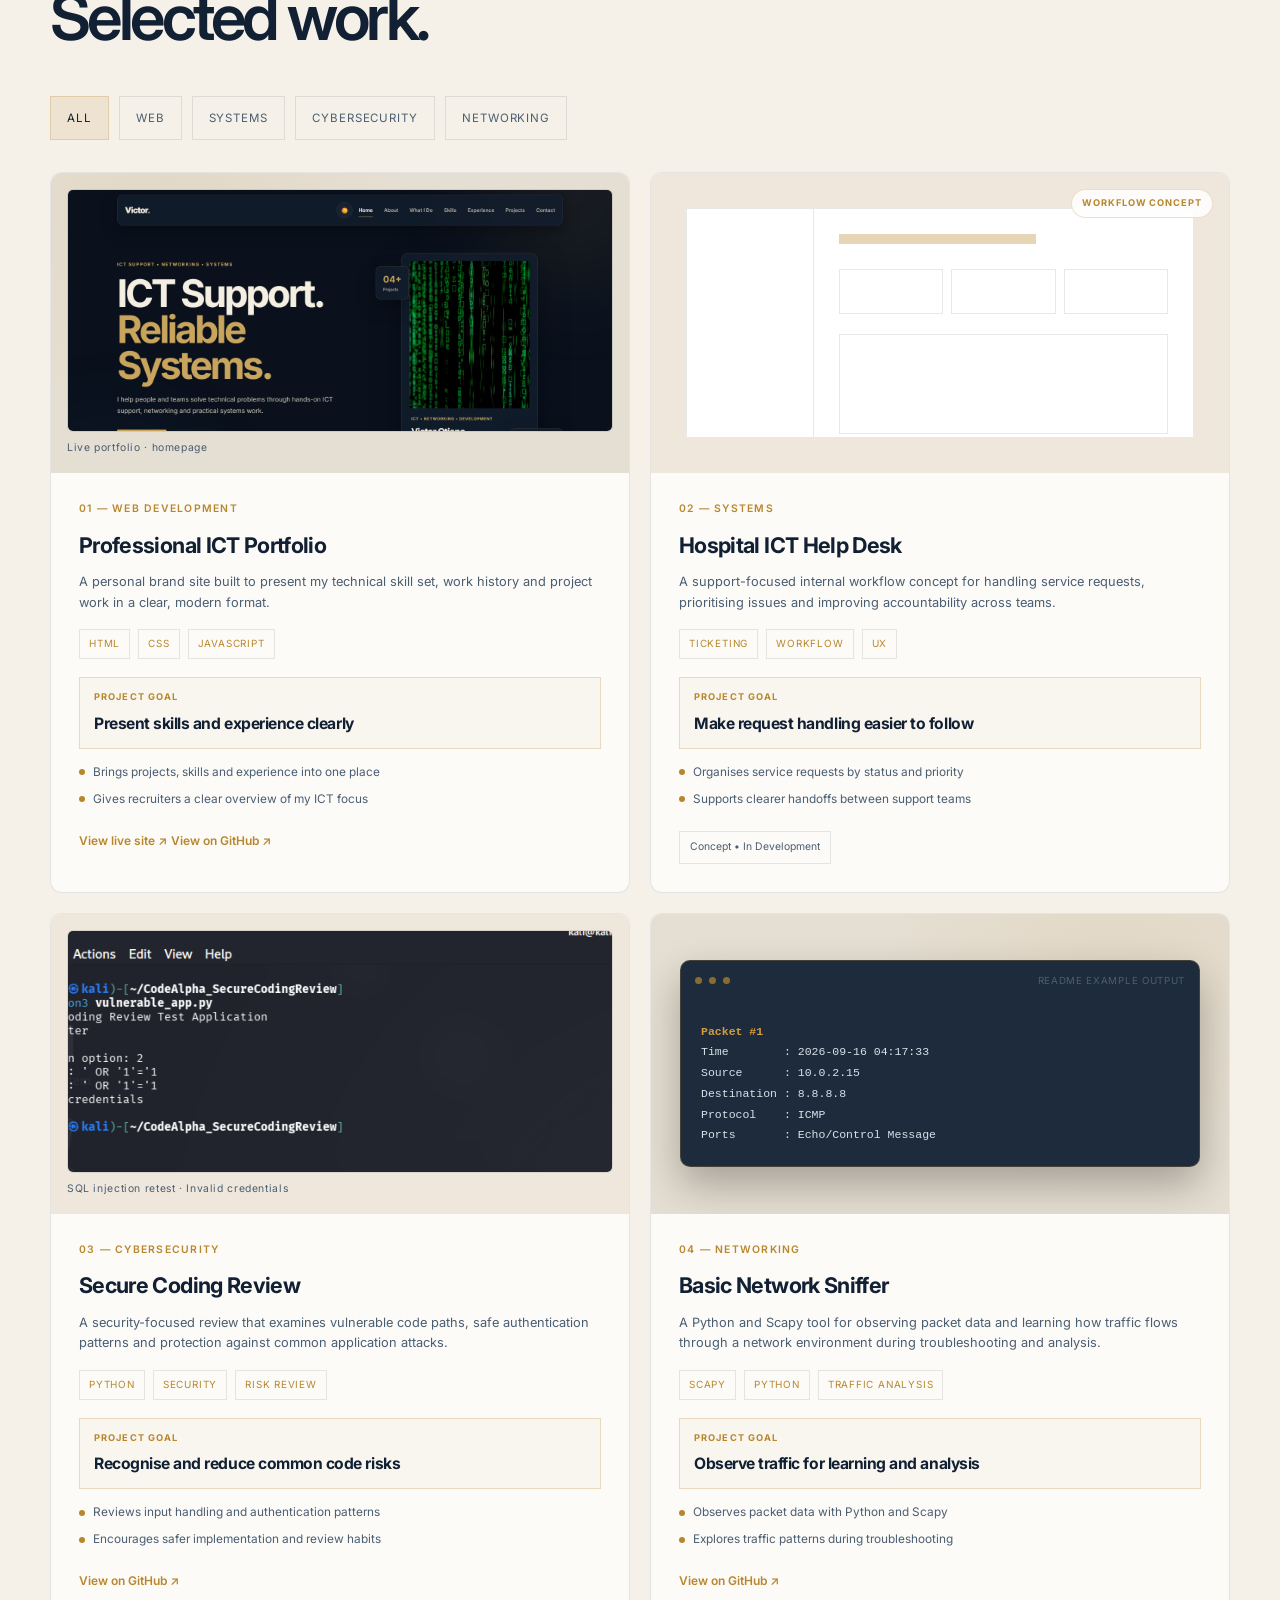
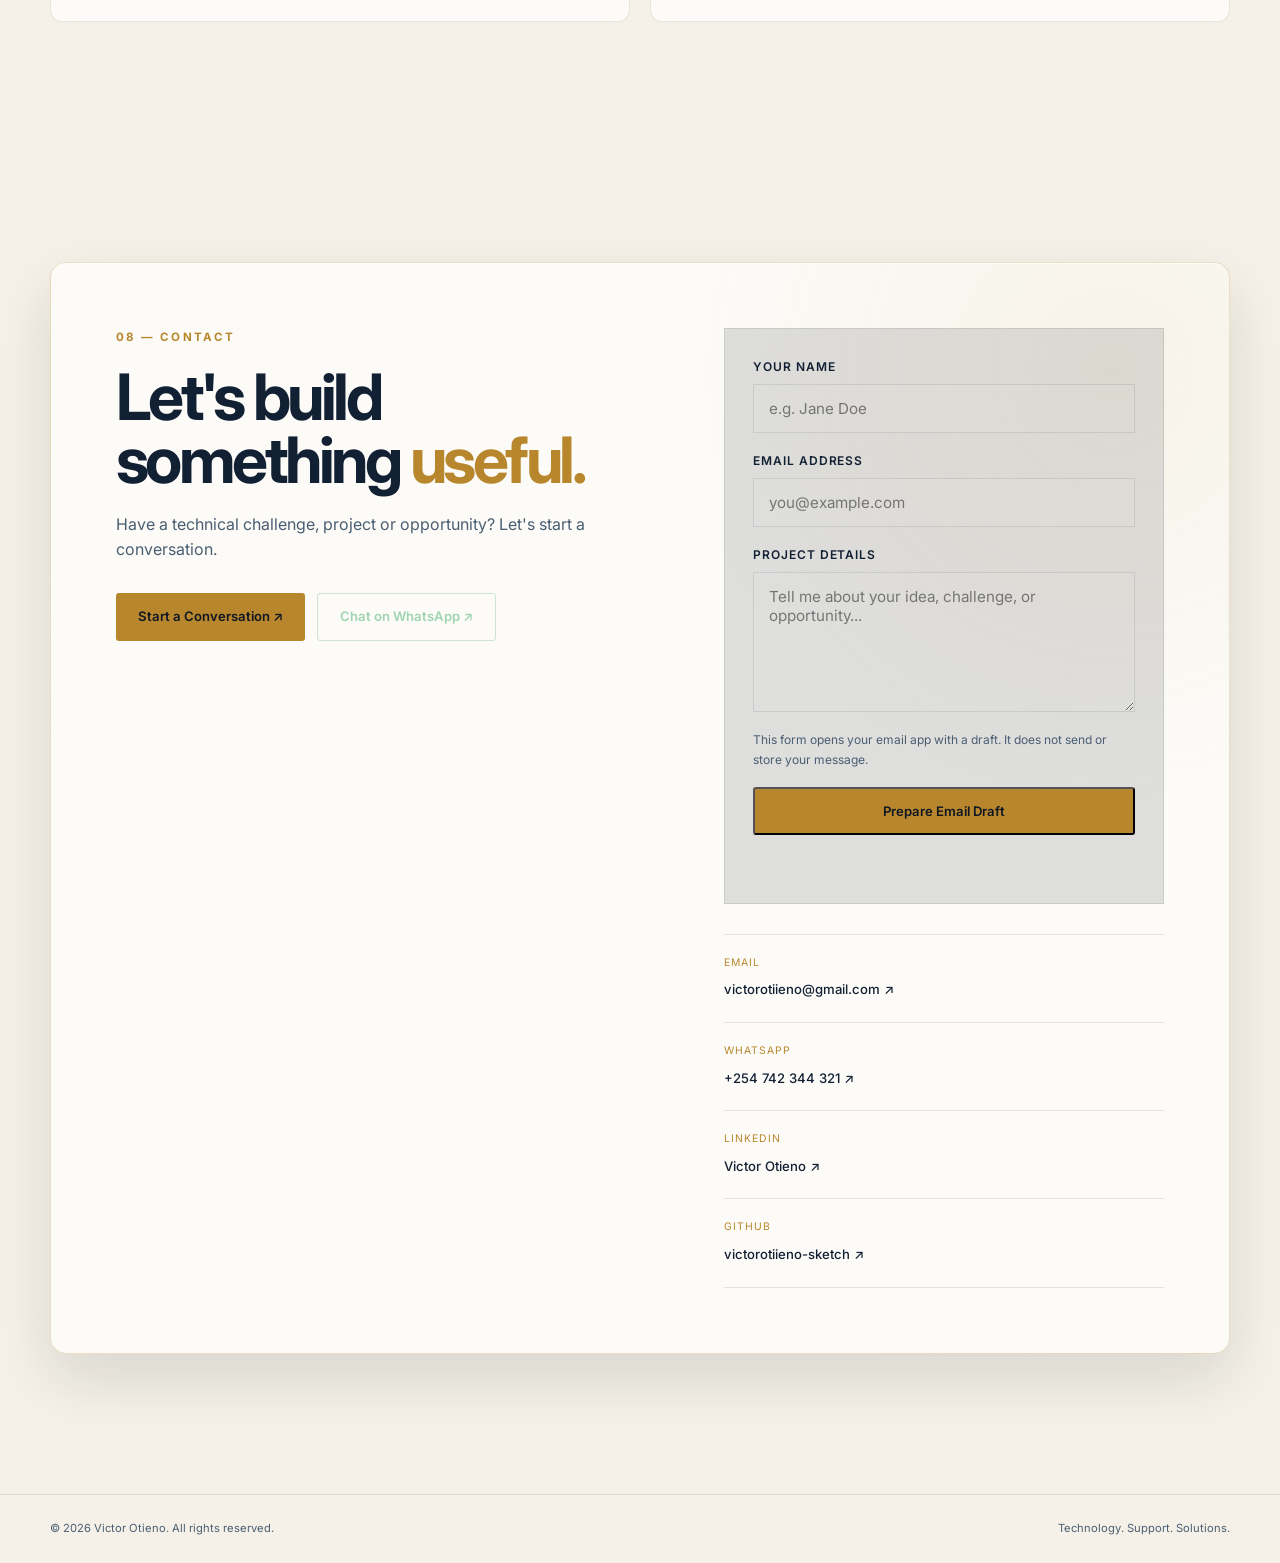
==== commit 23497d59: "Soften portfolio dark theme palette Co-authored-by: Copilot <223556219+Copilot@users.noreply.github." ====
--- a/index.html
+++ b/index.html
@@ -6,7 +6,7 @@
     <meta name="description" content="Victor Otieno | ICT Professional specializing in technical support, networking, web development, systems, databases and digital solutions.">
     <meta name="keywords" content="Victor Otieno, ICT Professional, ICT Support, Networking, Web Development, Systems Support, Kenya">
     <meta name="author" content="Victor Otieno">
-    <meta name="theme-color" content="#0a111d">
+    <meta name="theme-color" content="#111a29">
     <title>Victor Otieno | ICT Professional</title>
     <meta property="og:type" content="website">
     <meta property="og:title" content="Victor Otieno | ICT Professional">
--- a/style.css
+++ b/style.css
@@ -1,8 +1,8 @@
 :root {
-    --bg: #0a111d;
-    --bg-soft: #0e1726;
-    --surface: #121d2d;
-    --surface-light: #18263a;
+    --bg: #111a29;
+    --bg-soft: #162235;
+    --surface: #1b2a3d;
+    --surface-light: #24364d;
     --cream: #f5efe2;
     --cream-muted: #bdb7aa;
     --gold: #c9a45c;
@@ -10,9 +10,12 @@
     --gold-soft: rgba(201, 164, 92, 0.12);
     --border: rgba(245, 239, 226, 0.1);
     --border-gold: rgba(201, 164, 92, 0.25);
-    --glass-surface: rgba(18, 29, 45, 0.62);
-    --glass-strong: rgba(18, 29, 45, 0.82);
+    --glass-surface: rgba(27, 42, 61, 0.68);
+    --glass-strong: rgba(27, 42, 61, 0.88);
     --glass-highlight: rgba(255, 255, 255, 0.07);
+    --visual-surface: #17263a;
+    --visual-deep: #162438;
+    --terminal-surface: rgba(17, 26, 41, 0.94);
     --success: #6fbd8b;
     --shadow: rgba(0, 0, 0, 0.35);
     --max-width: 1180px;
@@ -33,6 +36,9 @@
     --glass-surface: rgba(255, 255, 255, 0.68);
     --glass-strong: rgba(255, 255, 255, 0.86);
     --glass-highlight: rgba(255, 255, 255, 0.72);
+    --visual-surface: #efe7dc;
+    --visual-deep: #e5ded2;
+    --terminal-surface: rgba(18, 32, 51, 0.94);
     --shadow: rgba(14, 22, 32, 0.12);
 }
 
@@ -87,7 +93,7 @@
     inset: 0;
     pointer-events: none;
     z-index: -3;
-    opacity: 0.3;
+    opacity: 0.26;
     background-image:
         linear-gradient(rgba(201, 164, 92, 0.035) 1px, transparent 1px),
         linear-gradient(90deg, rgba(201, 164, 92, 0.035) 1px, transparent 1px);
@@ -107,13 +113,13 @@
 .glow-one {
     top: -250px;
     right: -150px;
-    background: rgba(201, 164, 92, 0.08);
+    background: rgba(201, 164, 92, 0.1);
 }
 
 .glow-two {
     bottom: -250px;
     left: -150px;
-    background: rgba(45, 83, 120, 0.12);
+    background: rgba(62, 105, 150, 0.16);
 }
 
 .header {
@@ -1003,7 +1009,7 @@
     height: 300px;
     position: relative;
     overflow: hidden;
-    background: var(--surface-light);
+    background: var(--visual-surface);
 }
 
 .visual-label {
@@ -1119,13 +1125,13 @@
 .security-visual,
 .portfolio-visual {
     padding: 16px;
-    background: #111a27;
+    background: var(--visual-surface);
 }
 
 .portfolio-visual {
     background:
         radial-gradient(circle at 20% 10%, rgba(201, 164, 92, 0.1), transparent 45%),
-        #0c1522;
+        var(--visual-deep);
 }
 
 .security-evidence {
@@ -1191,7 +1197,7 @@
     padding: 24px;
     background:
         radial-gradient(circle at 80% 20%, rgba(201, 164, 92, 0.1), transparent 45%),
-        #0c1522;
+        var(--visual-deep);
 }
 
 .sniffer-terminal {
@@ -1200,7 +1206,7 @@
     overflow: hidden;
     border: 1px solid var(--border-gold);
     border-radius: 10px;
-    background: rgba(10, 17, 29, 0.88);
+    background: var(--terminal-surface);
     box-shadow: 0 18px 40px rgba(0, 0, 0, 0.28);
 }
 
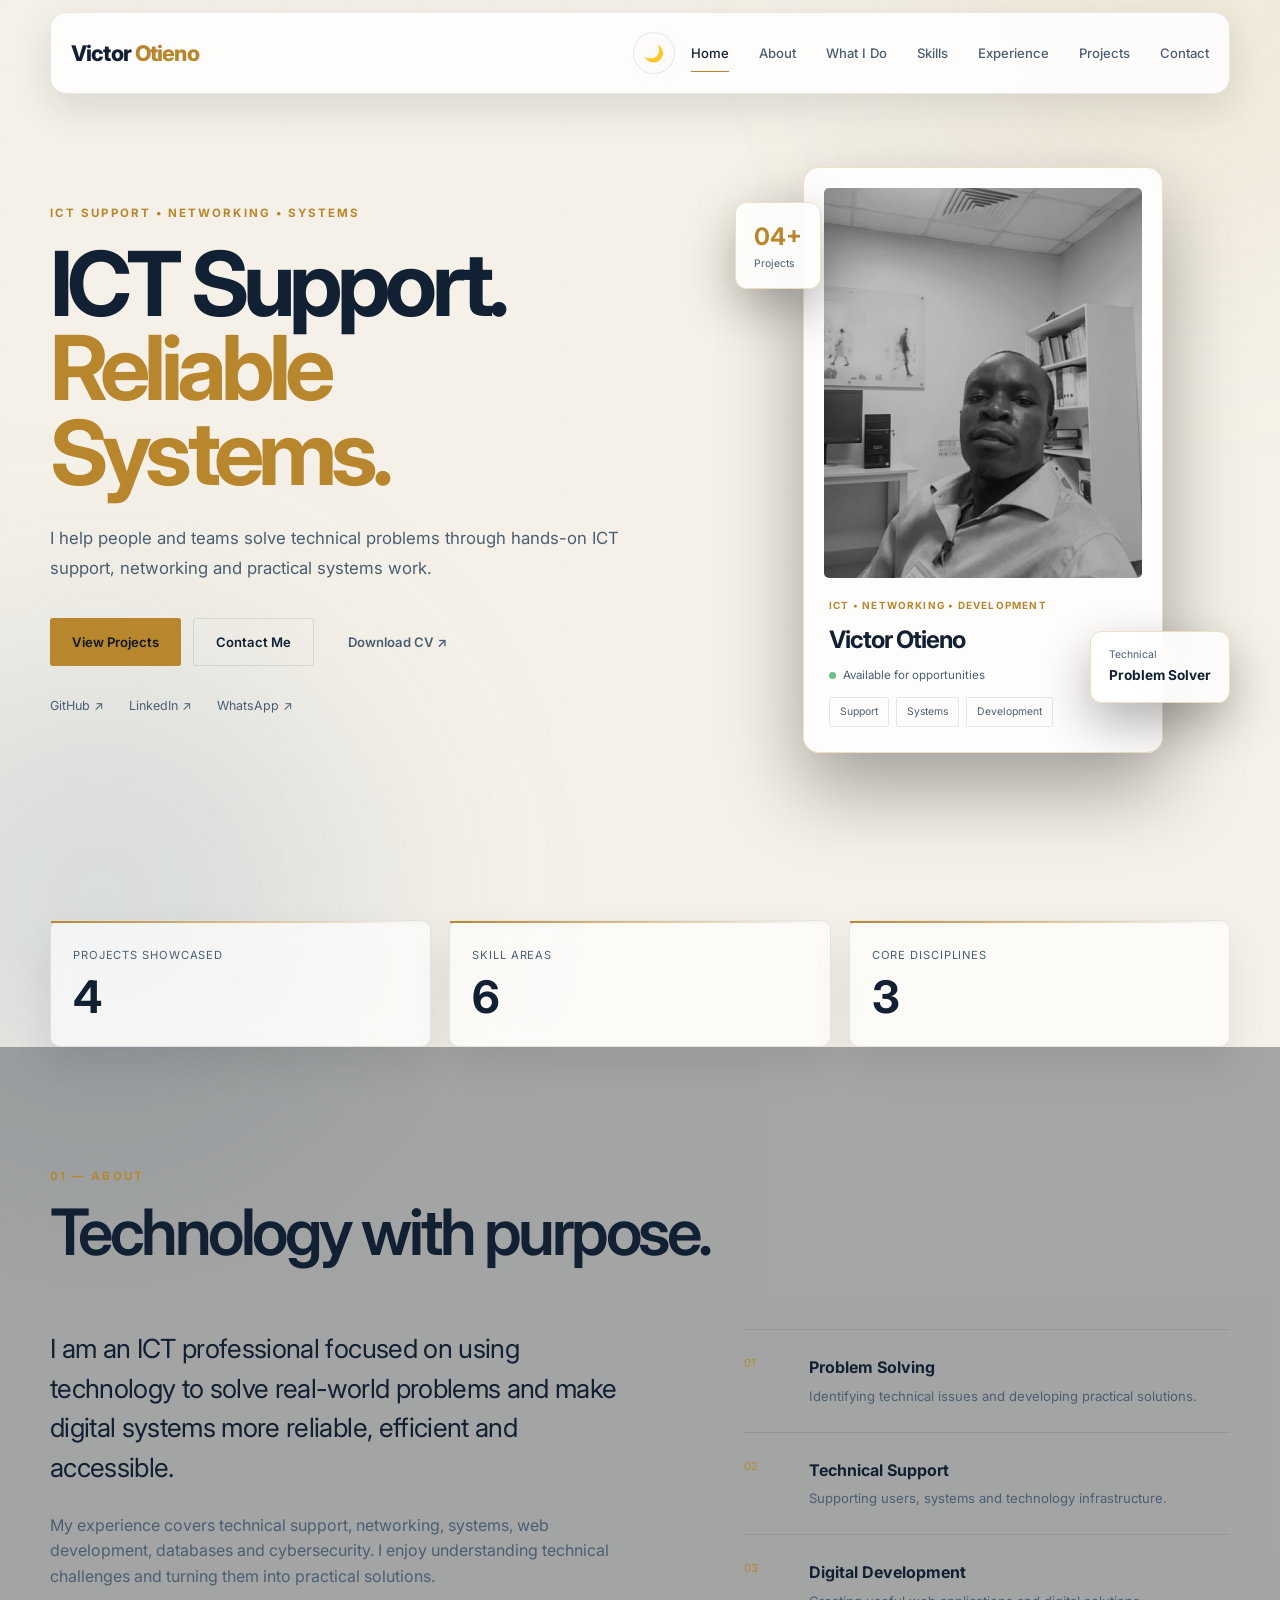
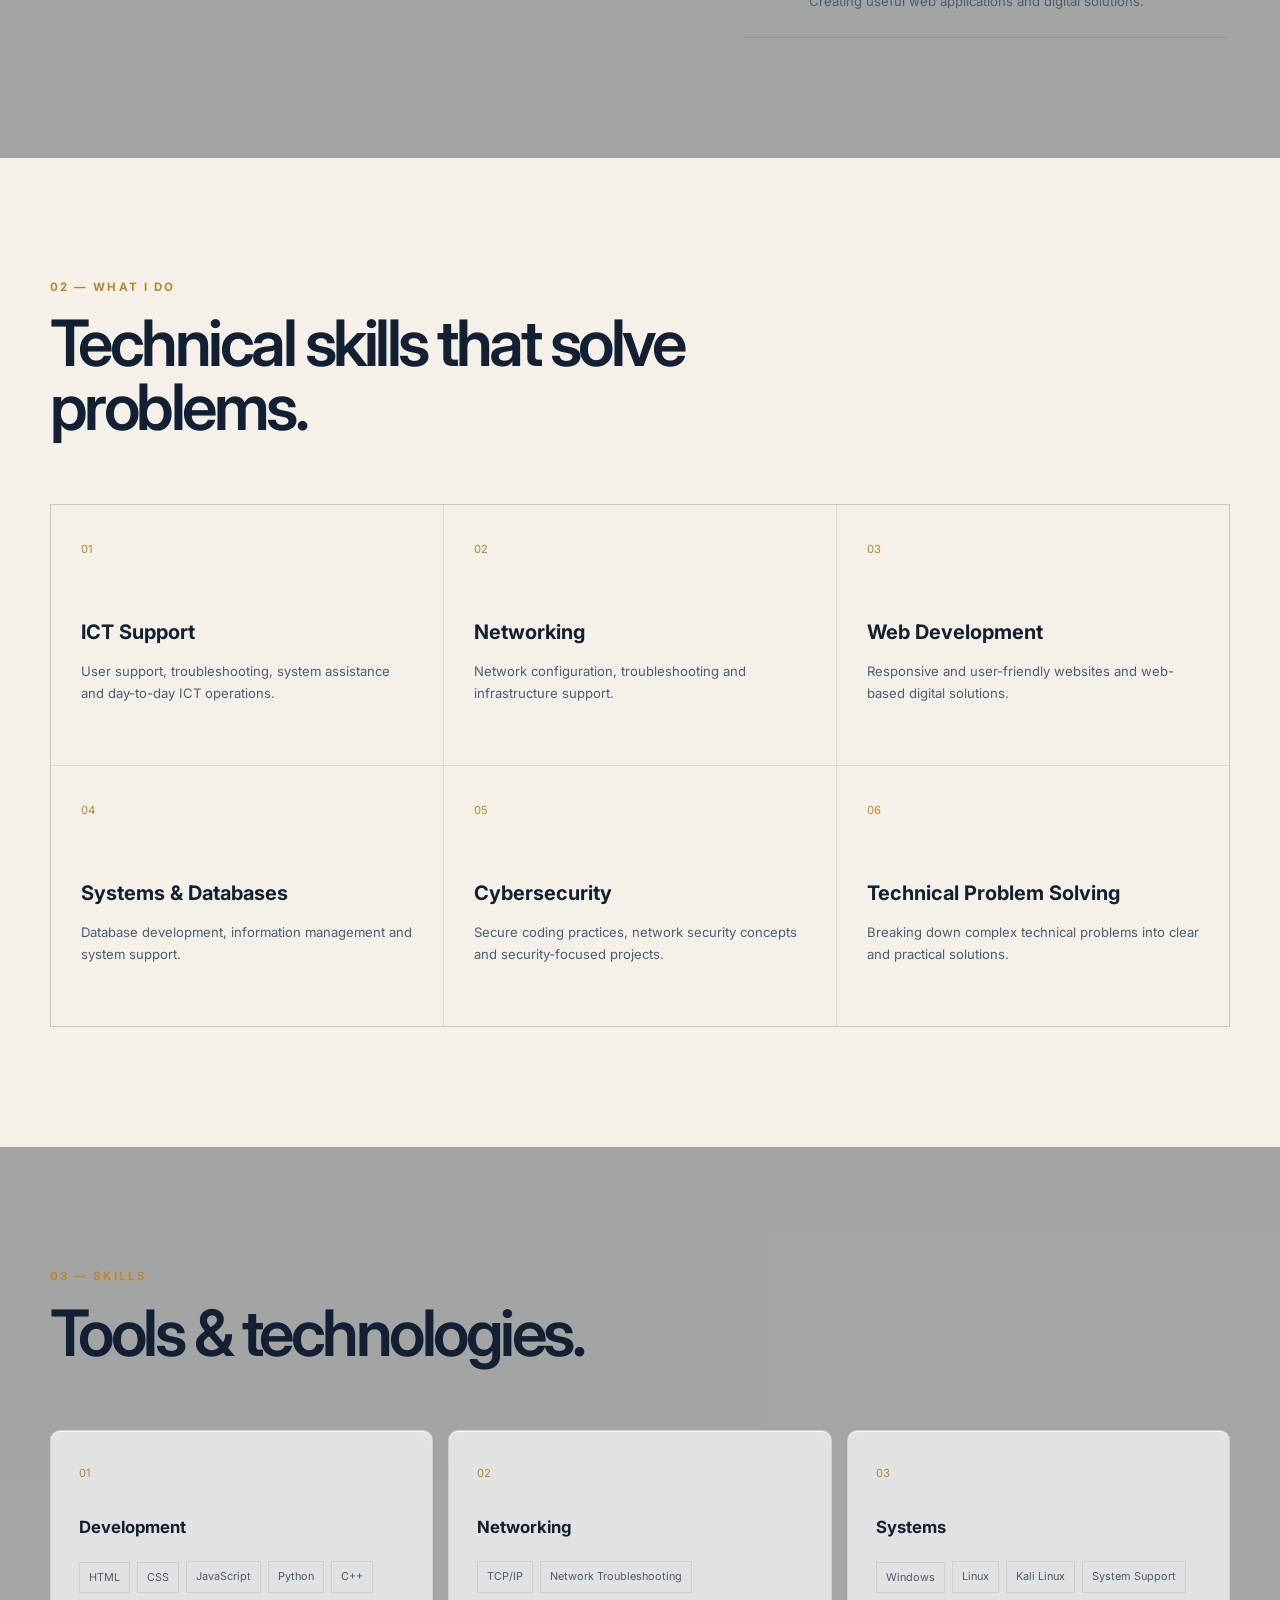
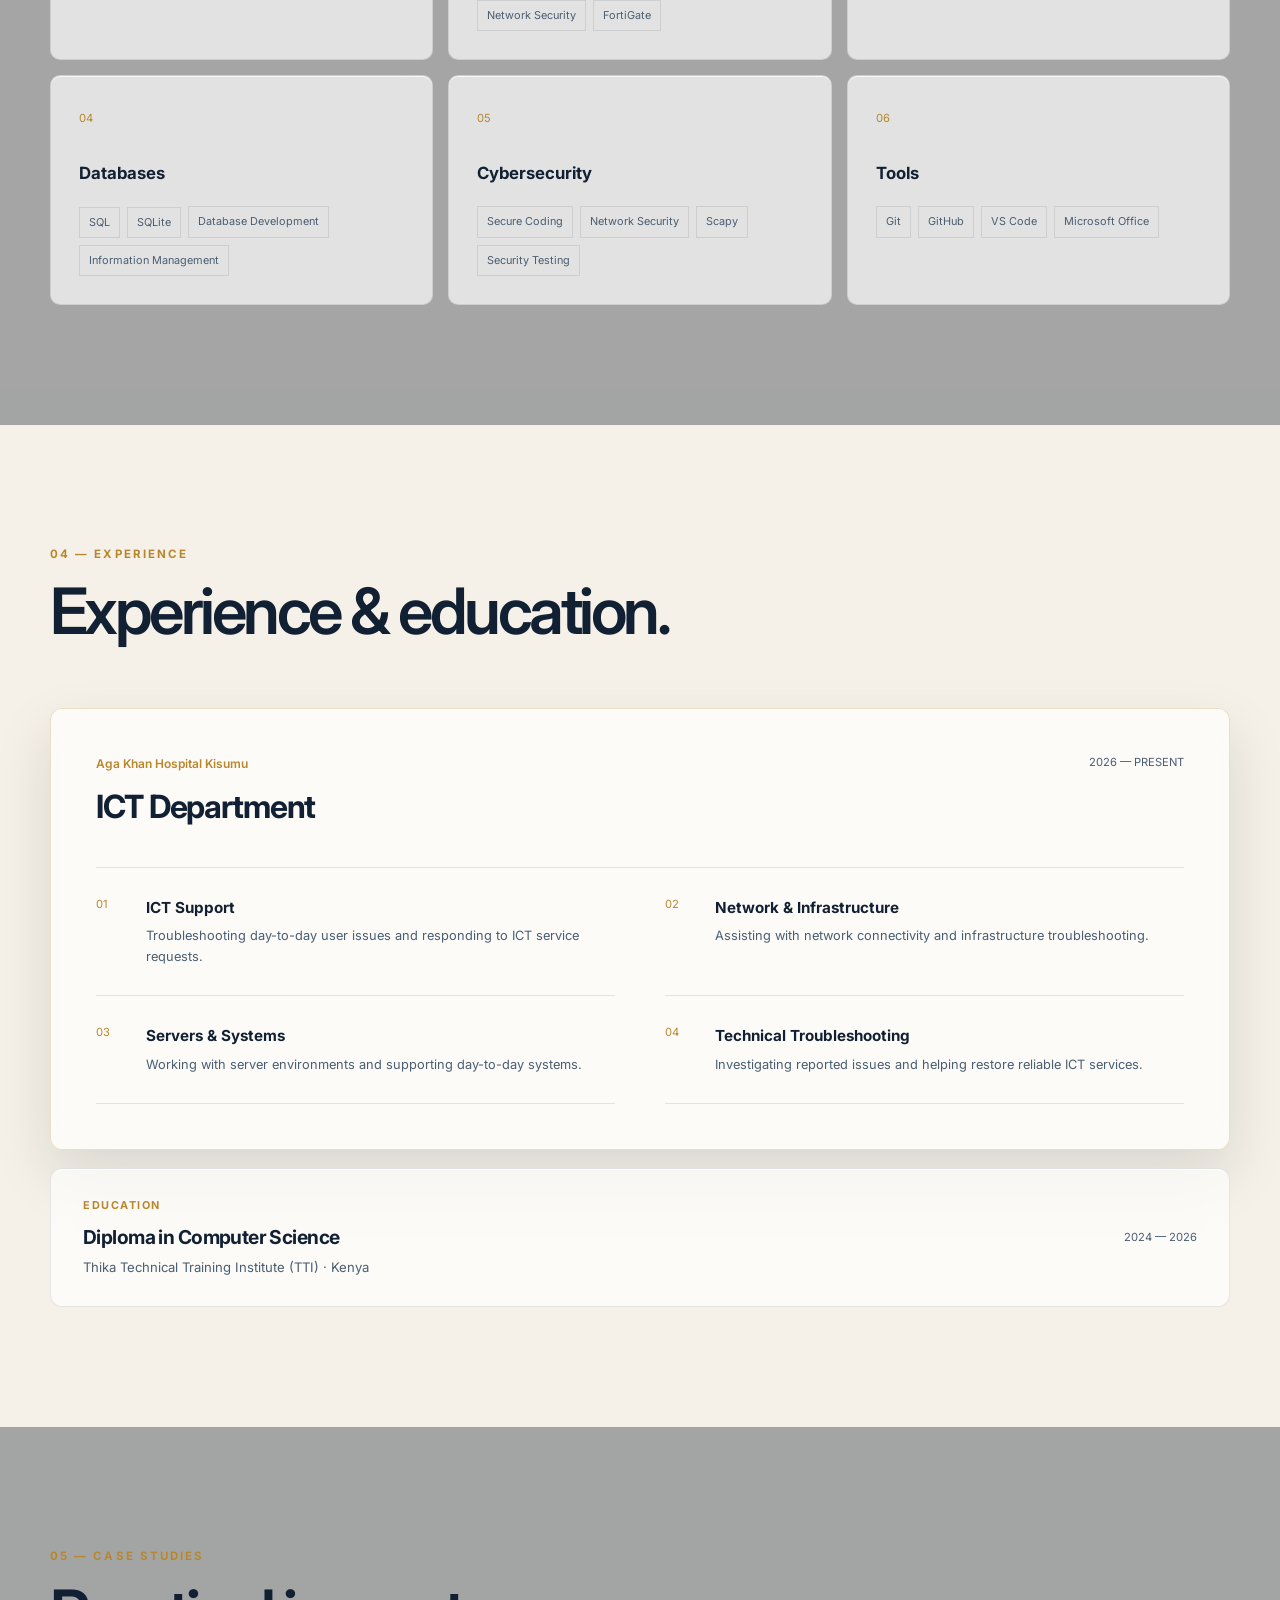
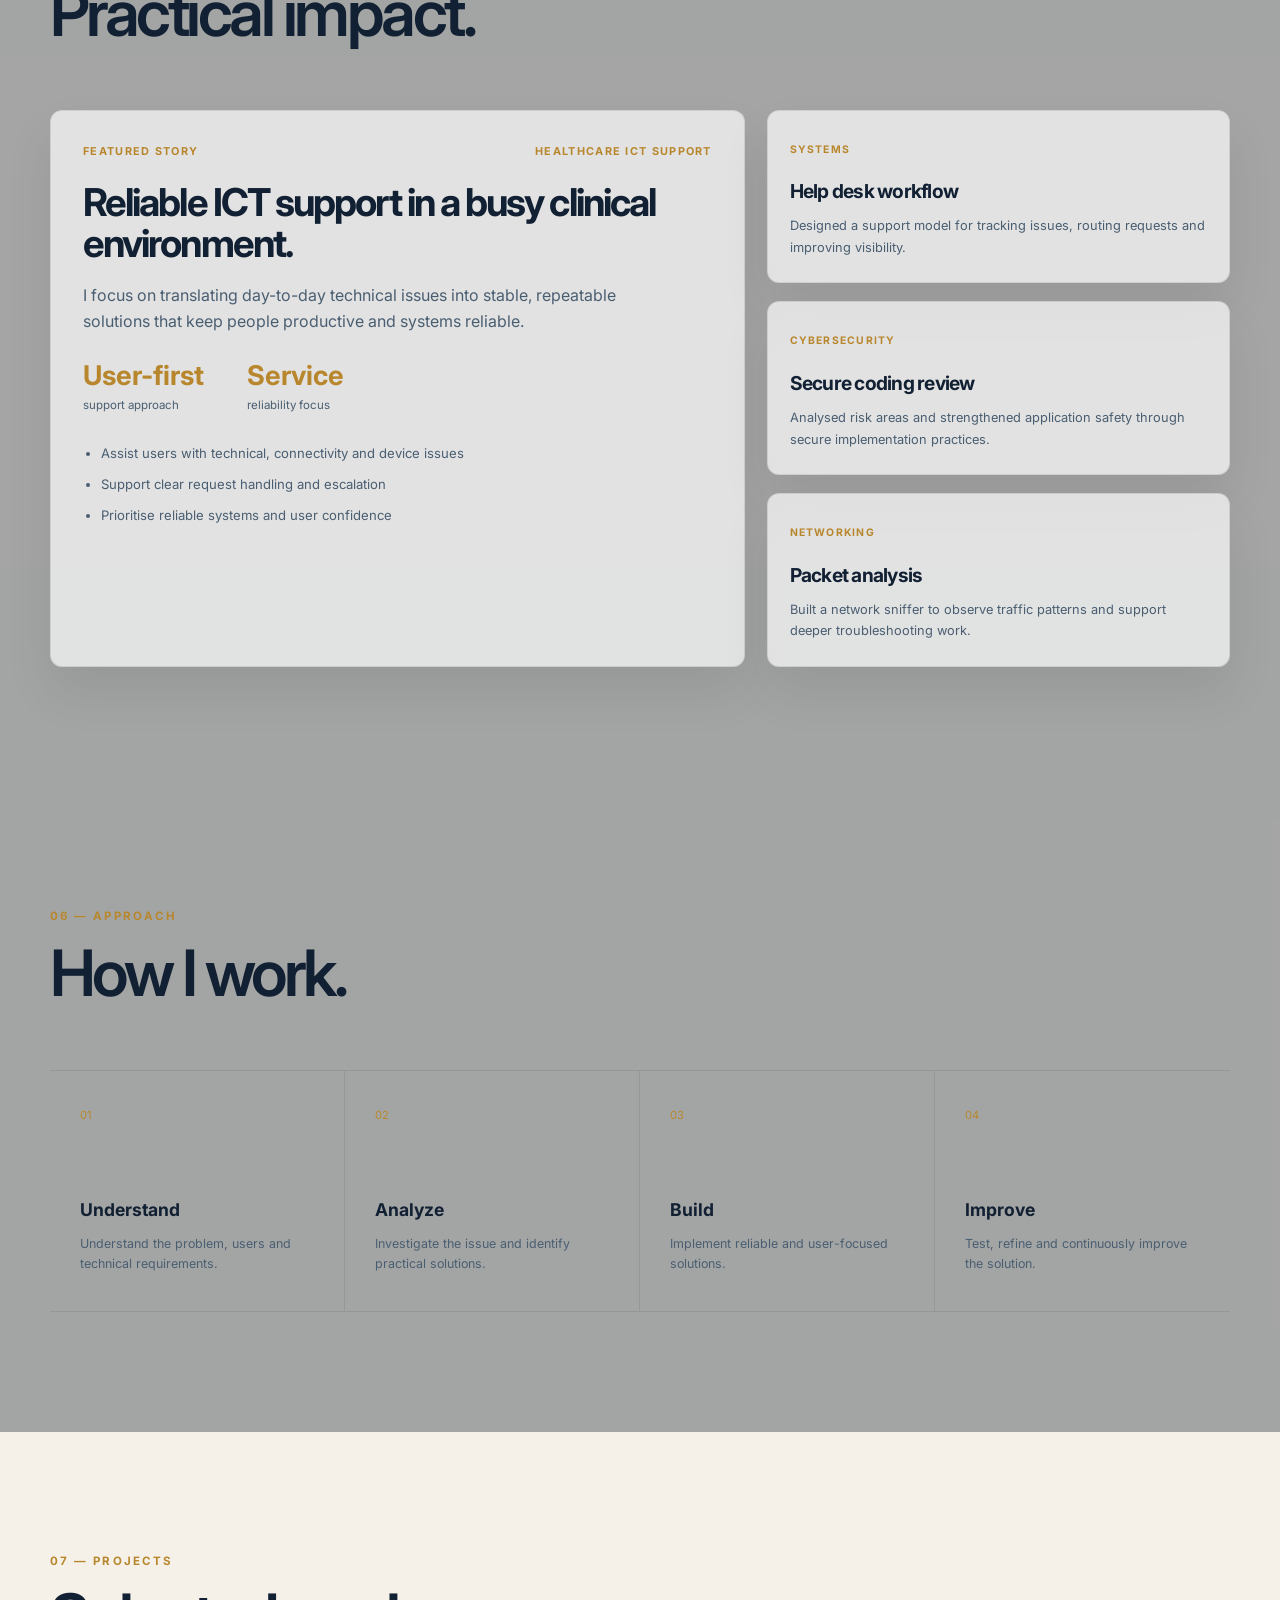
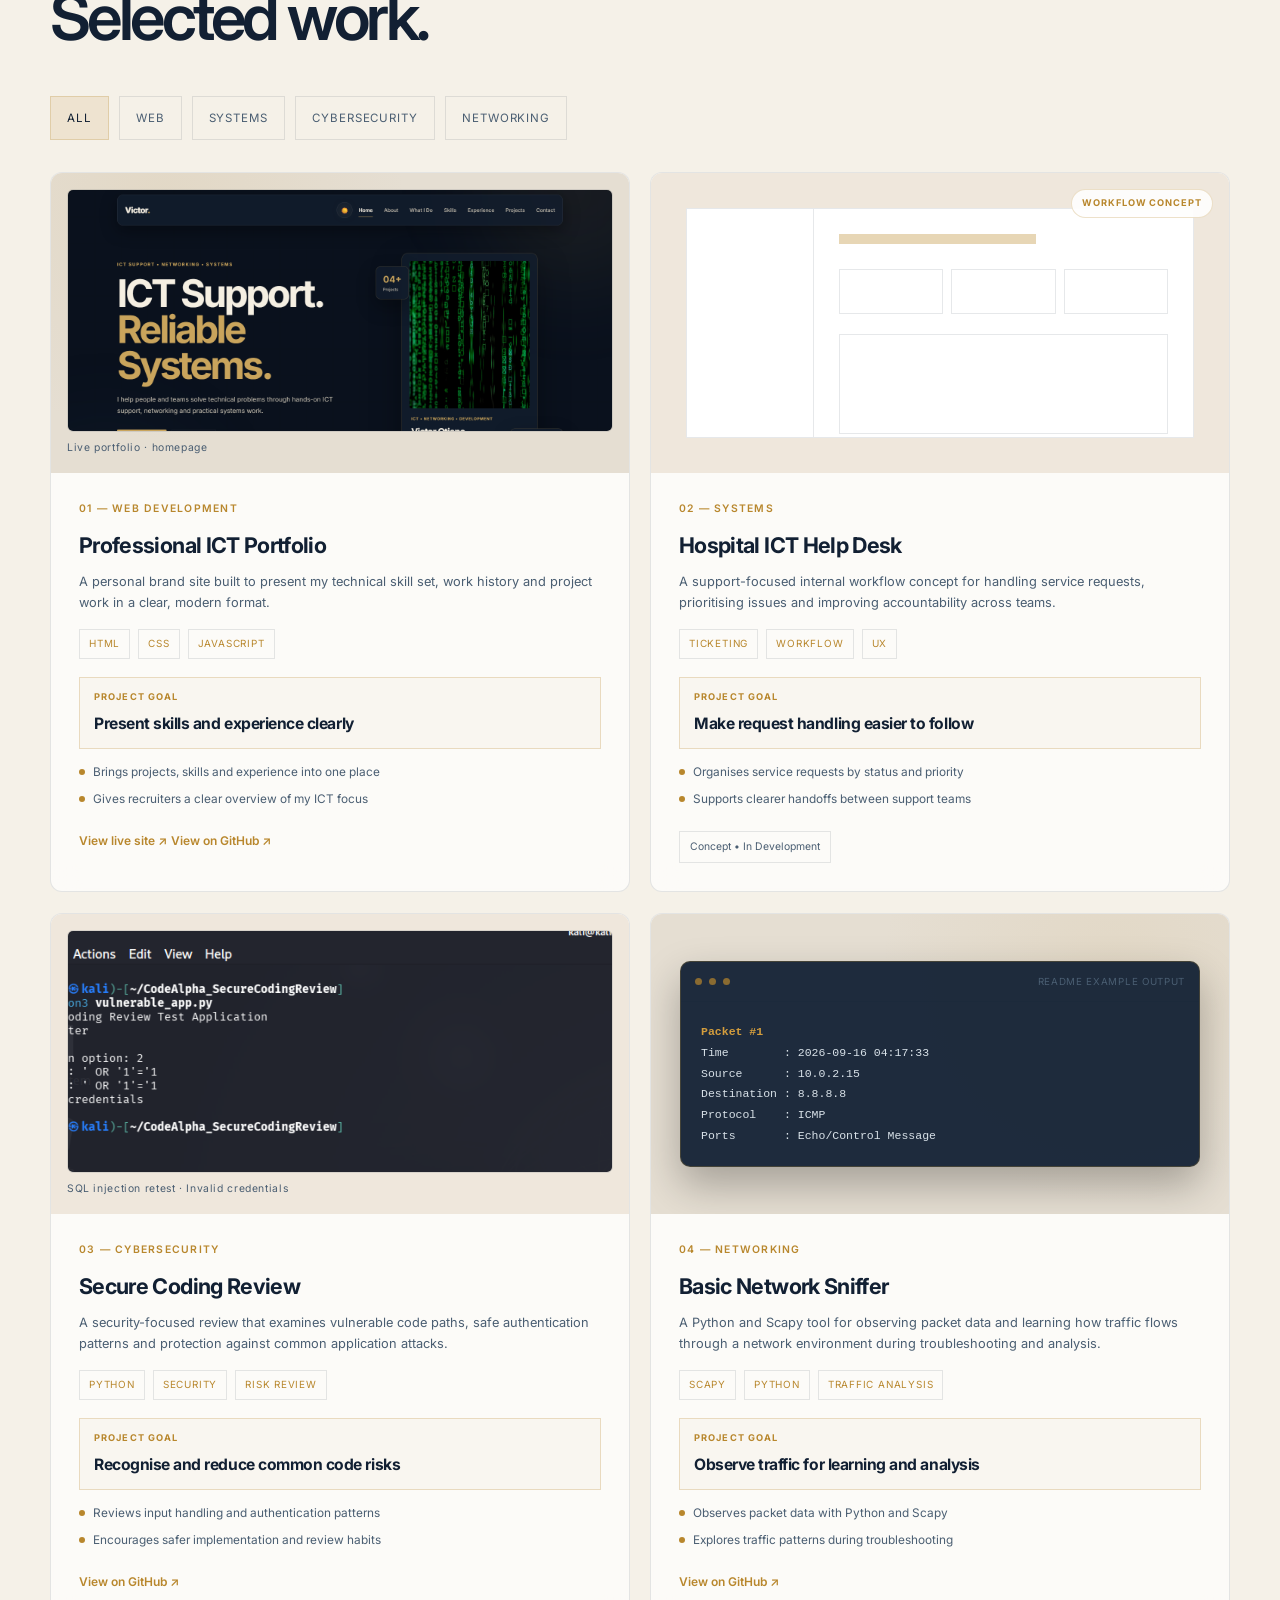
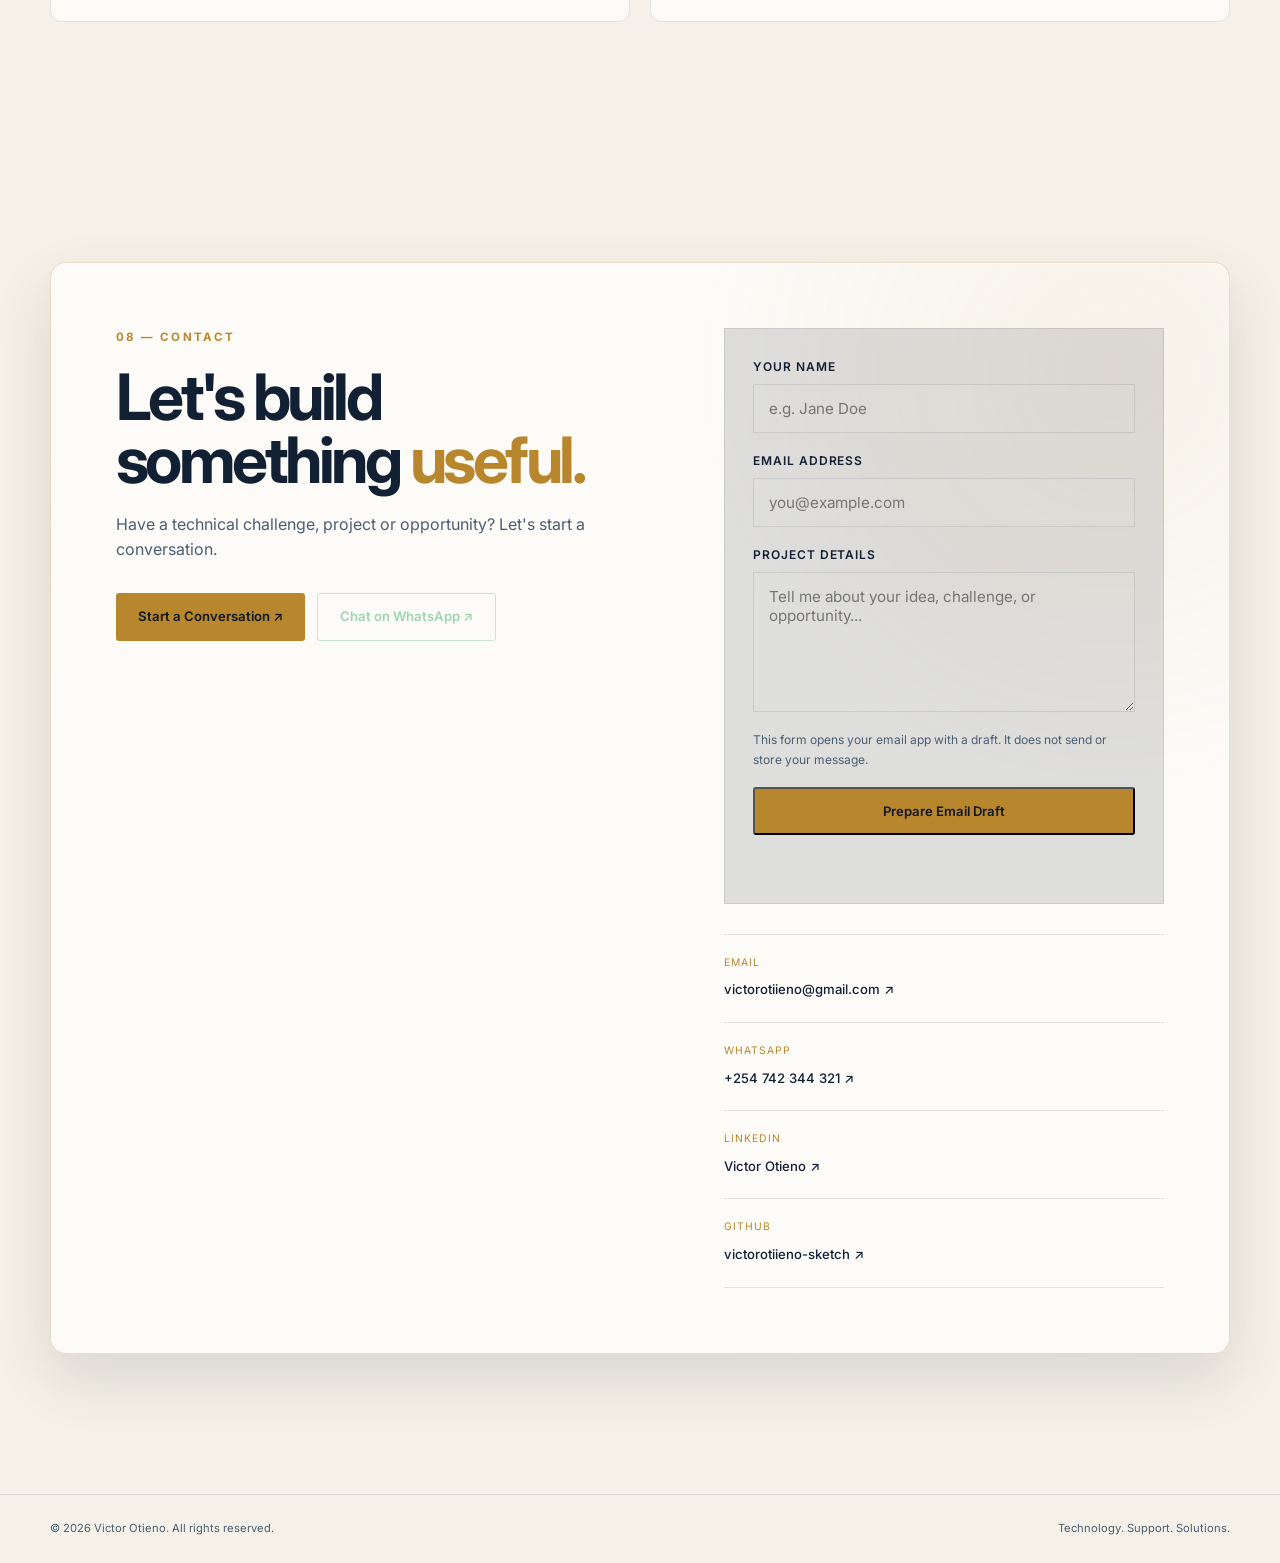
==== commit e20d47a7: "Add profile portrait and motion effects Co-authored-by: Copilot <223556219+Copilot@users.noreply.git" ====
--- a/index.html
+++ b/index.html
@@ -29,6 +29,9 @@
 
 <body>
 
+    <div class="page-loader" id="page-loader" aria-hidden="true">
+        <span></span>
+    </div>
     <div class="background-grid"></div>
     <div class="glow glow-one"></div>
     <div class="glow glow-two"></div>
@@ -112,7 +115,7 @@
                     <div class="profile-card">
 
                         <div class="profile-image-wrapper">
-                            <img src="images/profile.jpg.jpg" alt="Abstract green code background">
+                            <img src="images/profile.jpeg" alt="Victor Otieno at his workplace">
                         </div>
 
                         <div class="profile-info">
--- a/style.css
+++ b/style.css
@@ -61,6 +61,43 @@
     transition: background 0.3s ease, color 0.3s ease;
 }
 
+.page-loader {
+    position: fixed;
+    inset: 0;
+    z-index: 2000;
+    display: grid;
+    place-items: center;
+    background: var(--bg);
+    opacity: 0;
+    visibility: hidden;
+    pointer-events: none;
+    transition: opacity 0.35s ease, visibility 0.35s ease;
+}
+
+body.is-loading .page-loader {
+    opacity: 1;
+    visibility: visible;
+    pointer-events: auto;
+}
+
+.page-loader span {
+    width: 72px;
+    height: 2px;
+    border-radius: 2px;
+    background: linear-gradient(90deg, transparent, var(--gold), transparent);
+    transform: scaleX(0.35);
+}
+
+body.is-loading .page-loader span {
+    animation: loaderSweep 0.9s ease-in-out infinite;
+}
+
+@keyframes loaderSweep {
+    50% {
+        transform: scaleX(1);
+    }
+}
+
 a {
     color: inherit;
     text-decoration: none;
@@ -361,6 +398,8 @@
 }
 
 .btn {
+    position: relative;
+    isolation: isolate;
     display: inline-flex;
     align-items: center;
     justify-content: center;
@@ -369,7 +408,13 @@
     border-radius: 3px;
     font-size: 0.82rem;
     font-weight: 600;
-    transition: 0.3s ease;
+    transition: color 0.3s ease, background 0.3s ease, border-color 0.3s ease, transform 0.3s ease, box-shadow 0.3s ease;
+}
+
+.btn:hover,
+.btn:focus-visible {
+    box-shadow: 0 10px 24px var(--shadow);
+    transform: translateY(-2px);
 }
 
 .btn-primary {
@@ -379,7 +424,6 @@
 
 .btn-primary:hover {
     background: var(--gold-light);
-    transform: translateY(-2px);
 }
 
 .btn-outline {
@@ -443,6 +487,21 @@
     box-shadow: 0 35px 80px rgba(0, 0, 0, 0.35);
     -webkit-backdrop-filter: blur(20px);
     backdrop-filter: blur(15px);
+    transform: perspective(1000px) rotateX(var(--tilt-x, 0deg)) rotateY(var(--tilt-y, 0deg)) translateY(var(--parallax-y, 0px));
+    transition: transform 0.2s ease-out, box-shadow 0.3s ease, border-color 0.3s ease;
+    transform-style: preserve-3d;
+}
+
+.profile-card:hover {
+    box-shadow: 0 40px 90px rgba(0, 0, 0, 0.4);
+}
+
+.profile-image-wrapper img {
+    transition: transform 0.7s cubic-bezier(0.2, 0.7, 0.2, 1);
+}
+
+.profile-card:hover .profile-image-wrapper img {
+    transform: scale(1.04);
 }
 
 .profile-image-wrapper {
@@ -515,11 +574,13 @@
     box-shadow: 0 20px 50px rgba(0, 0, 0, 0.3);
     -webkit-backdrop-filter: blur(18px);
     backdrop-filter: blur(18px);
+    animation: badgeFloat 5s ease-in-out infinite;
 }
 
 .projects-count {
     top: 35px;
     left: 0;
+    animation-delay: -1.5s;
 }
 
 .projects-count strong {
@@ -538,6 +599,7 @@
 .problem-card {
     right: 0;
     bottom: 50px;
+    animation-delay: -3s;
 }
 
 .problem-card strong {
@@ -987,22 +1049,29 @@
     background: var(--glass-surface);
     -webkit-backdrop-filter: blur(14px);
     backdrop-filter: blur(14px);
-    transition: transform 0.35s ease, box-shadow 0.35s ease, border-color 0.35s ease, opacity 0.35s ease;
-    animation: cardFloat 11s ease-in-out infinite;
-}
-
-.project-card:nth-child(2n) {
-    animation-delay: 1s;
+    transition: transform 0.2s ease-out, box-shadow 0.35s ease, border-color 0.35s ease, opacity 0.35s ease;
+    transform: perspective(1000px) rotateX(var(--tilt-x, 0deg)) rotateY(var(--tilt-y, 0deg));
+    transform-style: preserve-3d;
+    will-change: transform;
 }
 
 .project-card:hover {
     border-color: var(--border-gold);
-    transform: translateY(-6px) scale(1.01);
+    transform: perspective(1000px) rotateX(var(--tilt-x, 0deg)) rotateY(var(--tilt-y, 0deg)) translateY(-6px) scale(1.01);
     box-shadow: 0 30px 60px var(--shadow);
 }
 
 .project-card.is-hidden {
     display: none;
+}
+
+.project-content > a {
+    transition: color 0.25s ease, letter-spacing 0.25s ease;
+}
+
+.project-content > a:hover {
+    color: var(--gold-light);
+    letter-spacing: 0.02em;
 }
 
 .project-visual {
@@ -1490,13 +1559,13 @@
     word-break: break-word;
 }
 
-@keyframes cardFloat {
+@keyframes badgeFloat {
     0%,
     100% {
         transform: translateY(0);
     }
     50% {
-        transform: translateY(-4px);
+        transform: translateY(-7px);
     }
 }
 
@@ -1529,13 +1598,14 @@
 
 .reveal {
     opacity: 0;
-    transform: translateY(25px);
-    transition: opacity 0.8s ease, transform 0.8s ease;
+    translate: 0 25px;
+    transition: opacity 0.75s ease, translate 0.75s cubic-bezier(0.2, 0.7, 0.2, 1);
+    transition-delay: var(--reveal-delay, 0ms);
 }
 
 .reveal.visible {
     opacity: 1;
-    transform: translateY(0);
+    translate: 0 0;
 }
 
 @media (max-width: 1000px) {
@@ -1748,4 +1818,9 @@
         transition: none !important;
         animation: none !important;
     }
+
+    .reveal {
+        opacity: 1;
+        translate: none;
+    }
 }
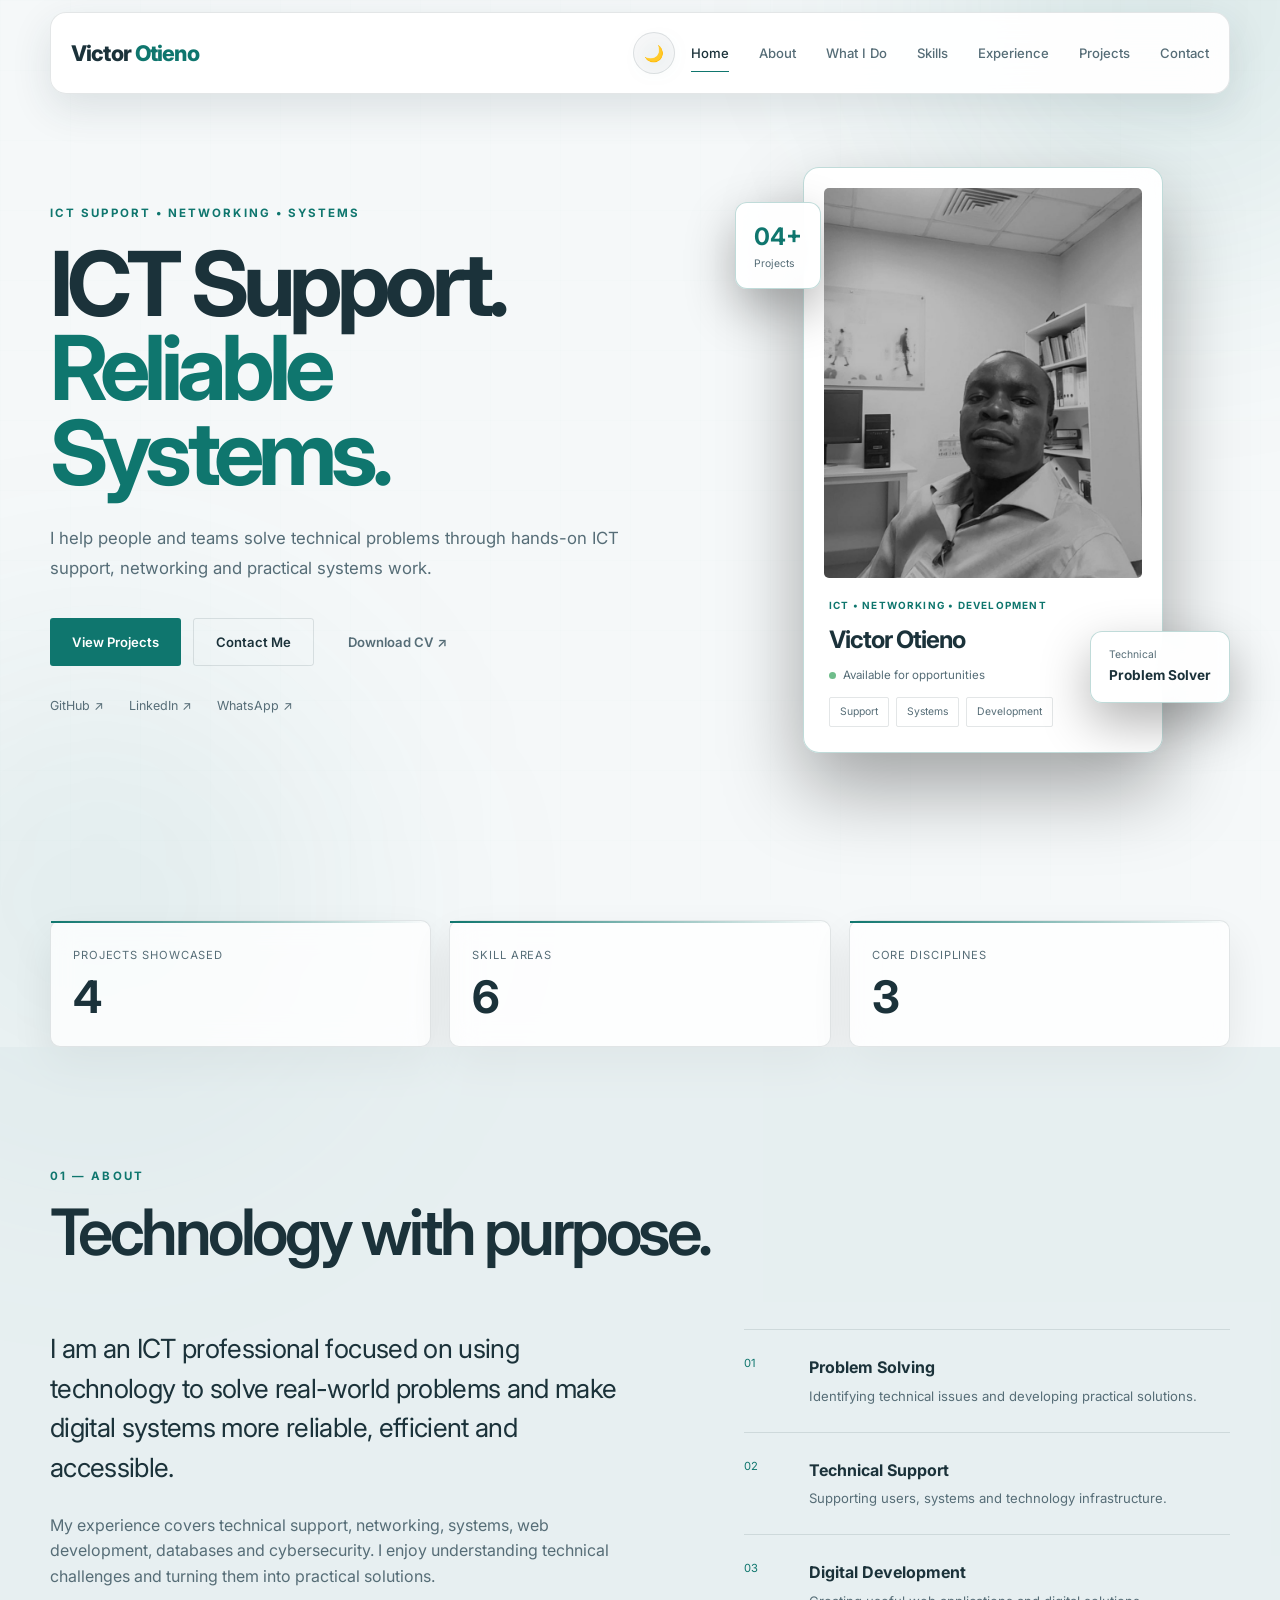
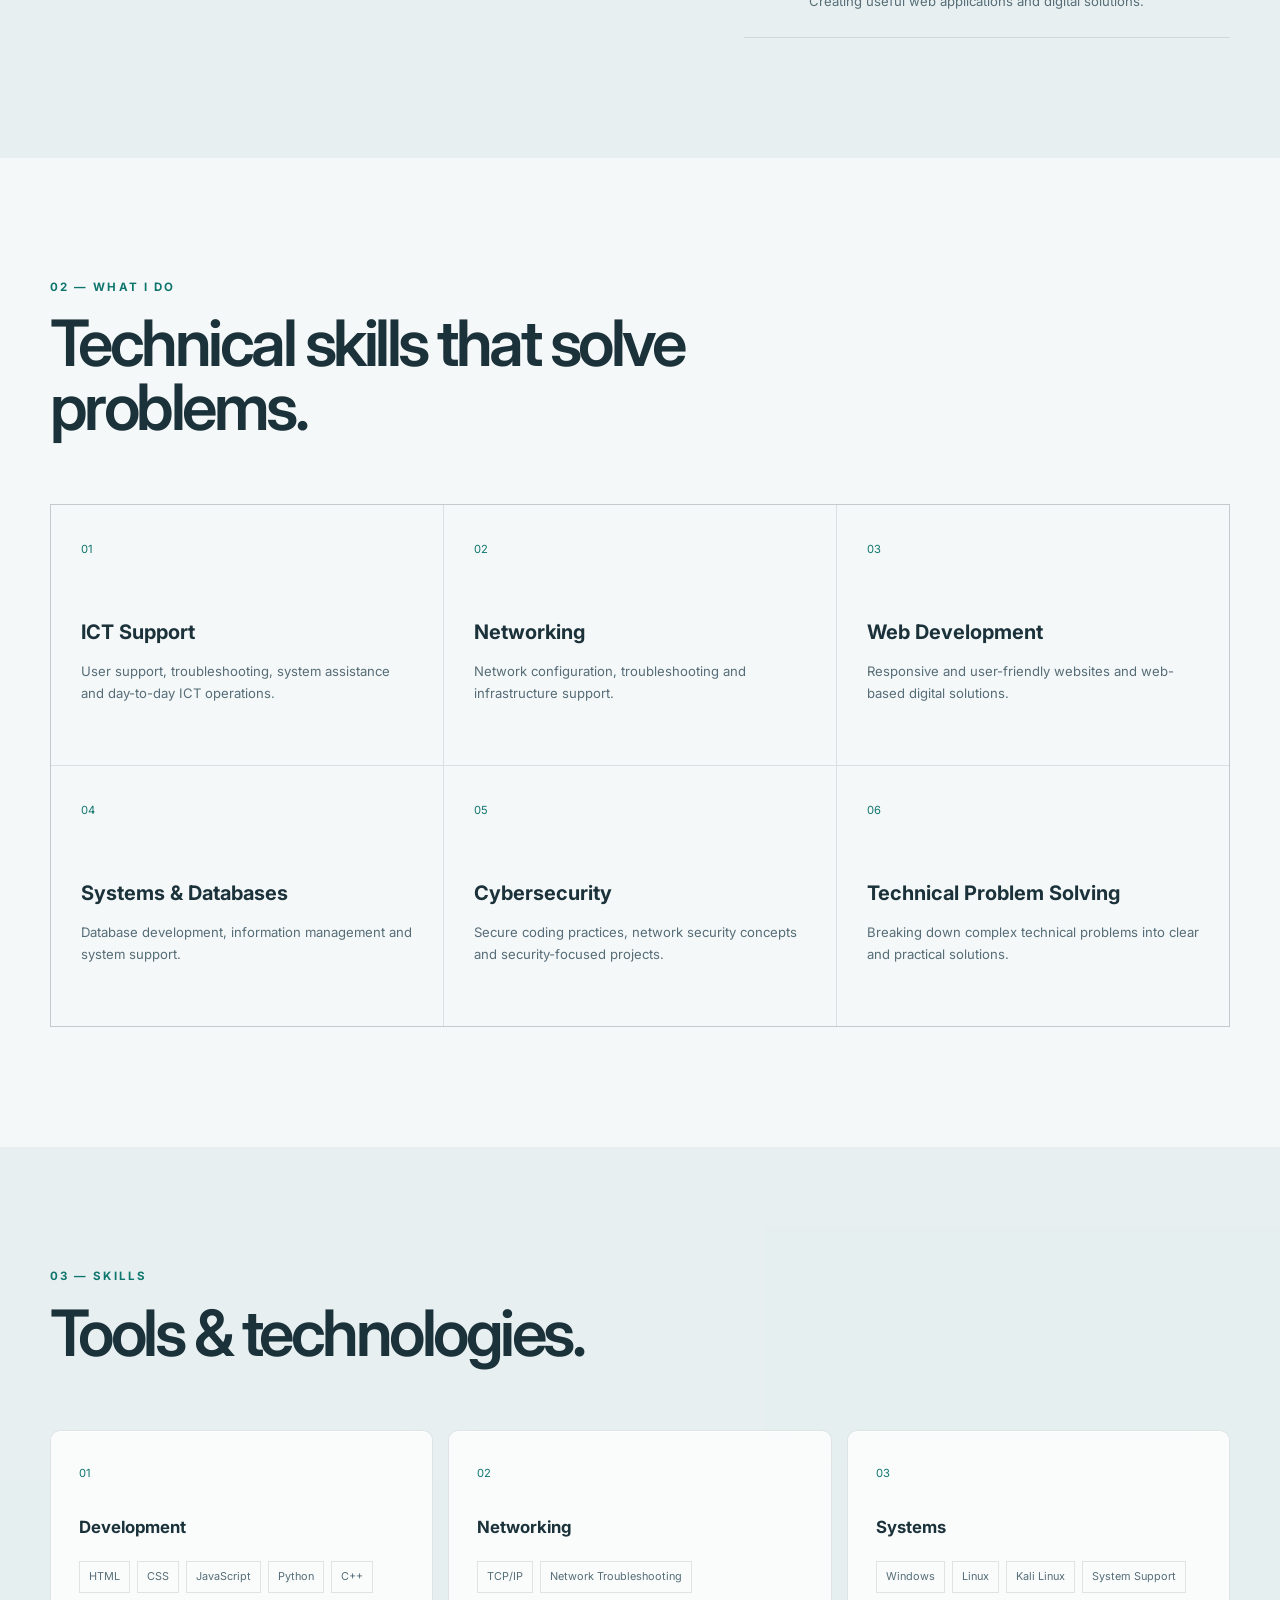
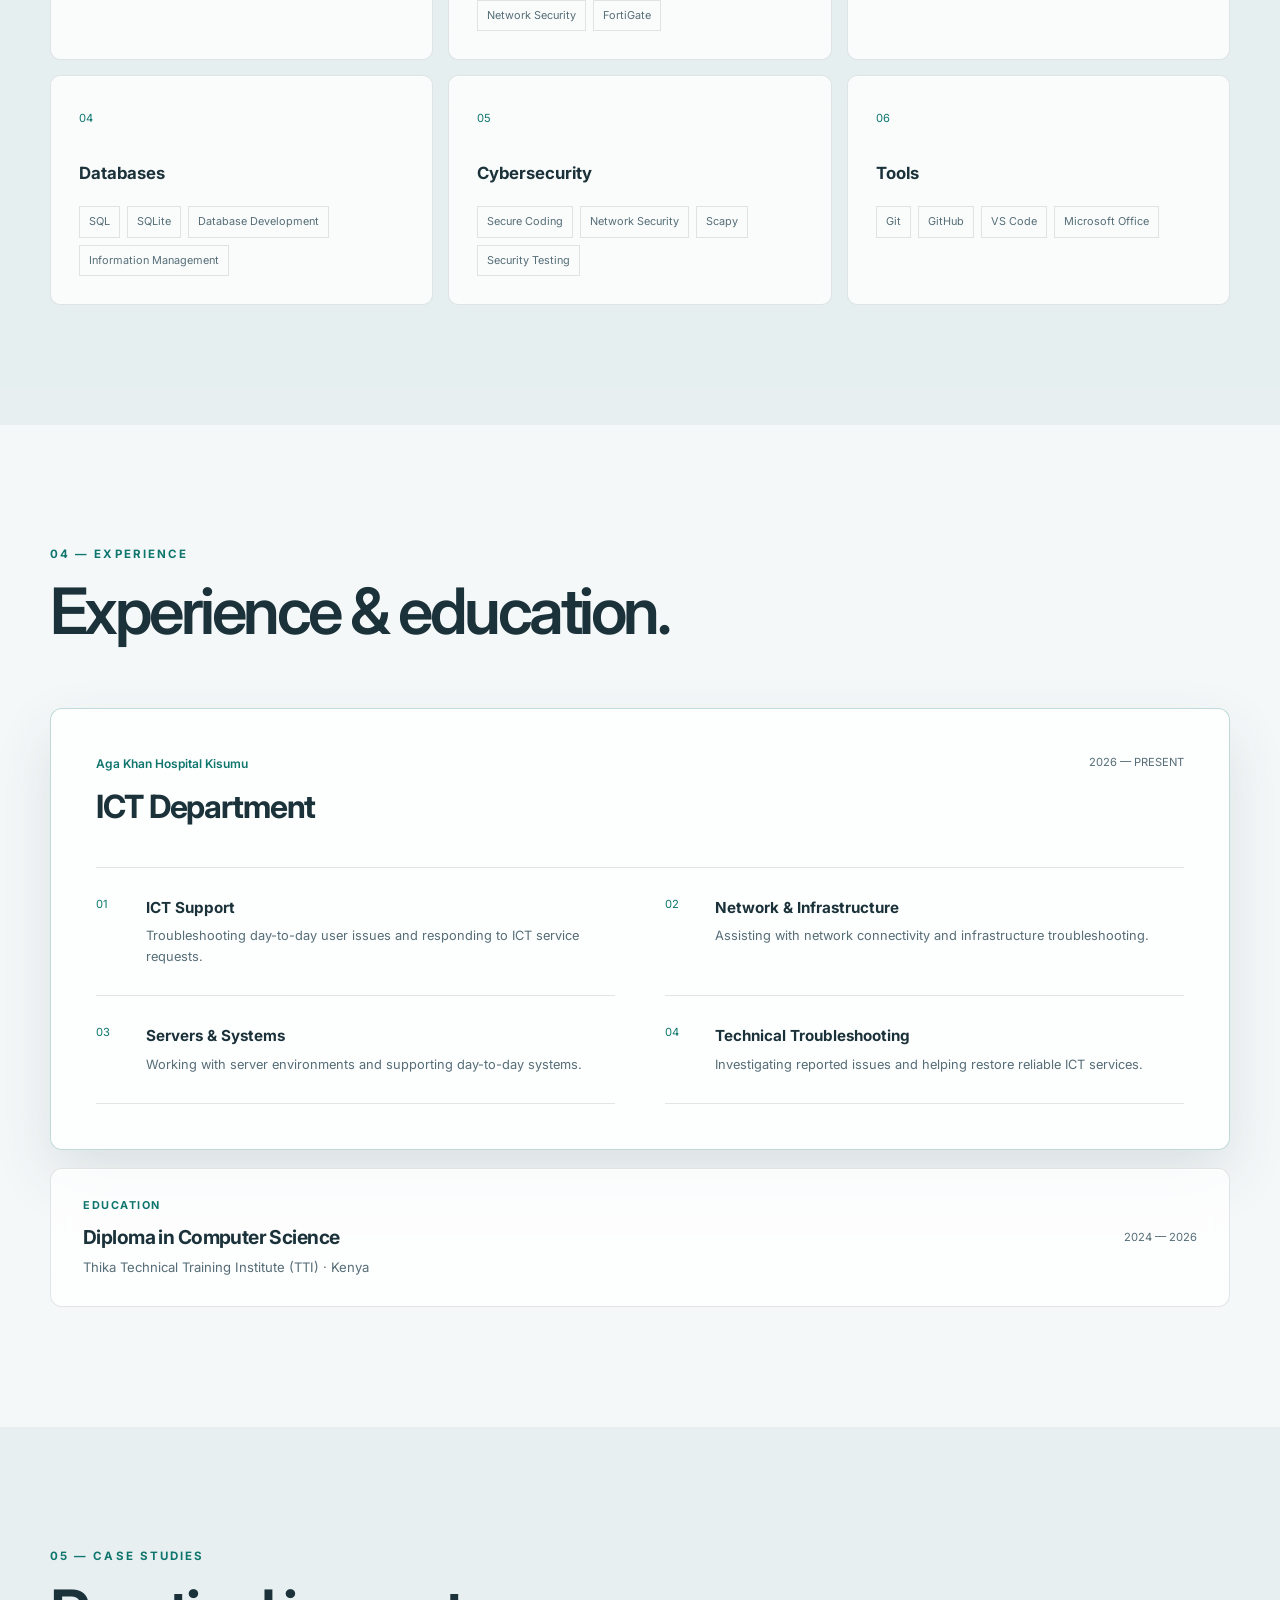
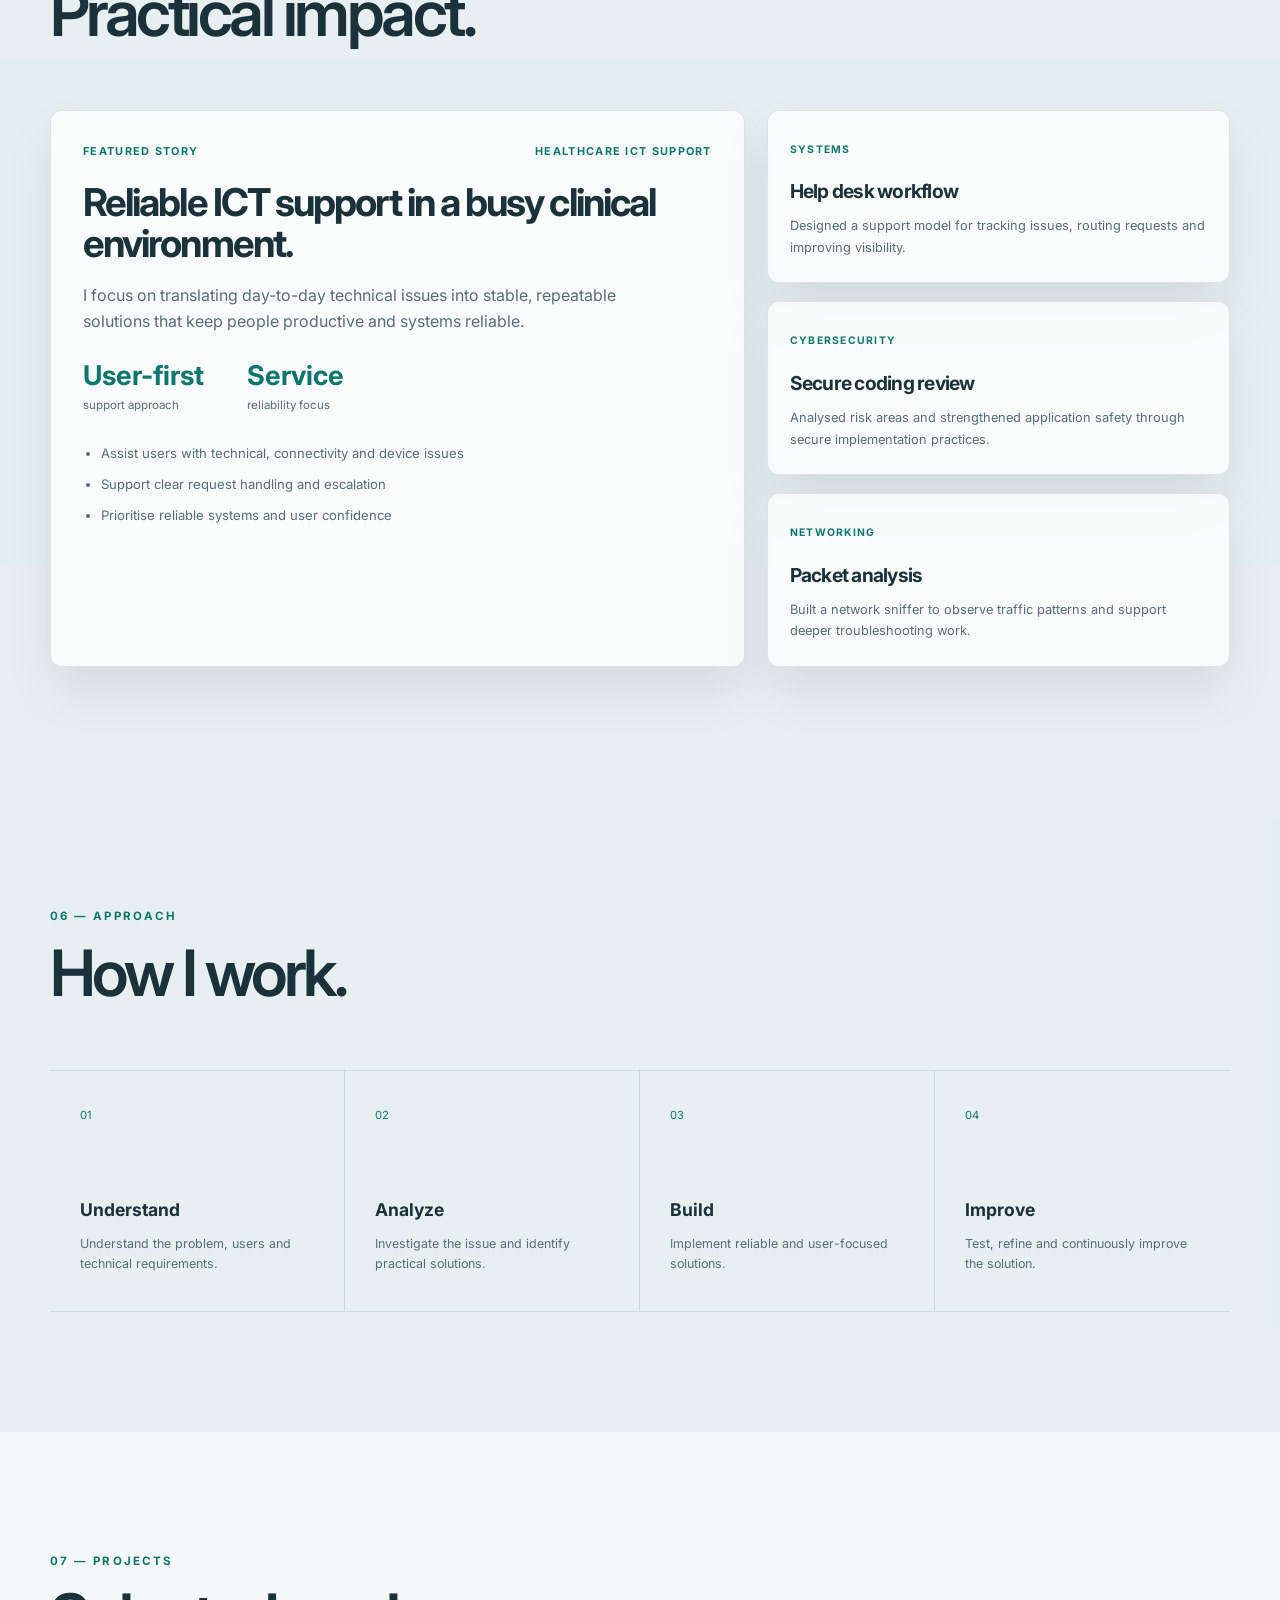
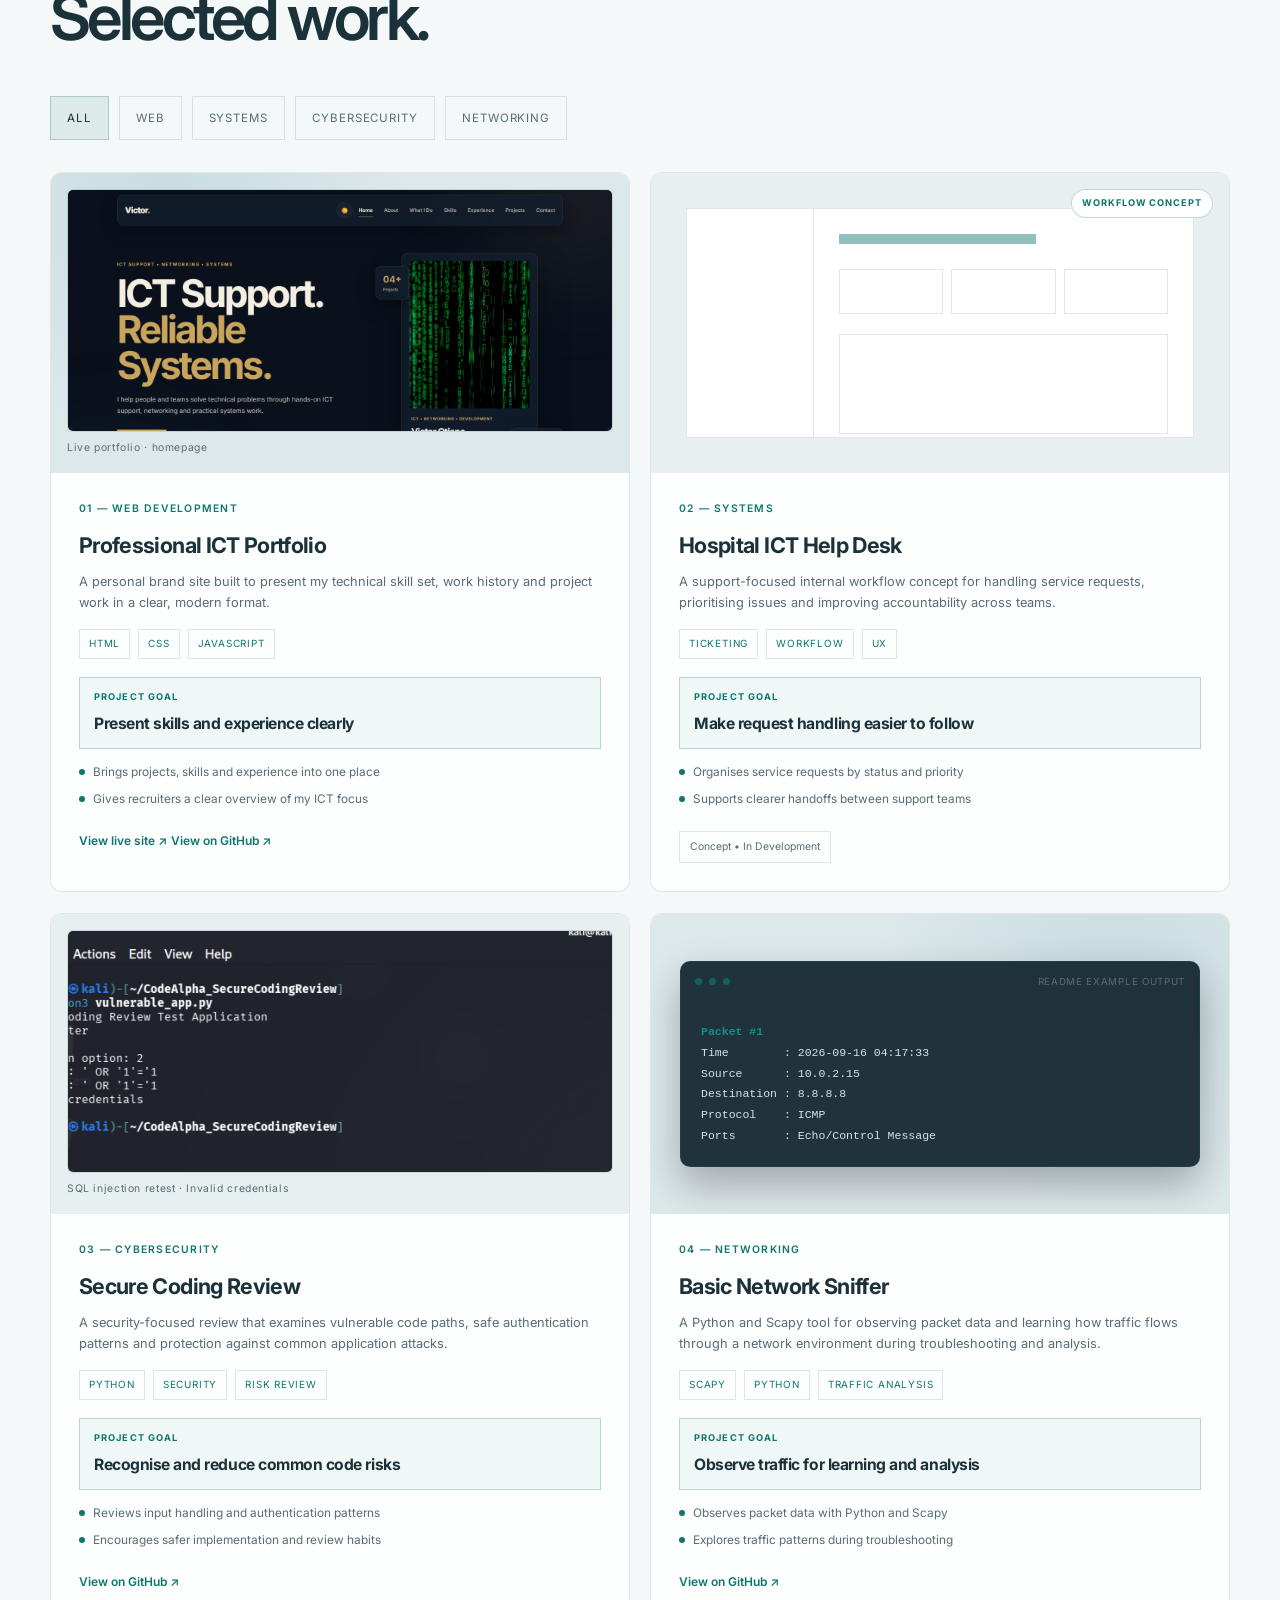
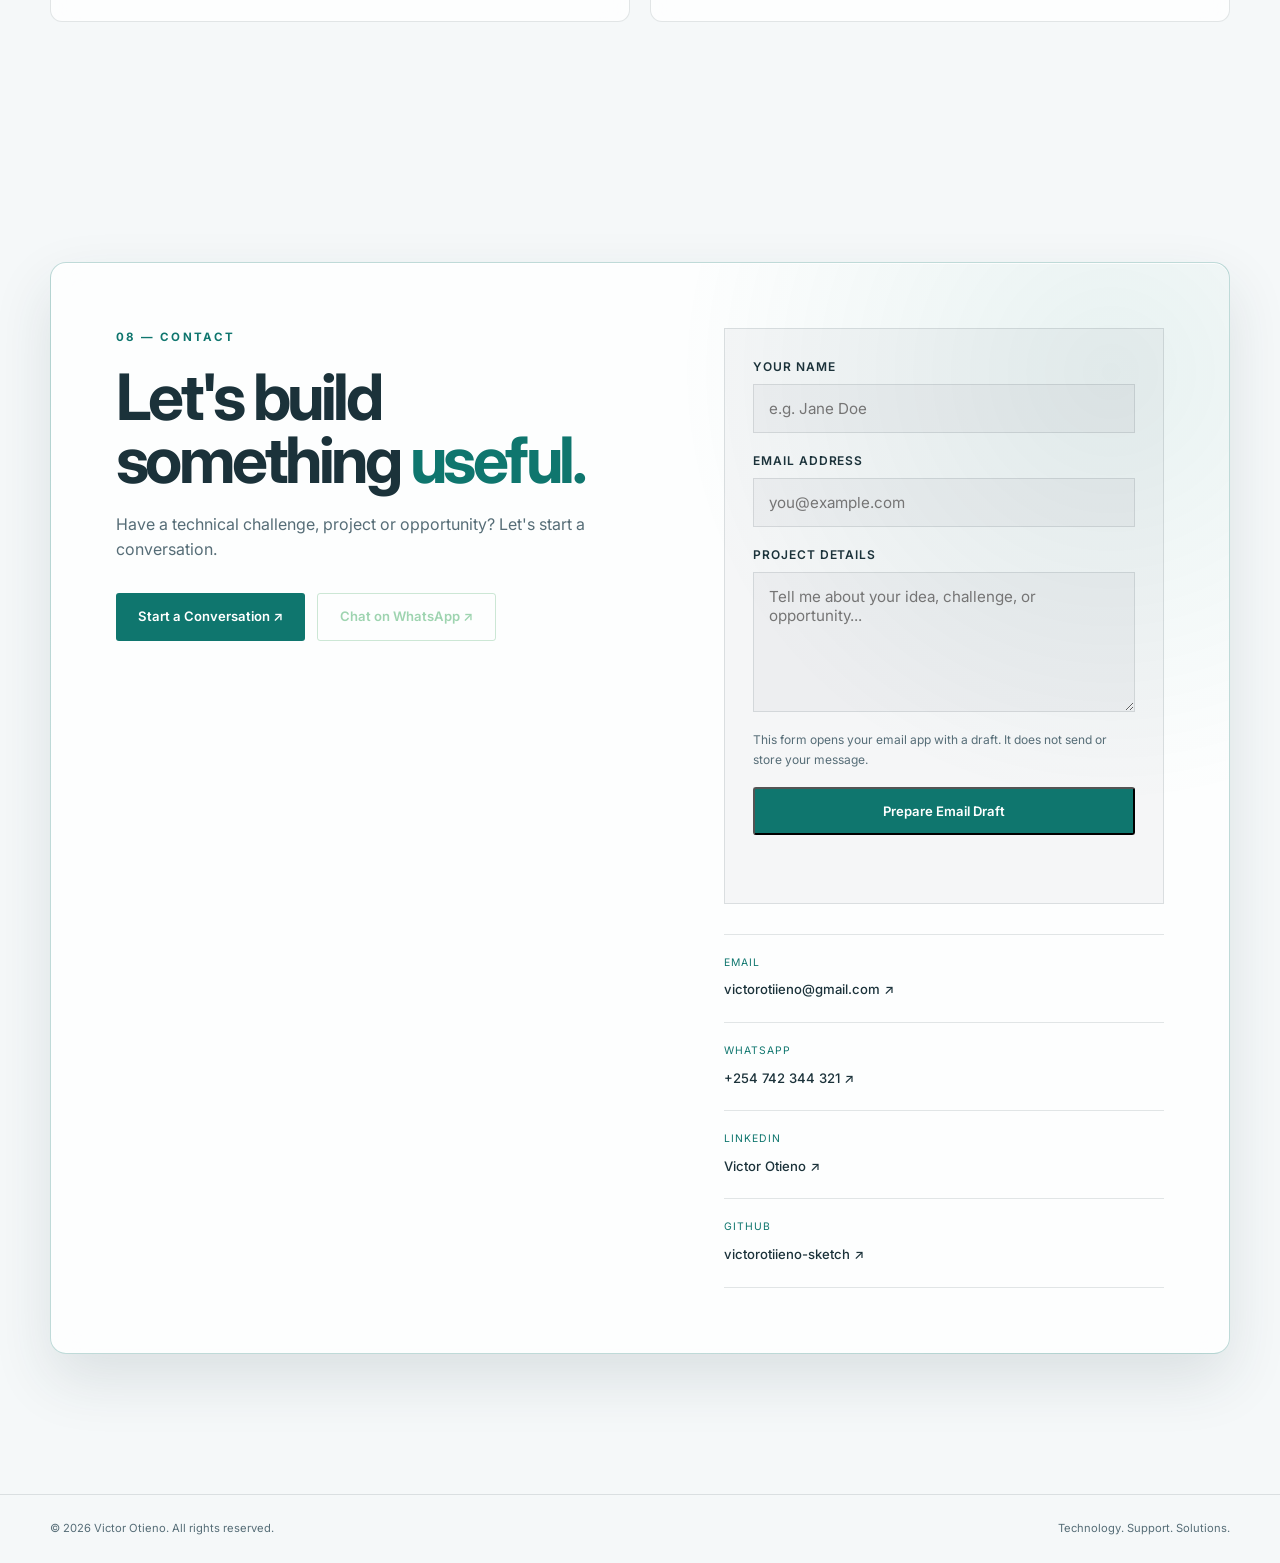
==== commit 780b7b61: "Refresh portfolio with slate and teal theme Co-authored-by: Copilot <223556219+Copilot@users.noreply" ====
--- a/index.html
+++ b/index.html
@@ -6,7 +6,7 @@
     <meta name="description" content="Victor Otieno | ICT Professional specializing in technical support, networking, web development, systems, databases and digital solutions.">
     <meta name="keywords" content="Victor Otieno, ICT Professional, ICT Support, Networking, Web Development, Systems Support, Kenya">
     <meta name="author" content="Victor Otieno">
-    <meta name="theme-color" content="#111a29">
+    <meta name="theme-color" content="#f5f8f9">
     <title>Victor Otieno | ICT Professional</title>
     <meta property="og:type" content="website">
     <meta property="og:title" content="Victor Otieno | ICT Professional">
--- a/style.css
+++ b/style.css
@@ -1,45 +1,55 @@
 :root {
-    --bg: #111a29;
-    --bg-soft: #162235;
-    --surface: #1b2a3d;
-    --surface-light: #24364d;
-    --cream: #f5efe2;
-    --cream-muted: #bdb7aa;
-    --gold: #c9a45c;
-    --gold-light: #dfc17b;
-    --gold-soft: rgba(201, 164, 92, 0.12);
-    --border: rgba(245, 239, 226, 0.1);
-    --border-gold: rgba(201, 164, 92, 0.25);
-    --glass-surface: rgba(27, 42, 61, 0.68);
-    --glass-strong: rgba(27, 42, 61, 0.88);
+    --bg: #15212b;
+    --bg-soft: #1c2b35;
+    --surface: #233640;
+    --surface-light: #304852;
+    --cream: #f2f6f7;
+    --cream-muted: #aebdc4;
+    --accent: #5eead4;
+    --accent-light: #99f6e4;
+    --accent-foreground: #14251f;
+    --accent-rgb: 94, 234, 212;
+    --accent-soft: rgba(var(--accent-rgb), 0.12);
+    --border: rgba(242, 246, 247, 0.11);
+    --border-accent: rgba(var(--accent-rgb), 0.28);
+    --glass-surface: rgba(35, 54, 64, 0.72);
+    --glass-strong: rgba(29, 46, 56, 0.91);
     --glass-highlight: rgba(255, 255, 255, 0.07);
-    --visual-surface: #17263a;
-    --visual-deep: #162438;
-    --terminal-surface: rgba(17, 26, 41, 0.94);
+    --visual-surface: #263a45;
+    --visual-deep: #1d3039;
+    --terminal-surface: rgba(21, 33, 43, 0.95);
     --success: #6fbd8b;
     --shadow: rgba(0, 0, 0, 0.35);
+    --section-tint: rgba(10, 22, 28, 0.32);
+    --field-surface: rgba(10, 22, 28, 0.12);
+    --control-surface: rgba(255, 255, 255, 0.025);
     --max-width: 1180px;
 }
 
 body[data-theme="light"] {
-    --bg: #f5f1e8;
-    --bg-soft: #f9f5ef;
+    --bg: #f5f8f9;
+    --bg-soft: #ecf2f4;
     --surface: #ffffff;
-    --surface-light: #efe7dc;
-    --cream: #122033;
-    --cream-muted: #4a5e72;
-    --gold: #b8872d;
-    --gold-light: #d39d3d;
-    --gold-soft: rgba(184, 135, 45, 0.12);
-    --border: rgba(18, 32, 51, 0.1);
-    --border-gold: rgba(184, 135, 45, 0.25);
-    --glass-surface: rgba(255, 255, 255, 0.68);
-    --glass-strong: rgba(255, 255, 255, 0.86);
-    --glass-highlight: rgba(255, 255, 255, 0.72);
-    --visual-surface: #efe7dc;
-    --visual-deep: #e5ded2;
-    --terminal-surface: rgba(18, 32, 51, 0.94);
-    --shadow: rgba(14, 22, 32, 0.12);
+    --surface-light: #e7eff1;
+    --cream: #1b323a;
+    --cream-muted: #566d77;
+    --accent: #0f766e;
+    --accent-light: #0d9488;
+    --accent-foreground: #ffffff;
+    --accent-rgb: 15, 118, 110;
+    --accent-soft: rgba(var(--accent-rgb), 0.1);
+    --border: rgba(27, 50, 58, 0.12);
+    --border-accent: rgba(var(--accent-rgb), 0.26);
+    --glass-surface: rgba(255, 255, 255, 0.78);
+    --glass-strong: rgba(255, 255, 255, 0.94);
+    --glass-highlight: rgba(255, 255, 255, 0.76);
+    --visual-surface: #e8eff1;
+    --visual-deep: #dde8eb;
+    --terminal-surface: rgba(24, 43, 51, 0.96);
+    --shadow: rgba(32, 54, 62, 0.12);
+    --section-tint: rgba(220, 232, 235, 0.58);
+    --field-surface: rgba(27, 50, 58, 0.035);
+    --control-surface: rgba(27, 50, 58, 0.035);
 }
 
 * {
@@ -84,7 +94,7 @@
     width: 72px;
     height: 2px;
     border-radius: 2px;
-    background: linear-gradient(90deg, transparent, var(--gold), transparent);
+    background: linear-gradient(90deg, transparent, var(--accent), transparent);
     transform: scaleX(0.35);
 }
 
@@ -105,7 +115,7 @@
 
 a:focus-visible,
 button:focus-visible {
-    outline: 2px solid var(--gold);
+    outline: 2px solid var(--accent);
     outline-offset: 4px;
 }
 
@@ -132,8 +142,8 @@
     z-index: -3;
     opacity: 0.26;
     background-image:
-        linear-gradient(rgba(201, 164, 92, 0.035) 1px, transparent 1px),
-        linear-gradient(90deg, rgba(201, 164, 92, 0.035) 1px, transparent 1px);
+        linear-gradient(rgba(var(--accent-rgb), 0.035) 1px, transparent 1px),
+        linear-gradient(90deg, rgba(var(--accent-rgb), 0.035) 1px, transparent 1px);
     background-size: 70px 70px;
 }
 
@@ -150,13 +160,13 @@
 .glow-one {
     top: -250px;
     right: -150px;
-    background: rgba(201, 164, 92, 0.1);
+    background: rgba(var(--accent-rgb), 0.1);
 }
 
 .glow-two {
     bottom: -250px;
     left: -150px;
-    background: rgba(62, 105, 150, 0.16);
+    background: rgba(var(--accent-rgb), 0.08);
 }
 
 .header {
@@ -186,7 +196,7 @@
 }
 
 .header.scrolled .nav-container {
-    border-color: var(--border-gold);
+    border-color: var(--border-accent);
     background: var(--glass-strong);
     box-shadow: 0 18px 48px var(--shadow);
 }
@@ -214,25 +224,25 @@
     height: 42px;
     border: 1px solid var(--border);
     border-radius: 999px;
-    background: rgba(255, 255, 255, 0.02);
+    background: var(--control-surface);
     color: var(--cream);
     cursor: pointer;
     transition: 0.25s ease;
 }
 
 .theme-toggle:hover {
-    border-color: var(--border-gold);
+    border-color: var(--border-accent);
     transform: translateY(-2px);
 }
 
 .theme-toggle__icon {
     display: inline-block;
     font-size: 1rem;
-    filter: drop-shadow(0 0 12px rgba(201, 164, 92, 0.35));
+    filter: drop-shadow(0 0 12px rgba(var(--accent-rgb), 0.35));
 }
 
 .logo span {
-    color: var(--gold);
+    color: var(--accent);
 }
 
 .nav {
@@ -261,7 +271,7 @@
     bottom: -8px;
     width: 0;
     height: 1px;
-    background: var(--gold);
+    background: var(--accent);
     transition: 0.3s ease;
 }
 
@@ -340,7 +350,7 @@
     inset: 0 auto auto 0;
     width: 100%;
     height: 2px;
-    background: linear-gradient(90deg, var(--gold), transparent);
+    background: linear-gradient(90deg, var(--accent), transparent);
 }
 
 .stat-label {
@@ -362,7 +372,7 @@
 
 .eyebrow,
 .section-number {
-    color: var(--gold);
+    color: var(--accent);
     font-size: 0.72rem;
     font-weight: 700;
     letter-spacing: 0.18em;
@@ -379,7 +389,7 @@
 }
 
 .hero h1 span {
-    color: var(--gold);
+    color: var(--accent);
 }
 
 .hero-description {
@@ -418,12 +428,12 @@
 }
 
 .btn-primary {
-    background: var(--gold);
-    color: #101722;
+    background: var(--accent);
+    color: var(--accent-foreground);
 }
 
 .btn-primary:hover {
-    background: var(--gold-light);
+    background: var(--accent-light);
 }
 
 .btn-outline {
@@ -432,8 +442,8 @@
 }
 
 .btn-outline:hover {
-    border-color: var(--gold);
-    color: var(--gold);
+    border-color: var(--accent);
+    color: var(--accent);
 }
 
 .btn-text {
@@ -441,7 +451,7 @@
 }
 
 .btn-text:hover {
-    color: var(--gold);
+    color: var(--accent);
 }
 
 .btn-whatsapp {
@@ -466,7 +476,7 @@
 }
 
 .hero-socials a:hover {
-    color: var(--gold);
+    color: var(--accent);
 }
 
 .hero-visual {
@@ -482,7 +492,7 @@
     width: 360px;
     padding: 20px;
     background: var(--glass-strong);
-    border: 1px solid var(--border-gold);
+    border: 1px solid var(--border-accent);
     border-radius: 16px;
     box-shadow: 0 35px 80px rgba(0, 0, 0, 0.35);
     -webkit-backdrop-filter: blur(20px);
@@ -523,7 +533,7 @@
 }
 
 .profile-info p {
-    color: var(--gold);
+    color: var(--accent);
     font-size: 0.62rem;
     font-weight: 700;
     letter-spacing: 0.12em;
@@ -569,7 +579,7 @@
     position: absolute;
     padding: 15px 18px;
     background: var(--glass-strong);
-    border: 1px solid var(--border-gold);
+    border: 1px solid var(--border-accent);
     border-radius: 12px;
     box-shadow: 0 20px 50px rgba(0, 0, 0, 0.3);
     -webkit-backdrop-filter: blur(18px);
@@ -586,7 +596,7 @@
 .projects-count strong {
     display: block;
     font-size: 1.5rem;
-    color: var(--gold);
+    color: var(--accent);
 }
 
 .projects-count span,
@@ -622,7 +632,7 @@
 }
 
 .about {
-    background: rgba(14, 23, 38, 0.35);
+    background: var(--section-tint);
 }
 
 .about-grid {
@@ -656,7 +666,7 @@
 }
 
 .highlight > span {
-    color: var(--gold);
+    color: var(--accent);
     font-size: 0.7rem;
 }
 
@@ -690,7 +700,7 @@
 }
 
 .service-number {
-    color: var(--gold);
+    color: var(--accent);
     font-size: 0.7rem;
 }
 
@@ -706,7 +716,7 @@
 }
 
 .skills {
-    background: rgba(14, 23, 38, 0.35);
+    background: var(--section-tint);
 }
 
 .skills-grid {
@@ -727,12 +737,12 @@
 }
 
 .skill-group:hover {
-    border-color: var(--border-gold);
+    border-color: var(--border-accent);
     transform: translateY(-3px);
 }
 
 .skill-group > span {
-    color: var(--gold);
+    color: var(--accent);
     font-size: 0.7rem;
 }
 
@@ -756,7 +766,7 @@
 
 .experience-card {
     padding: 45px;
-    border: 1px solid var(--border-gold);
+    border: 1px solid var(--border-accent);
     border-radius: 12px;
     background: var(--glass-surface);
     box-shadow: inset 0 1px 0 var(--glass-highlight), 0 25px 60px var(--shadow);
@@ -781,7 +791,7 @@
 
 .education-label {
     margin-bottom: 8px;
-    color: var(--gold);
+    color: var(--accent);
     font-size: 0.68rem;
     font-weight: 700;
     letter-spacing: 0.14em;
@@ -807,7 +817,7 @@
 }
 
 .experience-company {
-    color: var(--gold);
+    color: var(--accent);
     font-size: 0.75rem;
     font-weight: 600;
 }
@@ -839,7 +849,7 @@
 }
 
 .experience-item > span {
-    color: var(--gold);
+    color: var(--accent);
     font-size: 0.7rem;
 }
 
@@ -854,7 +864,7 @@
 }
 
 .case-studies {
-    background: rgba(14, 23, 38, 0.35);
+    background: var(--section-tint);
 }
 
 .case-study-shell {
@@ -884,7 +894,7 @@
     justify-content: space-between;
     gap: 12px;
     margin-bottom: 22px;
-    color: var(--gold);
+    color: var(--accent);
     font-size: 0.68rem;
     font-weight: 700;
     letter-spacing: 0.12em;
@@ -917,7 +927,7 @@
 .case-metrics strong {
     display: block;
     font-size: clamp(1.7rem, 2vw, 2.3rem);
-    color: var(--gold);
+    color: var(--accent);
     line-height: 1;
 }
 
@@ -954,7 +964,7 @@
 .case-tag {
     display: inline-block;
     margin-bottom: 18px;
-    color: var(--gold);
+    color: var(--accent);
     font-size: 0.65rem;
     font-weight: 700;
     letter-spacing: 0.12em;
@@ -974,7 +984,7 @@
 }
 
 .process {
-    background: rgba(14, 23, 38, 0.35);
+    background: var(--section-tint);
 }
 
 .process-grid {
@@ -995,7 +1005,7 @@
 }
 
 .process-card > span {
-    color: var(--gold);
+    color: var(--accent);
     font-size: 0.7rem;
 }
 
@@ -1031,9 +1041,9 @@
 
 .filter-btn:hover,
 .filter-btn.active {
-    border-color: var(--border-gold);
+    border-color: var(--border-accent);
     color: var(--cream);
-    background: var(--gold-soft);
+    background: var(--accent-soft);
 }
 
 .projects-grid {
@@ -1056,7 +1066,7 @@
 }
 
 .project-card:hover {
-    border-color: var(--border-gold);
+    border-color: var(--border-accent);
     transform: perspective(1000px) rotateX(var(--tilt-x, 0deg)) rotateY(var(--tilt-y, 0deg)) translateY(-6px) scale(1.01);
     box-shadow: 0 30px 60px var(--shadow);
 }
@@ -1070,7 +1080,7 @@
 }
 
 .project-content > a:hover {
-    color: var(--gold-light);
+    color: var(--accent-light);
     letter-spacing: 0.02em;
 }
 
@@ -1087,10 +1097,10 @@
     top: 16px;
     right: 16px;
     padding: 6px 10px;
-    border: 1px solid var(--border-gold);
+    border: 1px solid var(--border-accent);
     border-radius: 999px;
     background: var(--glass-strong);
-    color: var(--gold);
+    color: var(--accent);
     font-size: 0.58rem;
     font-weight: 700;
     letter-spacing: 0.1em;
@@ -1112,7 +1122,7 @@
     width: 6px;
     height: 6px;
     border-radius: 50%;
-    background: var(--gold);
+    background: var(--accent);
     opacity: 0.7;
 }
 
@@ -1124,13 +1134,13 @@
     width: 65%;
     height: 7px;
     margin-bottom: 12px;
-    background: rgba(245, 239, 226, 0.12);
+    background: var(--glass-highlight);
 }
 
 .visual-line.large {
     width: 80%;
     height: 15px;
-    background: rgba(201, 164, 92, 0.45);
+    background: rgba(var(--accent-rgb), 0.45);
 }
 
 .visual-line.short {
@@ -1146,7 +1156,7 @@
 
 .visual-boxes span {
     height: 80px;
-    border: 1px solid var(--border-gold);
+    border: 1px solid var(--border-accent);
 }
 
 .system-window {
@@ -1170,7 +1180,7 @@
 .system-header {
     width: 60%;
     height: 10px;
-    background: rgba(201, 164, 92, 0.45);
+    background: rgba(var(--accent-rgb), 0.45);
 }
 
 .system-cards {
@@ -1199,7 +1209,7 @@
 
 .portfolio-visual {
     background:
-        radial-gradient(circle at 20% 10%, rgba(201, 164, 92, 0.1), transparent 45%),
+        radial-gradient(circle at 20% 10%, rgba(var(--accent-rgb), 0.1), transparent 45%),
         var(--visual-deep);
 }
 
@@ -1265,7 +1275,7 @@
     place-items: center;
     padding: 24px;
     background:
-        radial-gradient(circle at 80% 20%, rgba(201, 164, 92, 0.1), transparent 45%),
+        radial-gradient(circle at 80% 20%, rgba(var(--accent-rgb), 0.1), transparent 45%),
         var(--visual-deep);
 }
 
@@ -1273,7 +1283,7 @@
     width: 100%;
     max-width: 520px;
     overflow: hidden;
-    border: 1px solid var(--border-gold);
+    border: 1px solid var(--border-accent);
     border-radius: 10px;
     background: var(--terminal-surface);
     box-shadow: 0 18px 40px rgba(0, 0, 0, 0.28);
@@ -1295,7 +1305,7 @@
     width: 7px;
     height: 7px;
     border-radius: 50%;
-    background: var(--gold);
+    background: var(--accent);
     opacity: 0.7;
 }
 
@@ -1314,7 +1324,7 @@
 }
 
 .sniffer-terminal code span {
-    color: var(--gold-light);
+    color: var(--accent-light);
     font-weight: 700;
 }
 
@@ -1323,7 +1333,7 @@
 }
 
 .project-content > p:first-child {
-    color: var(--gold);
+    color: var(--accent);
     font-size: 0.65rem;
     font-weight: 600;
     letter-spacing: 0.12em;
@@ -1350,7 +1360,7 @@
 .project-meta span {
     padding: 6px 9px;
     border: 1px solid var(--border);
-    color: var(--gold);
+    color: var(--accent);
     font-size: 0.62rem;
     letter-spacing: 0.08em;
     text-transform: uppercase;
@@ -1359,13 +1369,13 @@
 .project-impact {
     margin-top: 18px;
     padding: 12px 14px;
-    border: 1px solid var(--border-gold);
-    background: rgba(201, 164, 92, 0.05);
+    border: 1px solid var(--border-accent);
+    background: rgba(var(--accent-rgb), 0.05);
 }
 
 .project-impact span {
     display: block;
-    color: var(--gold);
+    color: var(--accent);
     font-size: 0.58rem;
     font-weight: 700;
     letter-spacing: 0.12em;
@@ -1402,13 +1412,13 @@
     width: 6px;
     height: 6px;
     border-radius: 50%;
-    background: var(--gold);
+    background: var(--accent);
 }
 
 .project-content a {
     display: inline-block;
     margin-top: 22px;
-    color: var(--gold);
+    color: var(--accent);
     font-size: 0.75rem;
     font-weight: 600;
 }
@@ -1431,10 +1441,10 @@
     grid-template-columns: 1.1fr 0.9fr;
     gap: 70px;
     padding: 65px;
-    border: 1px solid var(--border-gold);
+    border: 1px solid var(--border-accent);
     border-radius: 16px;
     background:
-        radial-gradient(circle at 90% 10%, rgba(201, 164, 92, 0.09), transparent 30%),
+        radial-gradient(circle at 90% 10%, rgba(var(--accent-rgb), 0.09), transparent 30%),
         var(--glass-surface);
     box-shadow: inset 0 1px 0 var(--glass-highlight), 0 25px 60px var(--shadow);
     -webkit-backdrop-filter: blur(16px);
@@ -1451,7 +1461,7 @@
     gap: 18px;
     padding: 28px;
     border: 1px solid var(--border);
-    background: rgba(10, 17, 29, 0.12);
+    background: var(--field-surface);
 }
 
 .field-group {
@@ -1471,7 +1481,7 @@
 .field-group textarea {
     width: 100%;
     border: 1px solid var(--border);
-    background: rgba(255, 255, 255, 0.02);
+    background: var(--control-surface);
     color: var(--cream);
     padding: 14px 15px;
     font-size: 0.95rem;
@@ -1486,13 +1496,13 @@
 .field-group input:focus,
 .field-group textarea:focus {
     outline: none;
-    border-color: var(--gold);
-    box-shadow: 0 0 0 3px rgba(201, 164, 92, 0.12);
+    border-color: var(--accent);
+    box-shadow: 0 0 0 3px rgba(var(--accent-rgb), 0.12);
 }
 
 .field-group input:focus-visible,
 .field-group textarea:focus-visible {
-    outline: 2px solid var(--gold);
+    outline: 2px solid var(--accent);
     outline-offset: 2px;
 }
 
@@ -1505,7 +1515,7 @@
 .form-status {
     min-height: 1.4em;
     margin-top: 4px;
-    color: var(--gold);
+    color: var(--accent);
     font-size: 0.8rem;
 }
 
@@ -1518,7 +1528,7 @@
 }
 
 .contact-content h2 span {
-    color: var(--gold);
+    color: var(--accent);
 }
 
 .contact-content > p:not(.section-number) {
@@ -1546,7 +1556,7 @@
 .contact-details span {
     display: block;
     margin-bottom: 5px;
-    color: var(--gold);
+    color: var(--accent);
     font-size: 0.65rem;
     text-transform: uppercase;
     letter-spacing: 0.1em;
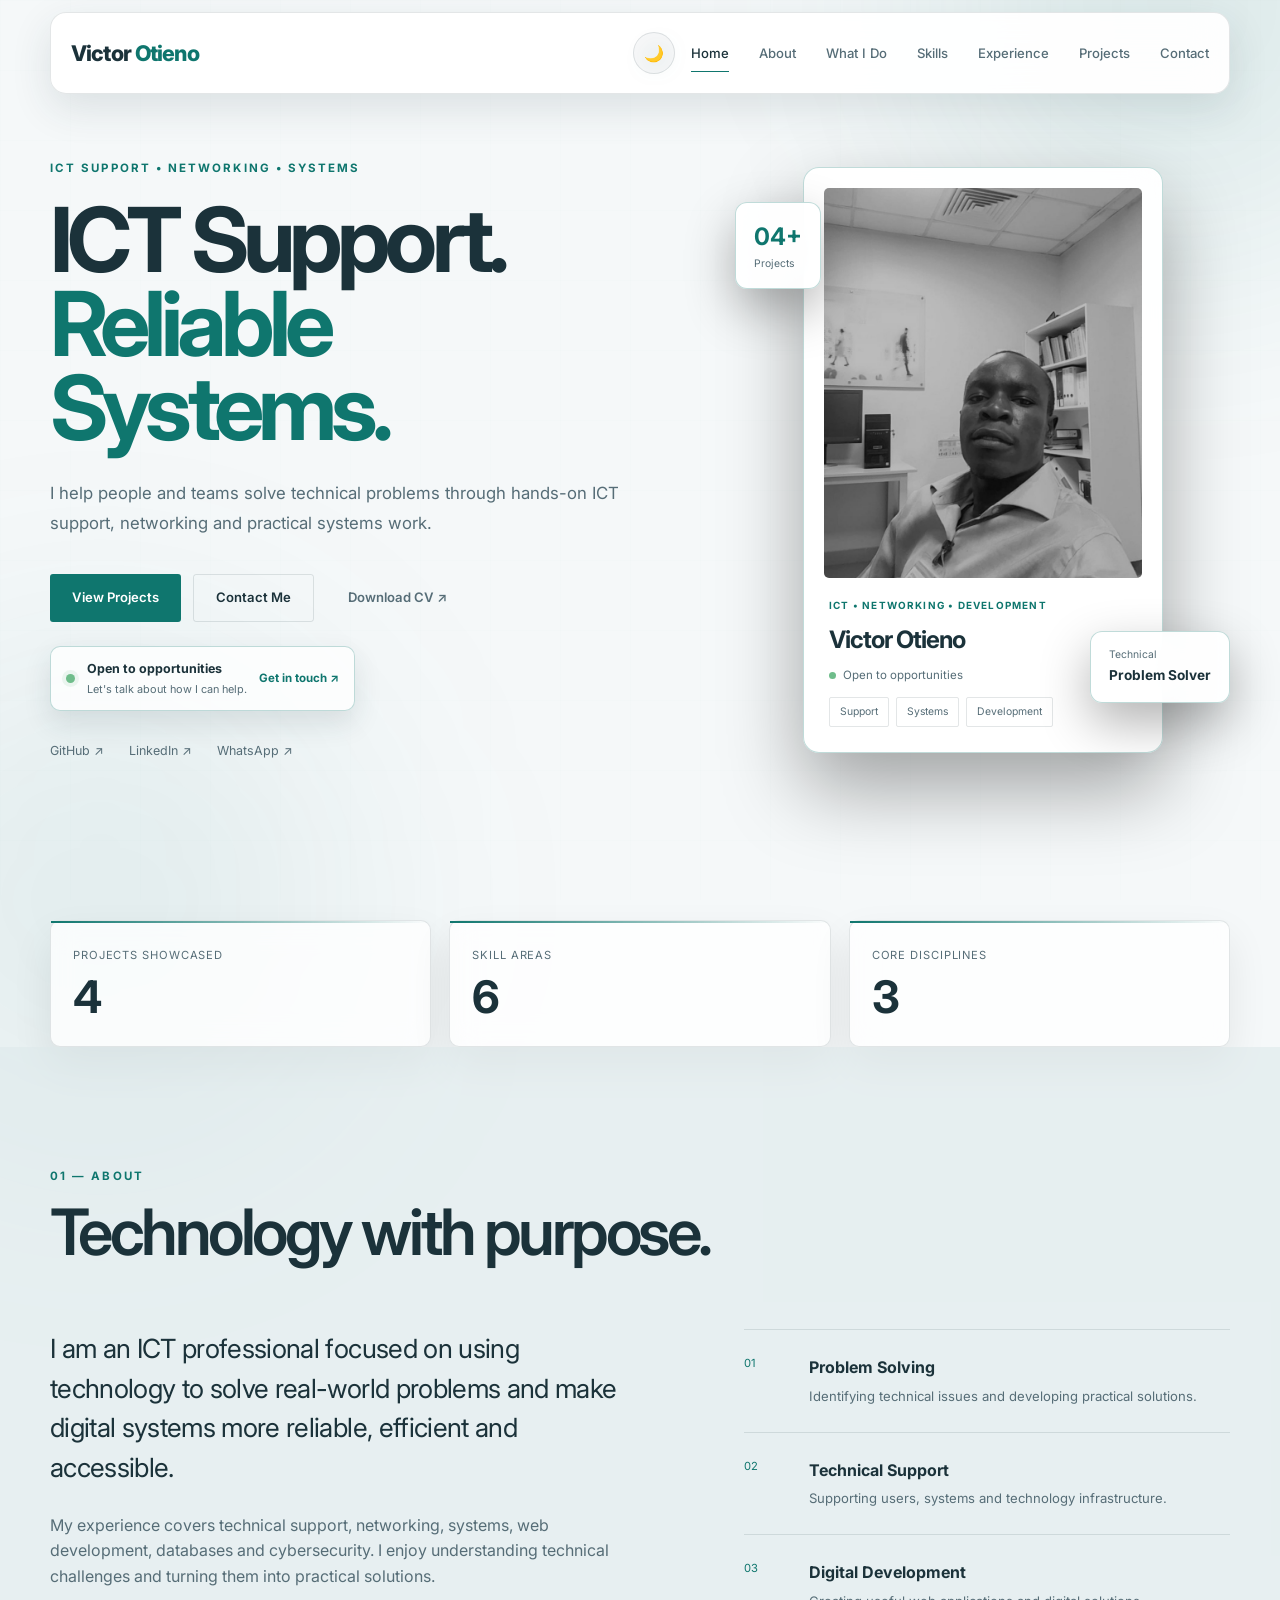
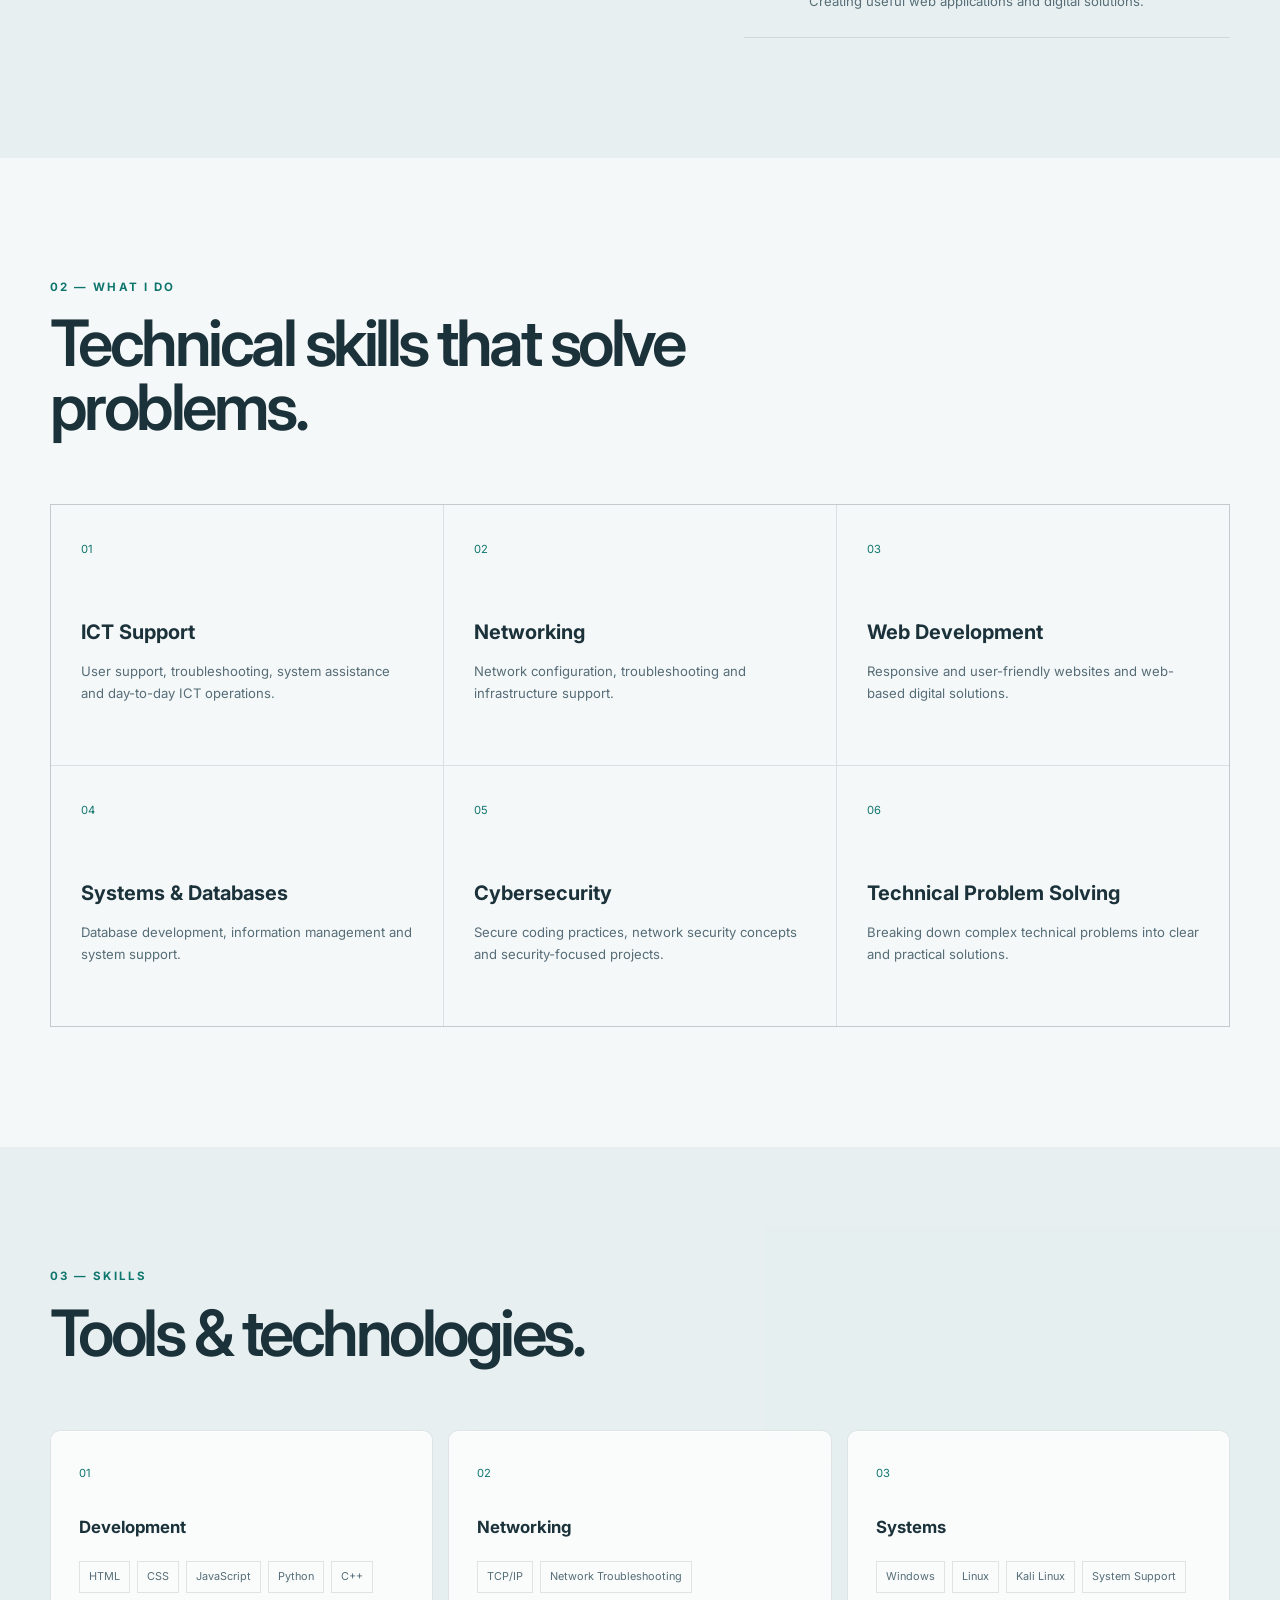
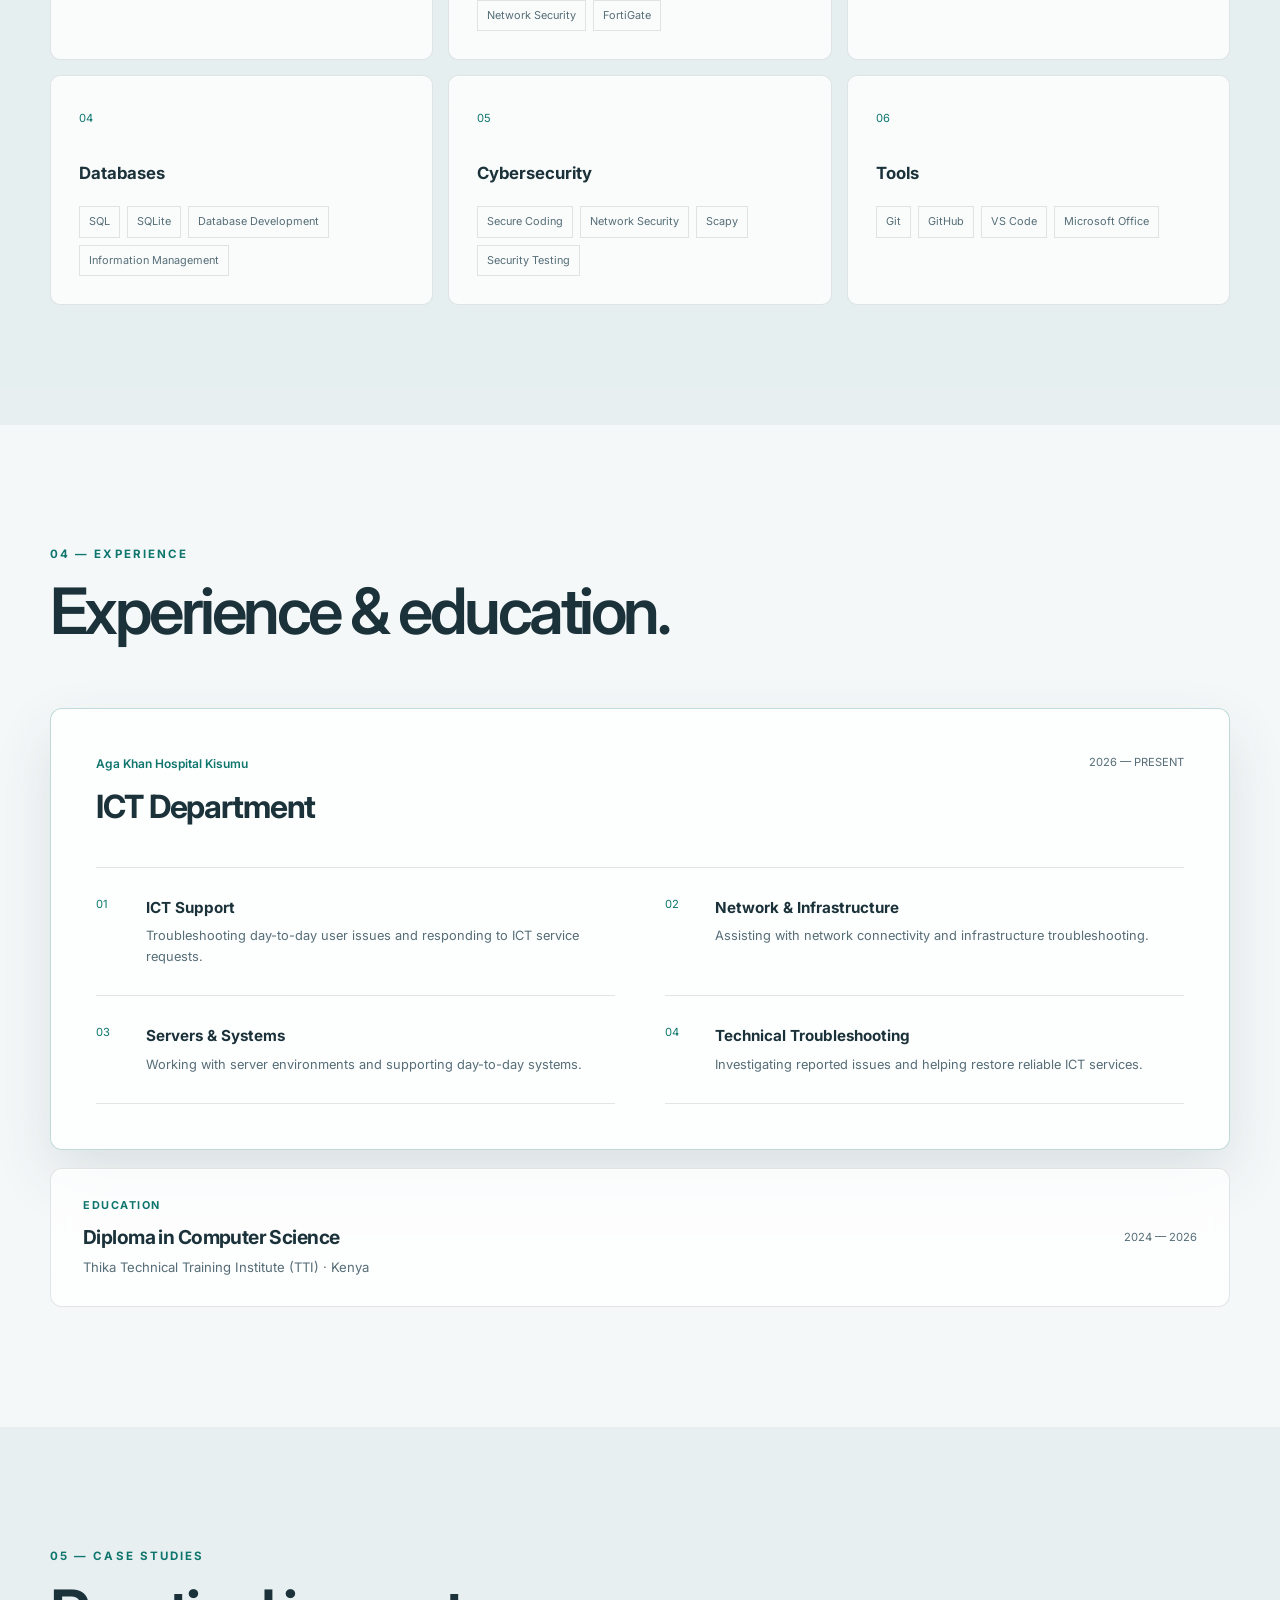
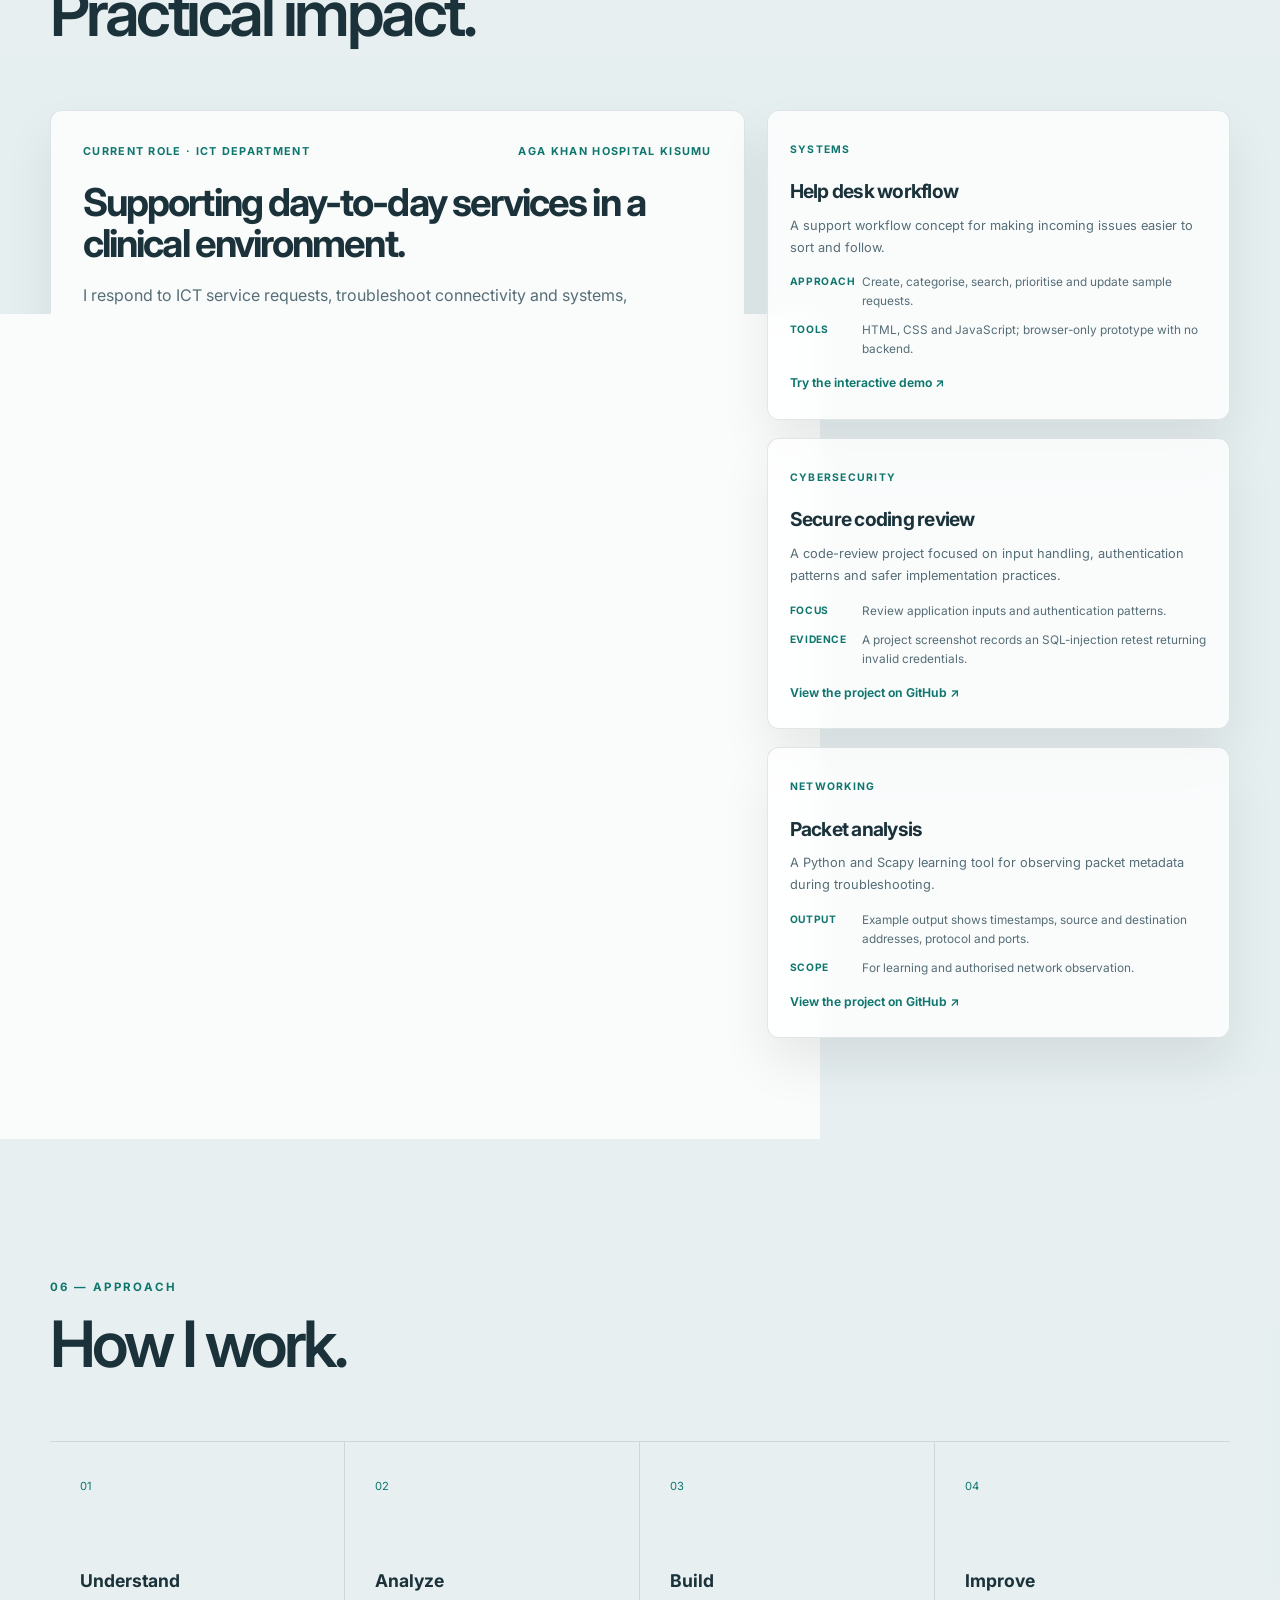
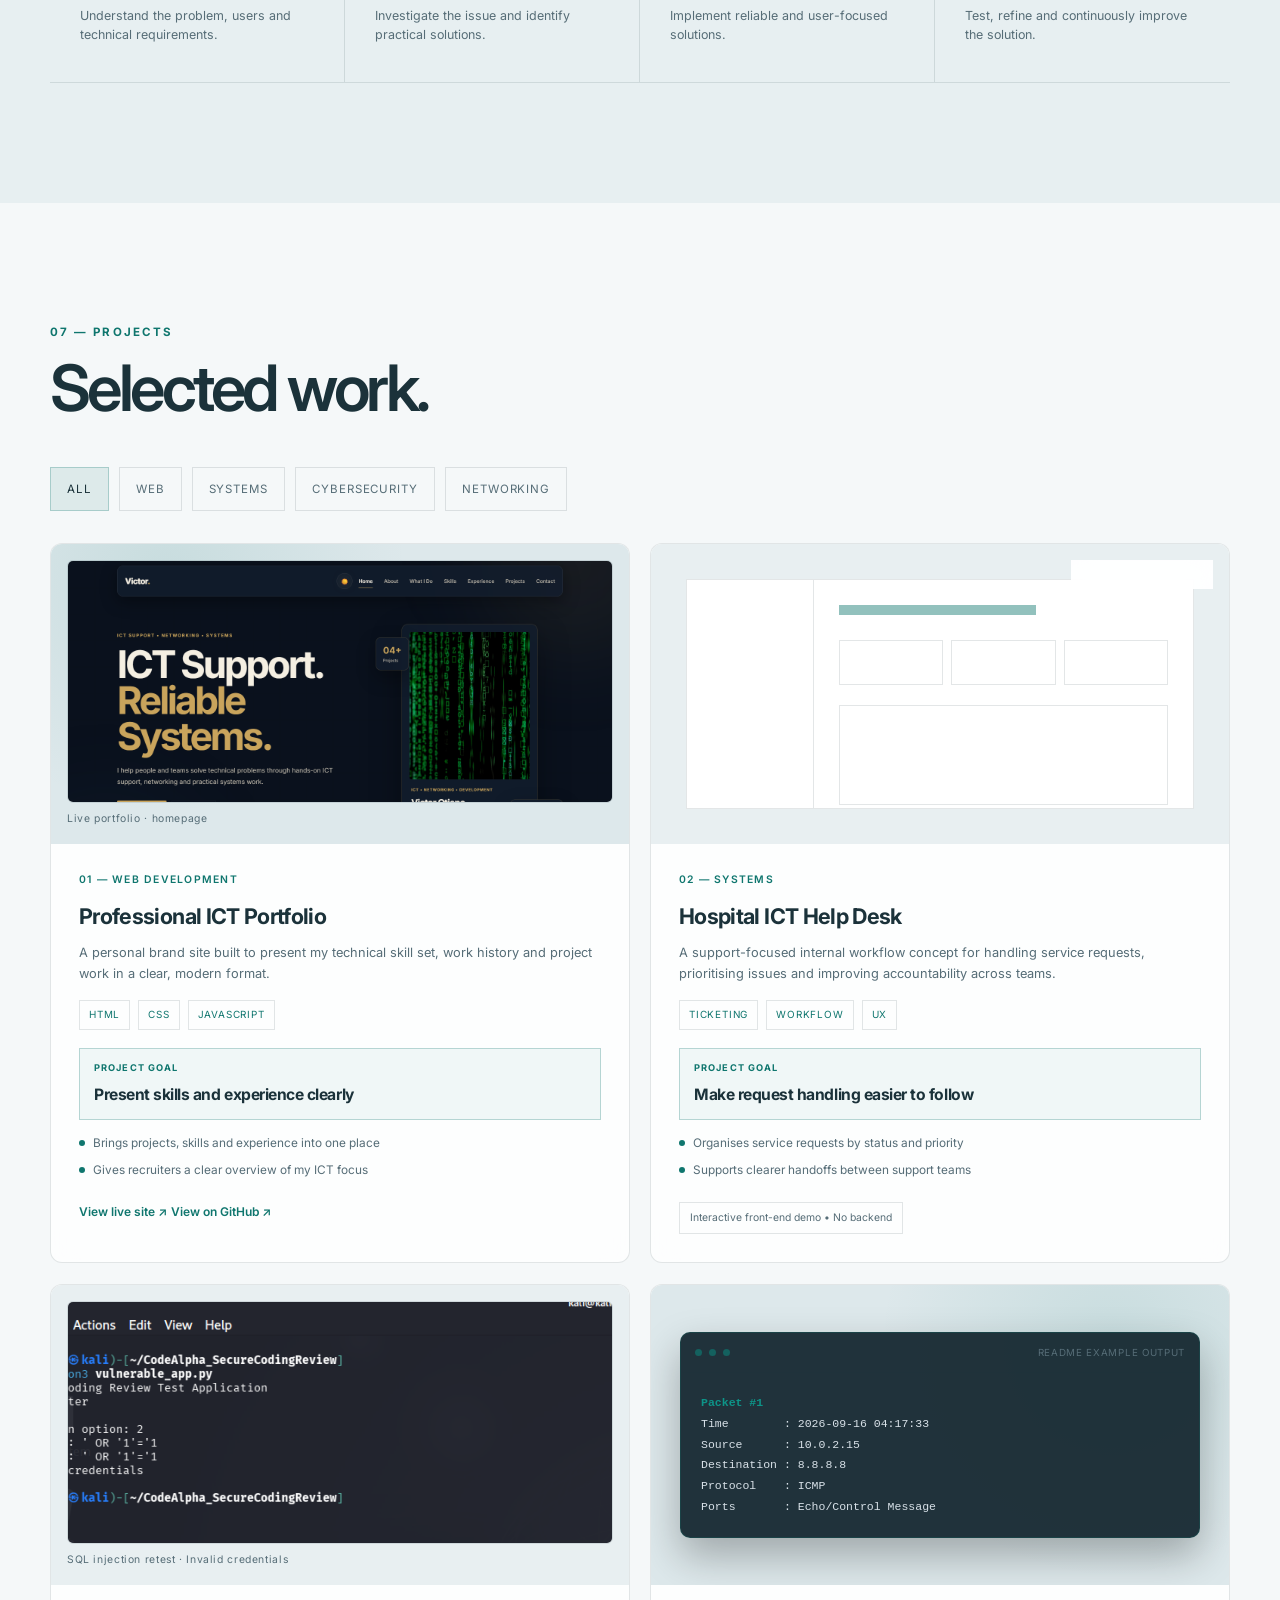
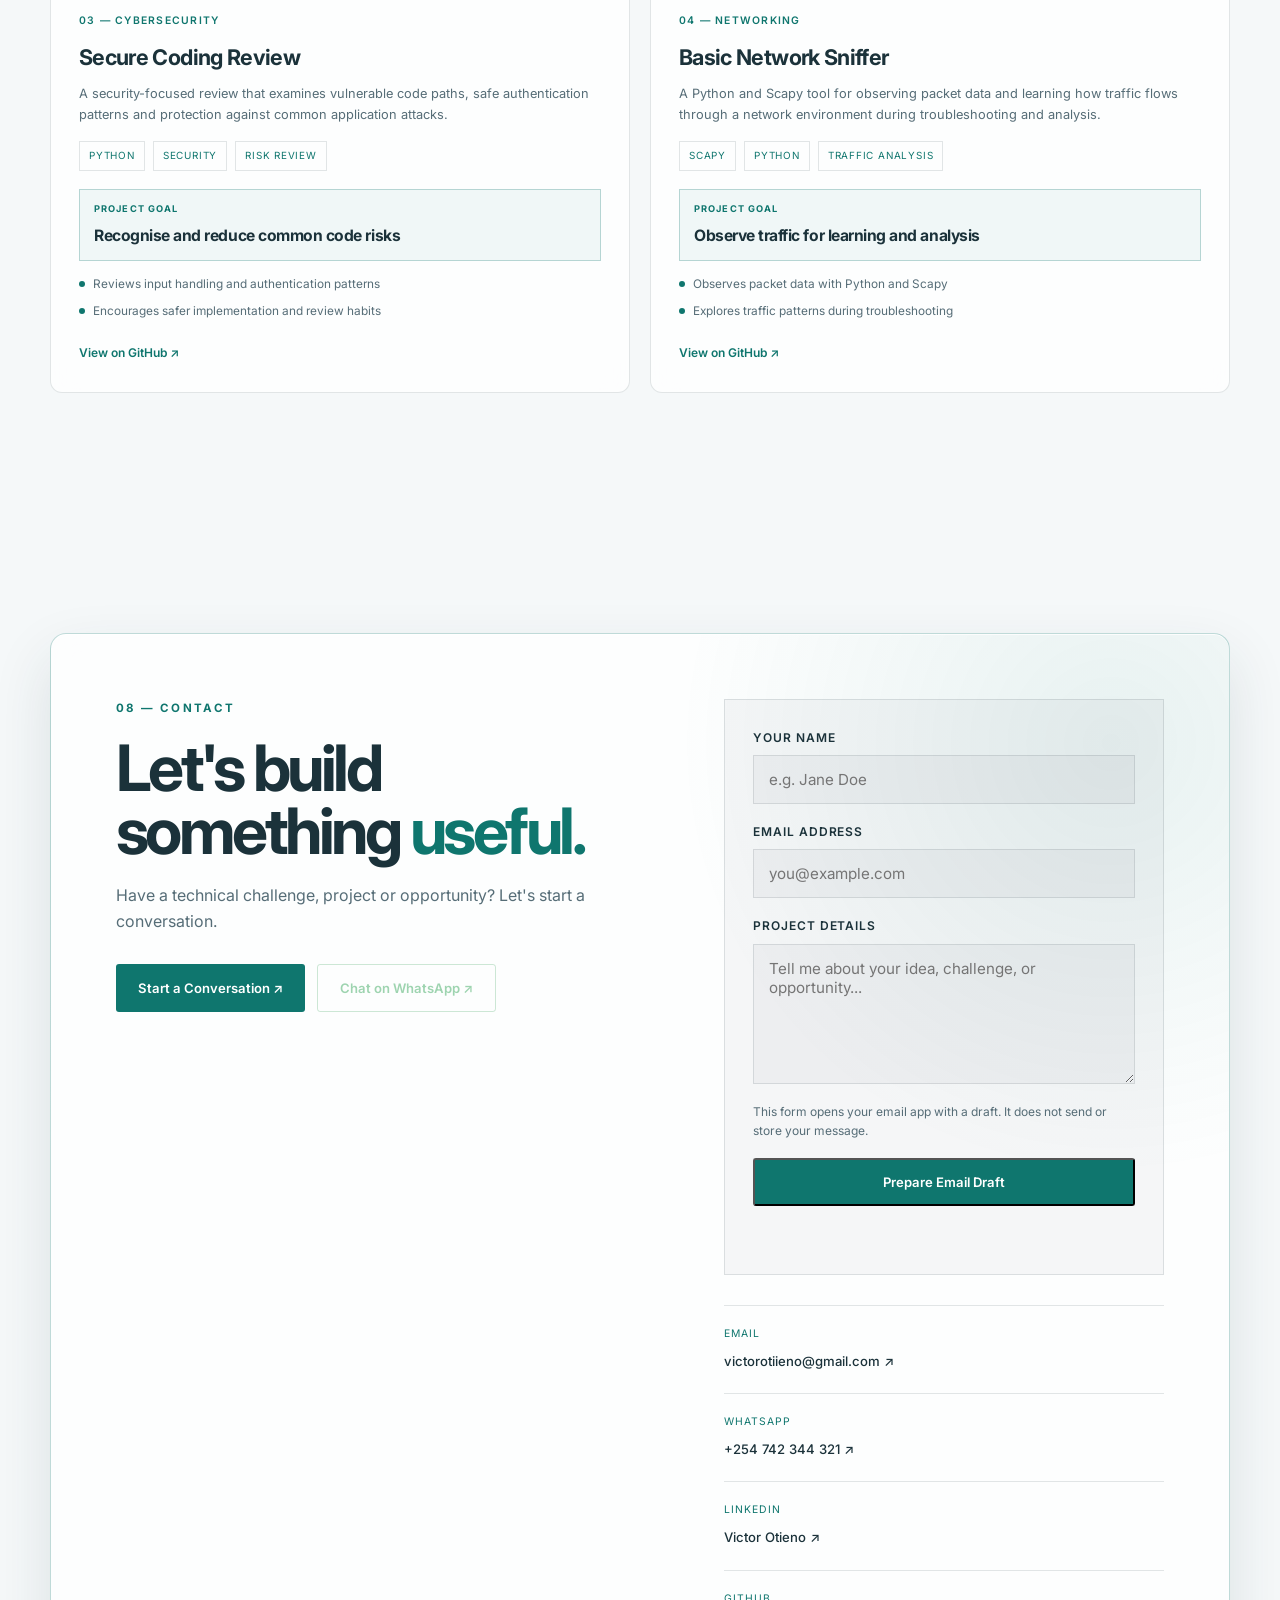
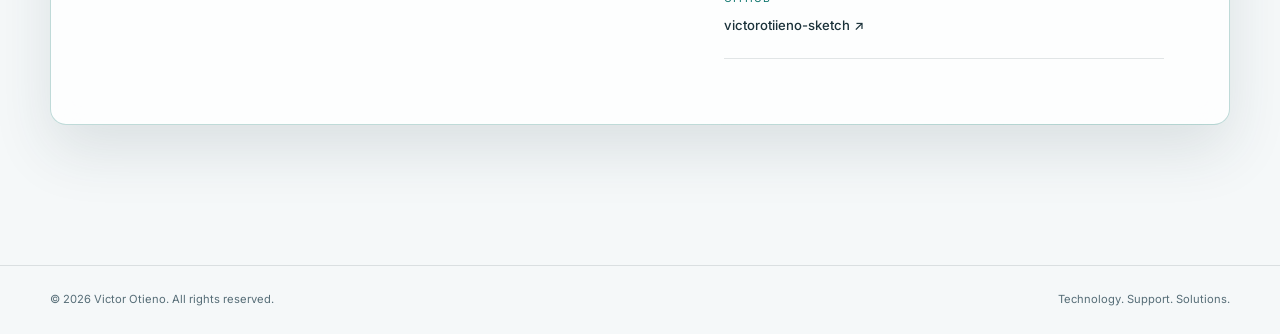
==== commit 5d9fd980: "Add interactive help desk portfolio demo Co-authored-by: Copilot <223556219+Copilot@users.noreply.gi" ====
--- a/index.html
+++ b/index.html
@@ -96,6 +96,15 @@
                         </a>
                     </div>
 
+                    <a class="opportunity-callout" href="#contact">
+                        <span class="opportunity-callout__dot" aria-hidden="true"></span>
+                        <span>
+                            <strong>Open to opportunities</strong>
+                            <small>Let's talk about how I can help.</small>
+                        </span>
+                        <span class="opportunity-callout__link">Get in touch ↗</span>
+                    </a>
+
                     <div class="hero-socials">
                         <a href="https://github.com/victorotiieno-sketch" target="_blank" rel="noopener noreferrer">
                             GitHub ↗
@@ -123,7 +132,7 @@
                             <h2>Victor Otieno</h2>
                             <span class="availability">
                                 <i></i>
-                                Available for opportunities
+                                Open to opportunities
                             </span>
                         </div>
 
@@ -475,26 +484,27 @@
                 <div class="case-study-shell">
                     <article class="case-feature reveal">
                         <div class="case-feature__top">
-                            <p>Featured story</p>
-                            <span>Healthcare ICT support</span>
-                        </div>
-
-                        <h3>Reliable ICT support in a busy clinical environment.</h3>
-
-                        <p>
-                            I focus on translating day-to-day technical issues into stable,
-                            repeatable solutions that keep people productive and systems reliable.
-                        </p>
-
-                        <div class="case-metrics">
+                            <p>Current role · ICT Department</p>
+                            <span>Aga Khan Hospital Kisumu</span>
+                        </div>
+
+                        <h3>Supporting day-to-day services in a clinical environment.</h3>
+
+                        <p>
+                            I respond to ICT service requests, troubleshoot connectivity and systems,
+                            and help restore reliable service. My approach starts with the user’s issue
+                            and includes clear follow-up or escalation when needed.
+                        </p>
+
+                        <div class="case-focus">
                             <div>
-                                <strong>User-first</strong>
-                                <span>support approach</span>
+                                <strong>Support focus</strong>
+                                <span>User-first troubleshooting</span>
                             </div>
 
                             <div>
-                                <strong>Service</strong>
-                                <span>reliability focus</span>
+                                <strong>Service focus</strong>
+                                <span>Clear triage and follow-up</span>
                             </div>
                         </div>
 
@@ -509,19 +519,52 @@
                         <article class="case-mini reveal">
                             <span class="case-tag">Systems</span>
                             <h4>Help desk workflow</h4>
-                            <p>Designed a support model for tracking issues, routing requests and improving visibility.</p>
+                            <p>A support workflow concept for making incoming issues easier to sort and follow.</p>
+                            <dl class="case-details">
+                                <div>
+                                    <dt>Approach</dt>
+                                    <dd>Create, categorise, search, prioritise and update sample requests.</dd>
+                                </div>
+                                <div>
+                                    <dt>Tools</dt>
+                                    <dd>HTML, CSS and JavaScript; browser-only prototype with no backend.</dd>
+                                </div>
+                            </dl>
+                            <a class="case-link" href="demos/help-desk/index.html">Try the interactive demo ↗</a>
                         </article>
 
                         <article class="case-mini reveal">
                             <span class="case-tag">Cybersecurity</span>
                             <h4>Secure coding review</h4>
-                            <p>Analysed risk areas and strengthened application safety through secure implementation practices.</p>
+                            <p>A code-review project focused on input handling, authentication patterns and safer implementation practices.</p>
+                            <dl class="case-details">
+                                <div>
+                                    <dt>Focus</dt>
+                                    <dd>Review application inputs and authentication patterns.</dd>
+                                </div>
+                                <div>
+                                    <dt>Evidence</dt>
+                                    <dd>A project screenshot records an SQL-injection retest returning invalid credentials.</dd>
+                                </div>
+                            </dl>
+                            <a class="case-link" href="https://github.com/victorotiieno-sketch/CodeAlpha_SecureCodingReview" target="_blank" rel="noopener noreferrer">View the project on GitHub ↗</a>
                         </article>
 
                         <article class="case-mini reveal">
                             <span class="case-tag">Networking</span>
                             <h4>Packet analysis</h4>
-                            <p>Built a network sniffer to observe traffic patterns and support deeper troubleshooting work.</p>
+                            <p>A Python and Scapy learning tool for observing packet metadata during troubleshooting.</p>
+                            <dl class="case-details">
+                                <div>
+                                    <dt>Output</dt>
+                                    <dd>Example output shows timestamps, source and destination addresses, protocol and ports.</dd>
+                                </div>
+                                <div>
+                                    <dt>Scope</dt>
+                                    <dd>For learning and authorised network observation.</dd>
+                                </div>
+                            </dl>
+                            <a class="case-link" href="https://github.com/victorotiieno-sketch/CodeAlpha_BasicNetworkSniffer" target="_blank" rel="noopener noreferrer">View the project on GitHub ↗</a>
                         </article>
                     </div>
                 </div>
@@ -680,7 +723,7 @@
                             </ul>
 
                             <span class="private-project">
-                                Concept • In Development
+                                Interactive front-end demo • No backend
                             </span>
                         </div>
                     </article>
--- a/style.css
+++ b/style.css
@@ -407,6 +407,57 @@
     margin-top: 35px;
 }
 
+.opportunity-callout {
+    display: grid;
+    grid-template-columns: auto 1fr auto;
+    align-items: center;
+    gap: 12px;
+    width: fit-content;
+    max-width: 100%;
+    margin-top: 24px;
+    padding: 12px 15px;
+    border: 1px solid var(--border-accent);
+    border-radius: 10px;
+    background: var(--glass-surface);
+    box-shadow: 0 12px 28px var(--shadow);
+    text-decoration: none;
+    transition: border-color 0.25s ease, transform 0.25s ease;
+}
+
+.opportunity-callout:hover {
+    border-color: var(--accent);
+    transform: translateY(-2px);
+}
+
+.opportunity-callout__dot {
+    width: 9px;
+    height: 9px;
+    border-radius: 50%;
+    background: var(--success);
+    box-shadow: 0 0 0 4px rgba(111, 189, 139, 0.12);
+}
+
+.opportunity-callout strong,
+.opportunity-callout small {
+    display: block;
+}
+
+.opportunity-callout strong {
+    font-size: 0.78rem;
+}
+
+.opportunity-callout small {
+    margin-top: 2px;
+    color: var(--cream-muted);
+    font-size: 0.68rem;
+}
+
+.opportunity-callout__link {
+    color: var(--accent);
+    font-size: 0.72rem;
+    font-weight: 700;
+}
+
 .btn {
     position: relative;
     isolation: isolate;
@@ -913,25 +964,25 @@
     max-width: 560px;
 }
 
-.case-metrics {
+.case-focus {
     display: flex;
     flex-wrap: wrap;
     gap: 24px;
     margin-top: 28px;
 }
 
-.case-metrics div {
+.case-focus div {
     min-width: 140px;
 }
 
-.case-metrics strong {
+.case-focus strong {
     display: block;
     font-size: clamp(1.7rem, 2vw, 2.3rem);
     color: var(--accent);
     line-height: 1;
 }
 
-.case-metrics span {
+.case-focus span {
     display: block;
     margin-top: 8px;
     color: var(--cream-muted);
@@ -981,6 +1032,46 @@
     color: var(--cream-muted);
     font-size: 0.8rem;
     line-height: 1.7;
+}
+
+.case-details {
+    display: grid;
+    gap: 10px;
+    margin: 15px 0 0;
+}
+
+.case-details div {
+    display: grid;
+    grid-template-columns: 62px minmax(0, 1fr);
+    gap: 10px;
+}
+
+.case-details dt {
+    color: var(--accent);
+    font-size: 0.64rem;
+    font-weight: 700;
+    letter-spacing: 0.06em;
+    text-transform: uppercase;
+}
+
+.case-details dd {
+    margin: 0;
+    color: var(--cream-muted);
+    font-size: 0.74rem;
+    line-height: 1.6;
+}
+
+.case-link {
+    display: inline-block;
+    margin-top: 14px;
+    color: var(--accent);
+    font-size: 0.76rem;
+    font-weight: 650;
+    text-decoration: none;
+}
+
+.case-link:hover {
+    color: var(--accent-light);
 }
 
 .process {
@@ -1792,6 +1883,15 @@
         flex-wrap: wrap;
     }
 
+    .opportunity-callout {
+        grid-template-columns: auto 1fr;
+        width: 100%;
+    }
+
+    .opportunity-callout__link {
+        grid-column: 2;
+    }
+
     .floating-card {
         padding: 12px;
     }
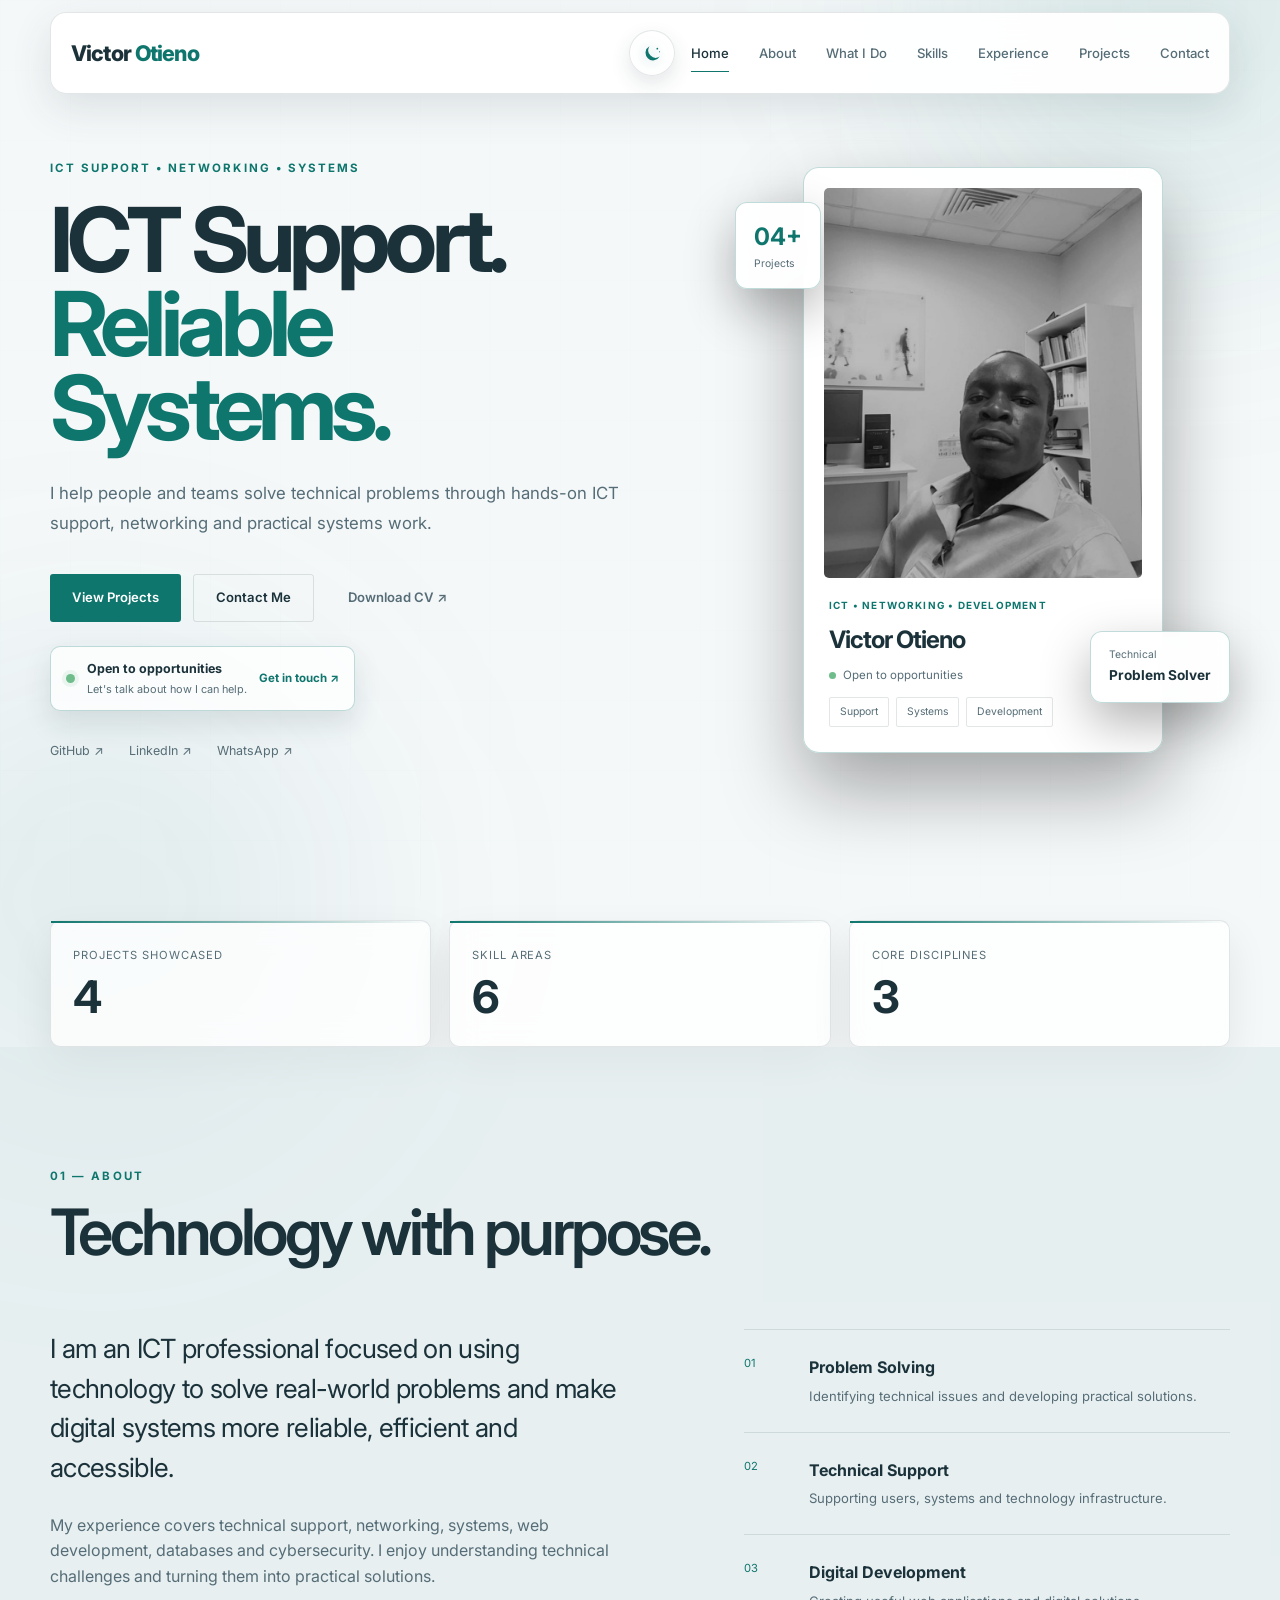
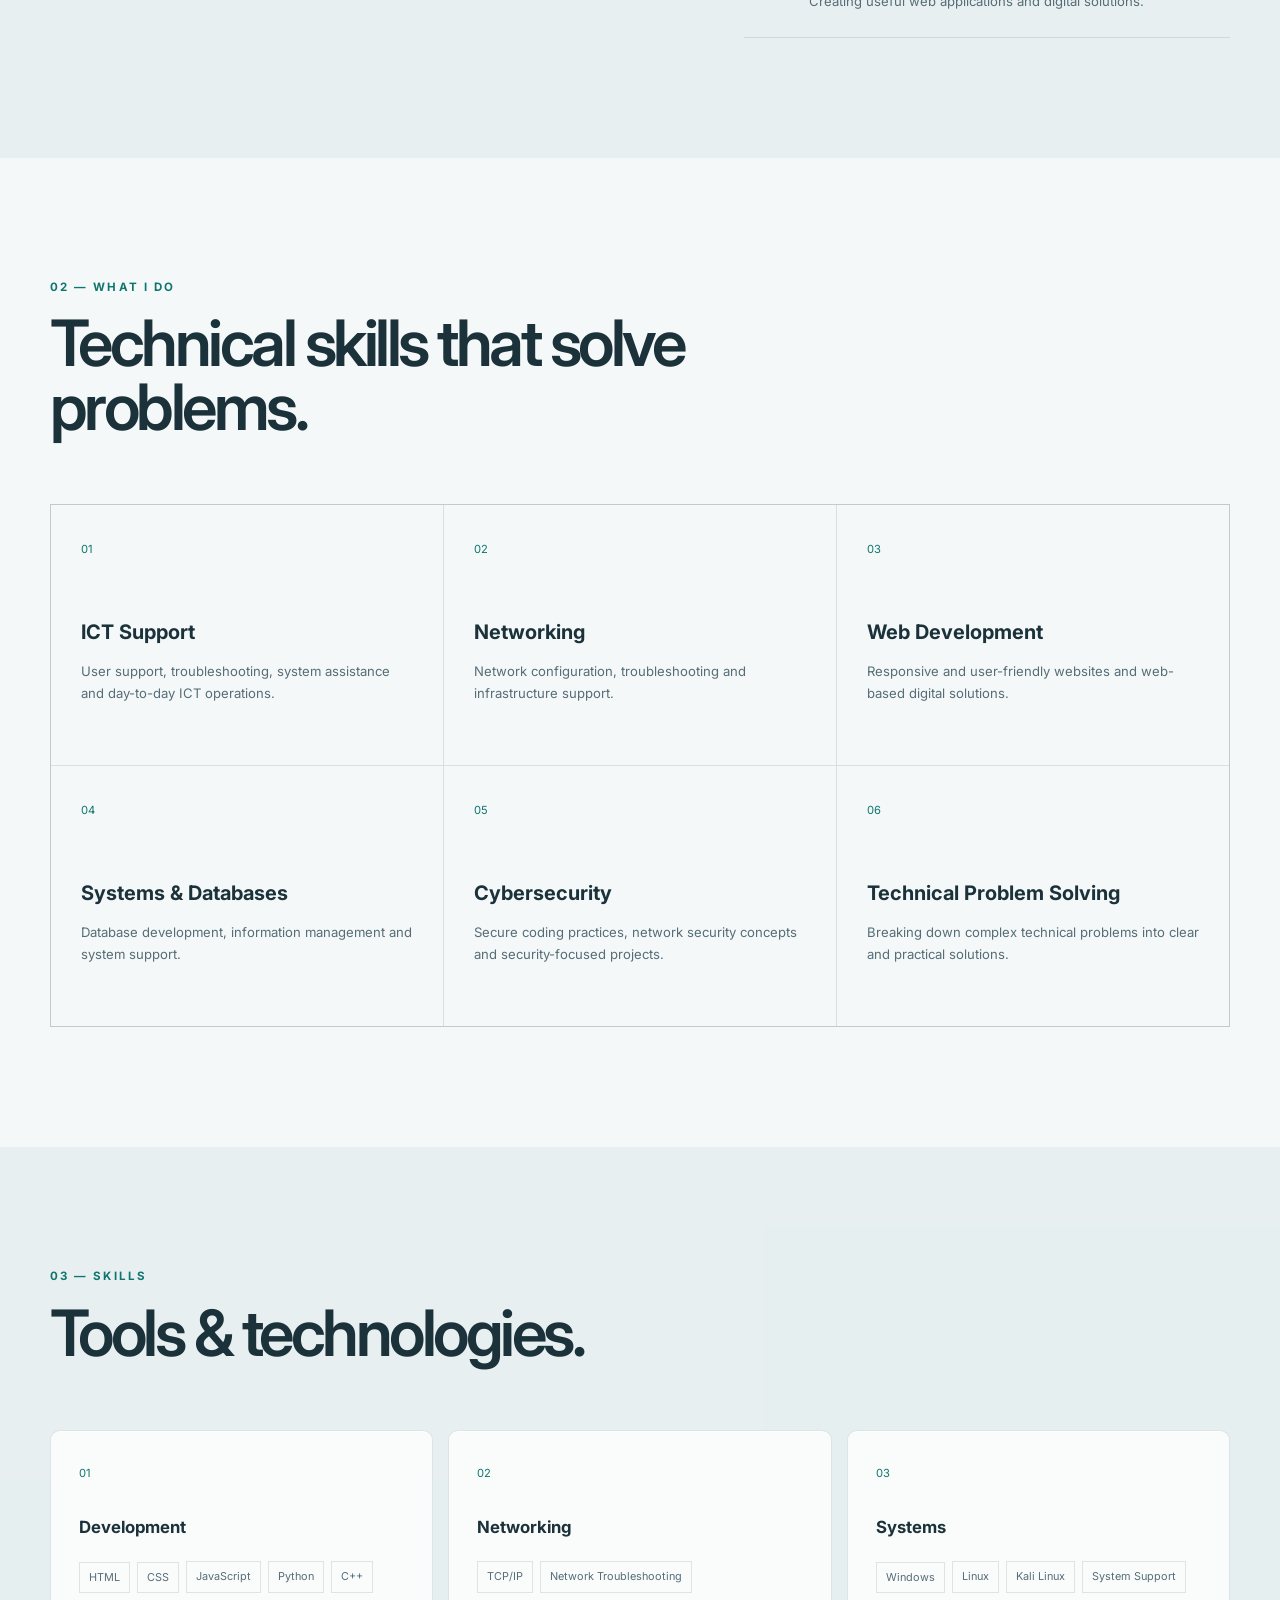
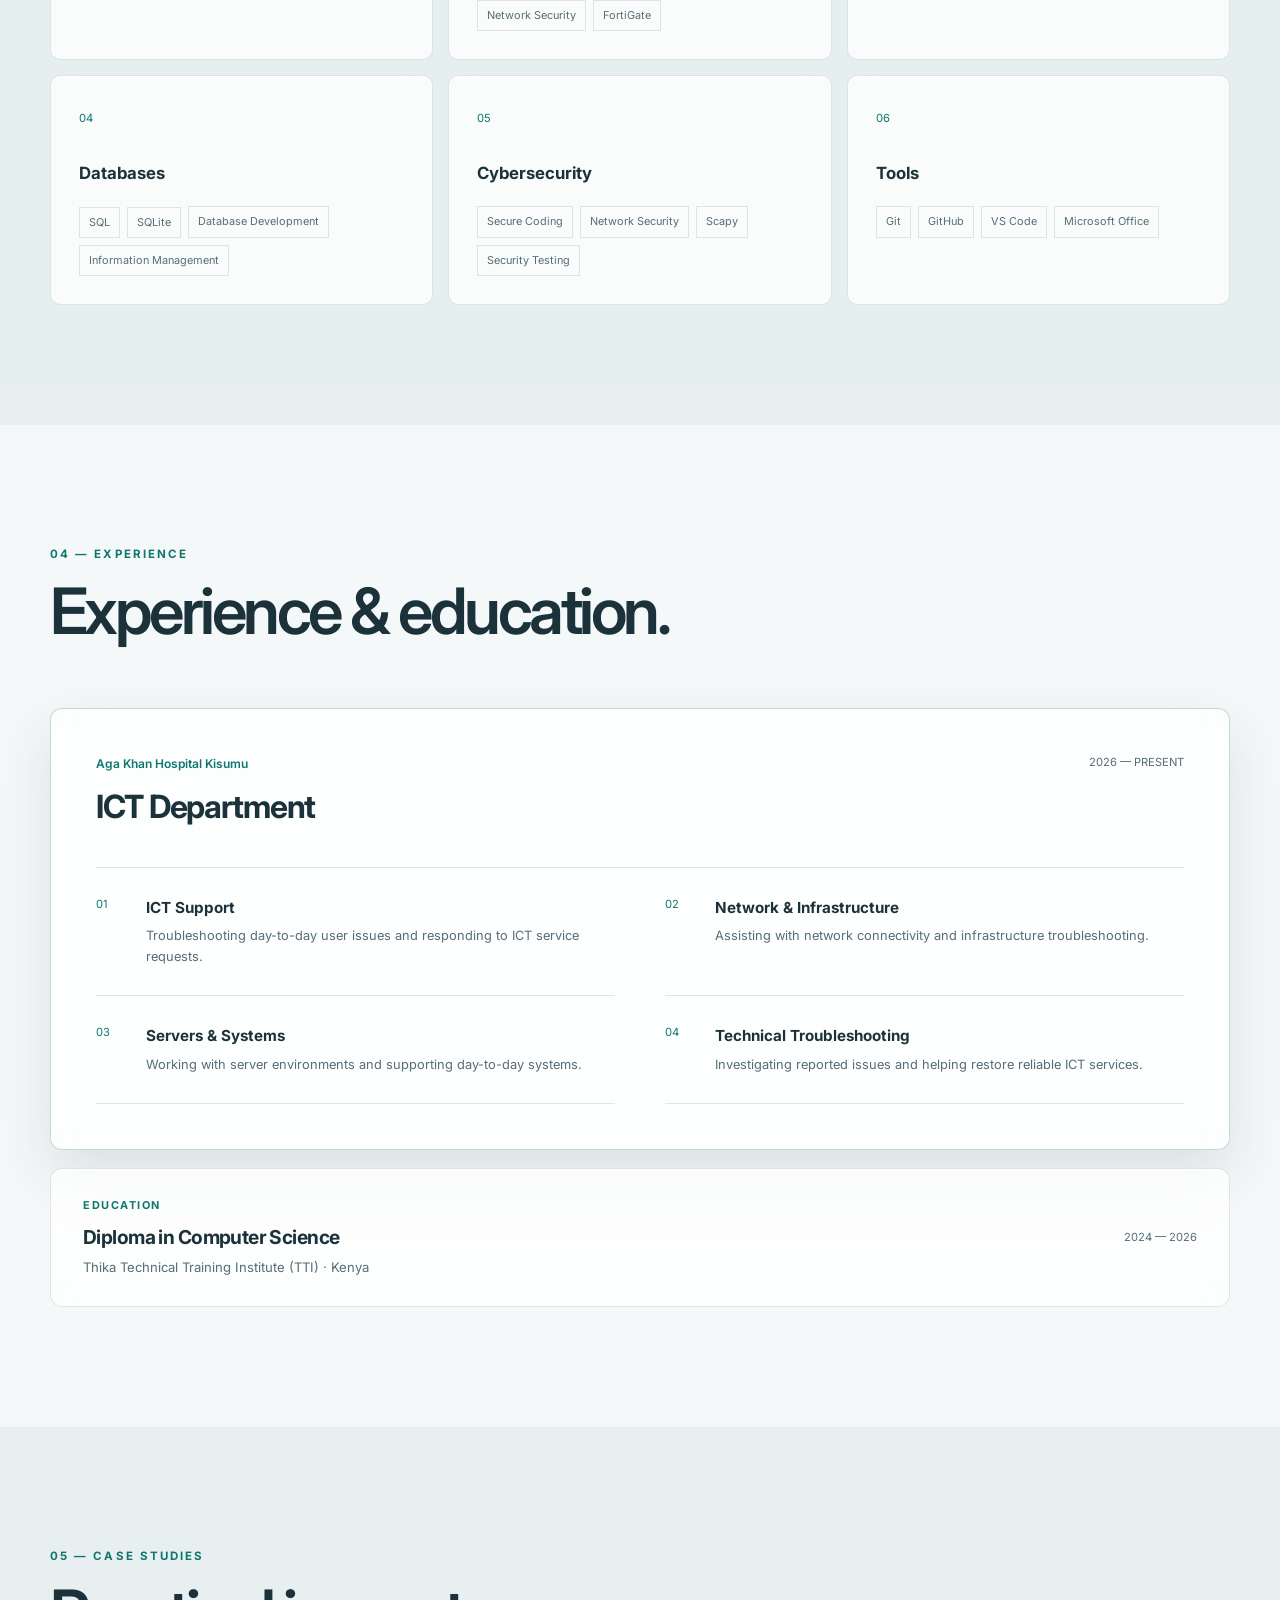
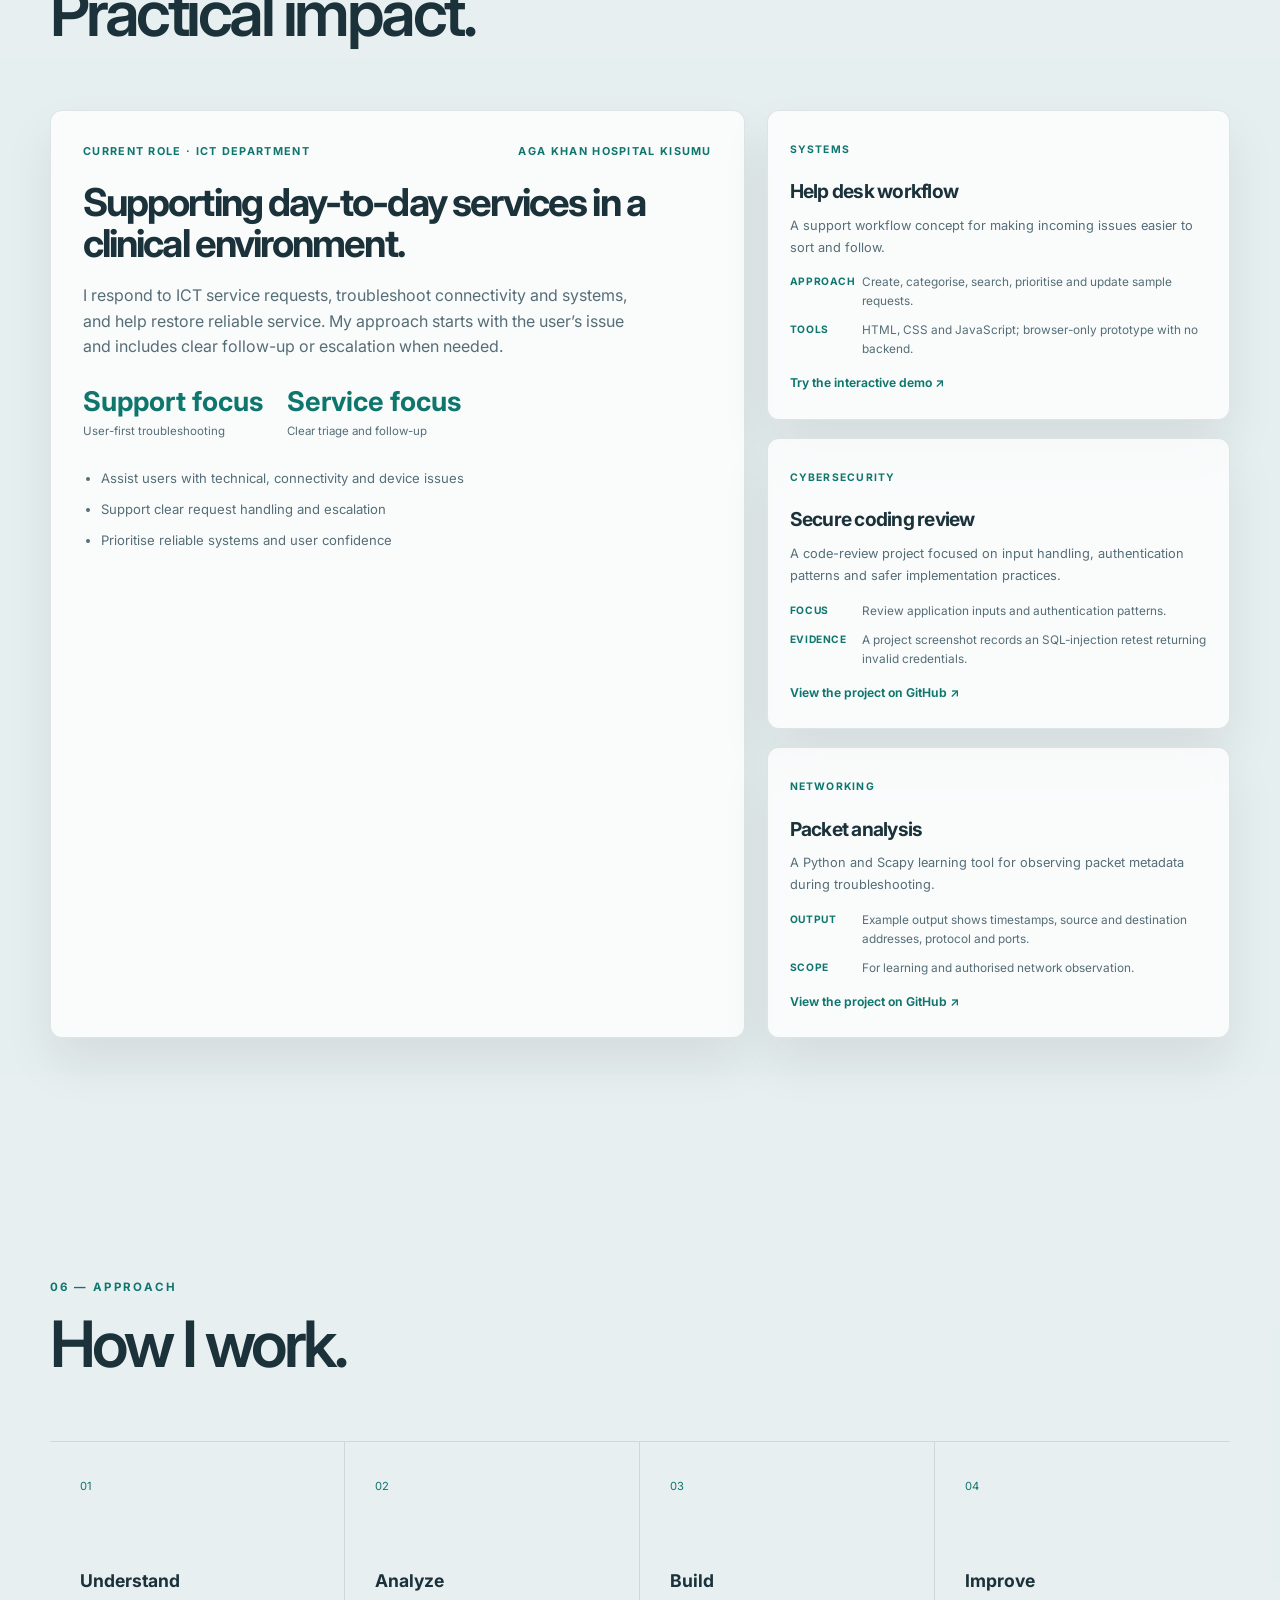
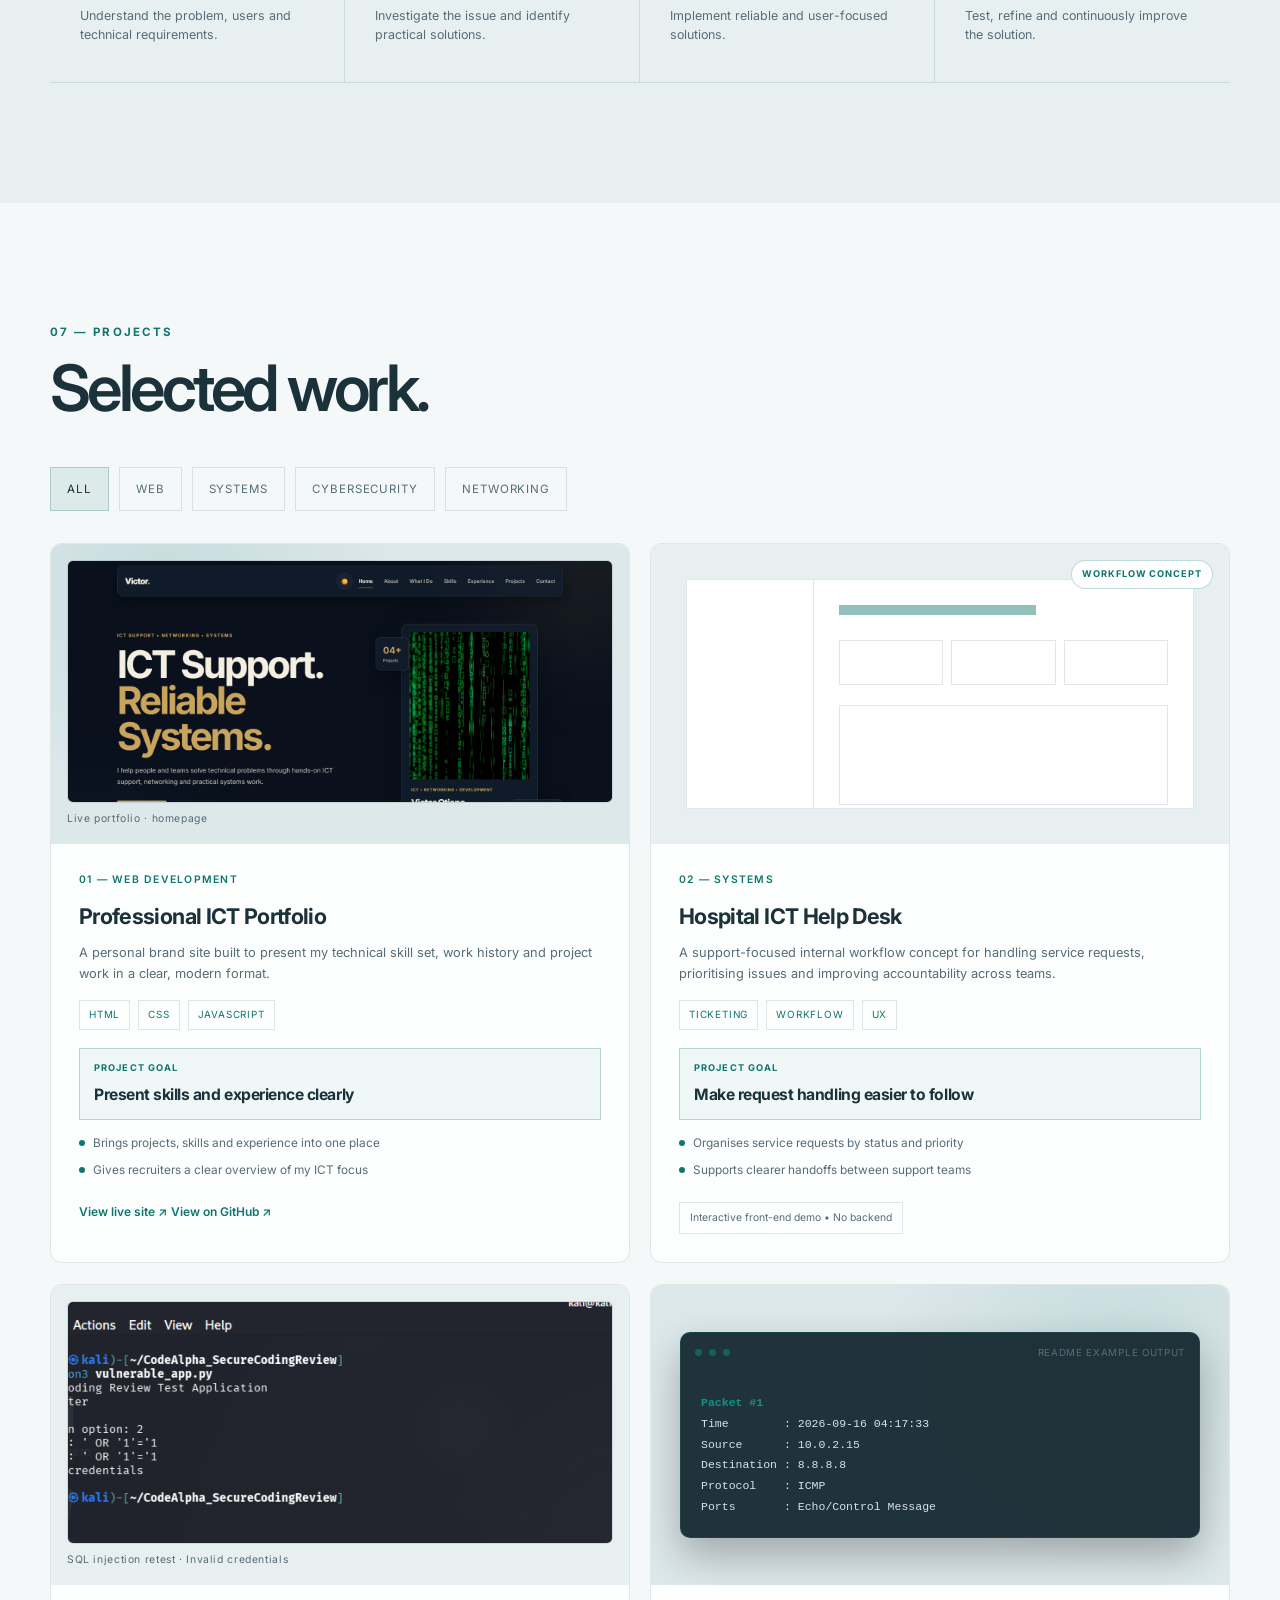
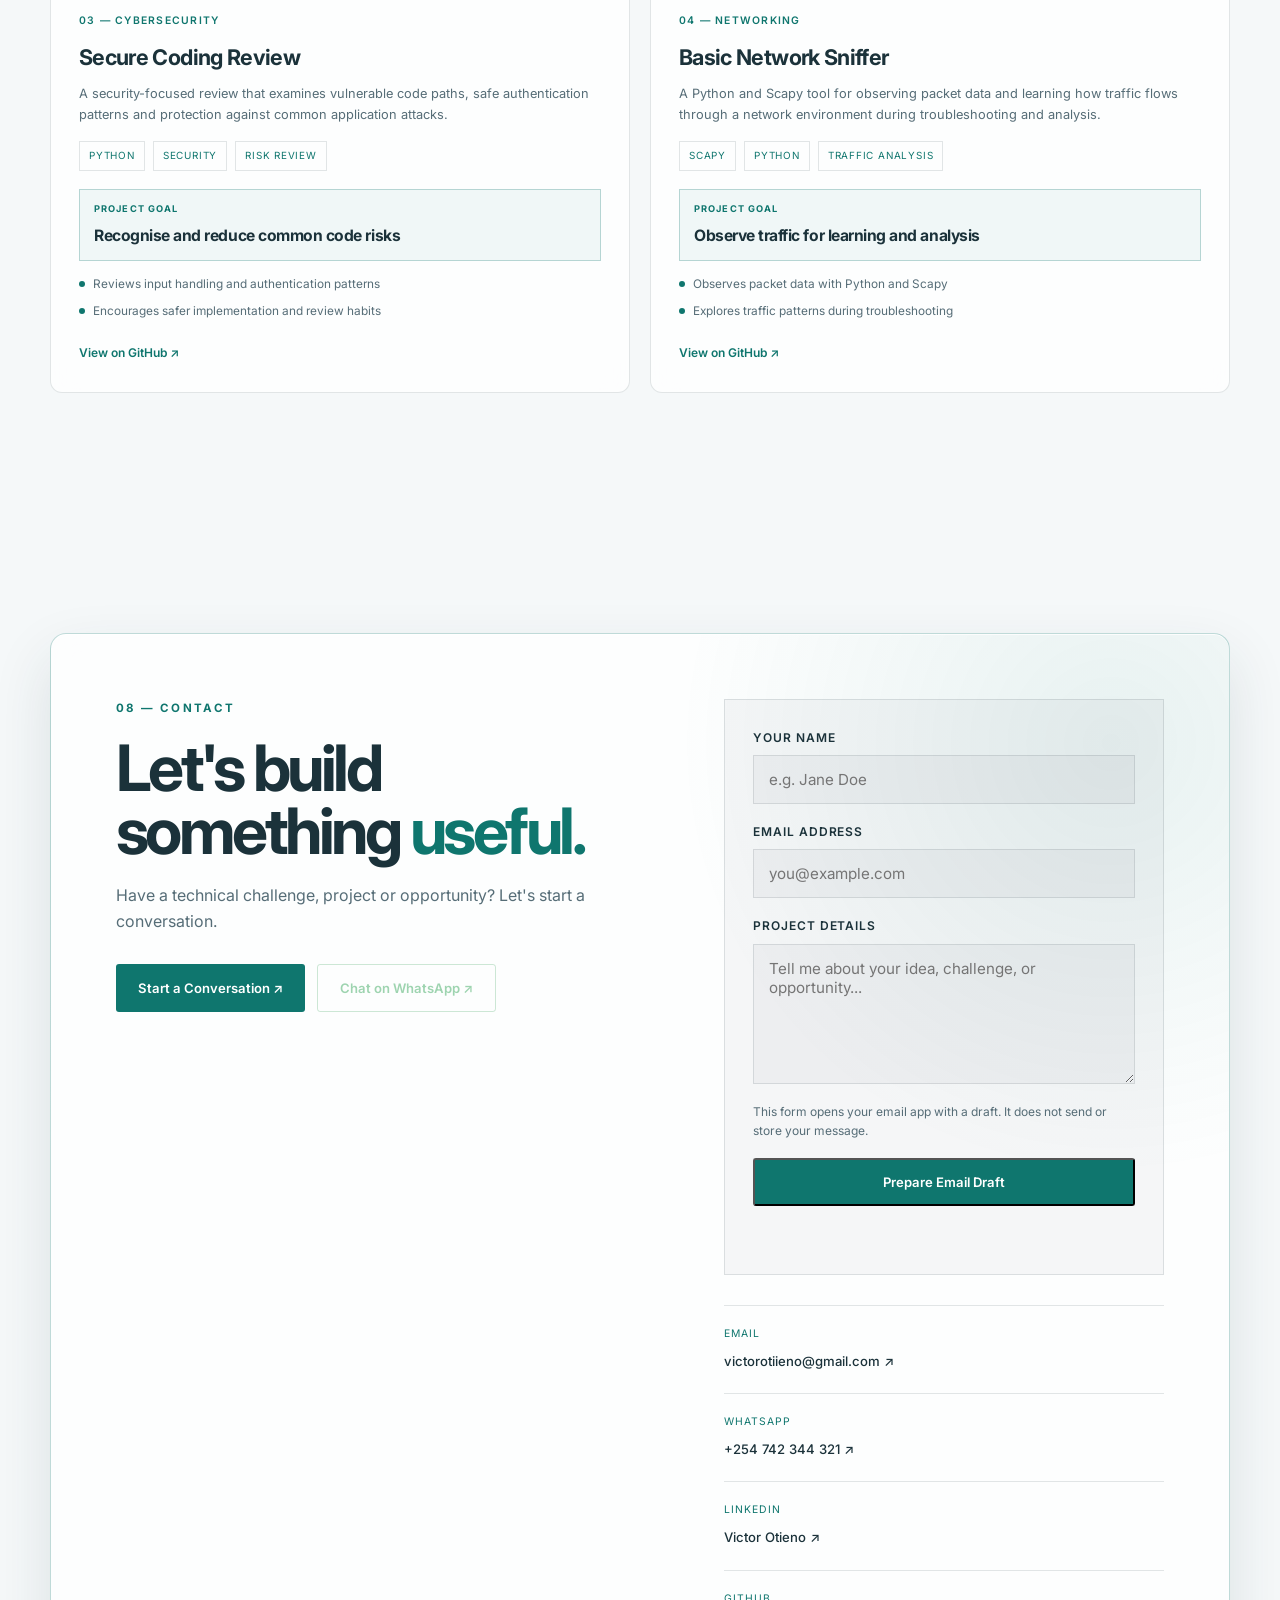
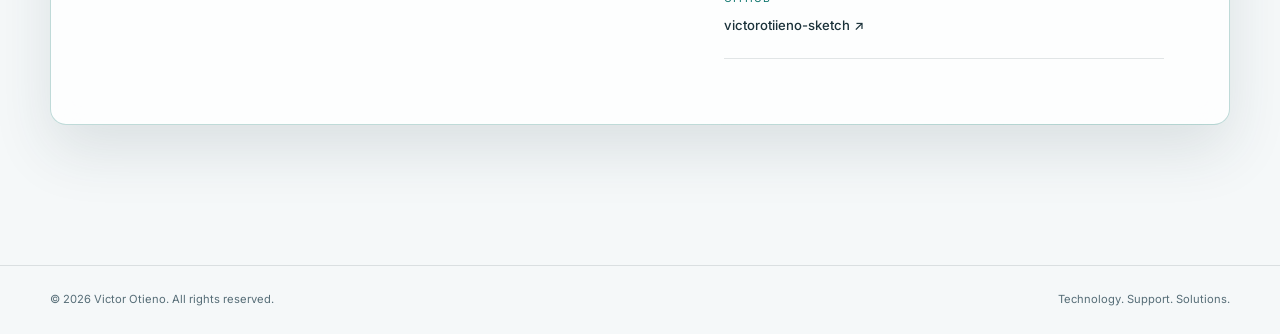
==== commit e074443b: "Polish animated theme toggle icon Co-authored-by: Copilot <223556219+Copilot@users.noreply.github.co" ====
--- a/index.html
+++ b/index.html
@@ -42,8 +42,18 @@
                 Victor <span>Otieno</span>
             </a>
 
-            <button class="theme-toggle" id="theme-toggle" type="button" aria-label="Toggle theme" aria-pressed="false">
-                <span class="theme-toggle__icon">☀️</span>
+            <button class="theme-toggle" id="theme-toggle" type="button" aria-label="Toggle color theme" aria-pressed="false" title="Switch to dark theme">
+                <svg class="theme-toggle__icon" viewBox="0 0 24 24" aria-hidden="true" focusable="false">
+                    <g class="theme-toggle__sun">
+                        <circle cx="12" cy="12" r="3.5"></circle>
+                        <path d="M12 2v2m0 16v2M4.93 4.93l1.42 1.42m11.3 11.3 1.42 1.42M2 12h2m16 0h2M4.93 19.07l1.42-1.42m11.3-11.3 1.42-1.42"></path>
+                    </g>
+                    <g class="theme-toggle__moon">
+                        <path d="M20.2 15.5A8.5 8.5 0 0 1 8.5 3.8 8.6 8.6 0 1 0 20.2 15.5Z"></path>
+                        <circle cx="17.5" cy="6.5" r="1"></circle>
+                        <circle cx="20" cy="10" r=".65"></circle>
+                    </g>
+                </svg>
             </button>
 
             <button class="menu-toggle" id="menu-toggle" type="button" aria-label="Toggle navigation" aria-controls="nav" aria-expanded="false">
--- a/style.css
+++ b/style.css
@@ -216,29 +216,107 @@
 }
 
 .theme-toggle {
+    position: relative;
+    isolation: isolate;
     margin-left: auto;
     display: inline-flex;
     align-items: center;
     justify-content: center;
-    width: 42px;
-    height: 42px;
+    flex: 0 0 46px;
+    width: 46px;
+    height: 46px;
     border: 1px solid var(--border);
     border-radius: 999px;
-    background: var(--control-surface);
-    color: var(--cream);
+    overflow: hidden;
+    background: var(--glass-strong);
+    color: var(--accent);
     cursor: pointer;
-    transition: 0.25s ease;
+    box-shadow: inset 0 1px 0 var(--glass-highlight), 0 8px 20px var(--shadow);
+    transition: border-color 0.3s ease, box-shadow 0.3s ease, transform 0.3s ease, background 0.3s ease;
+}
+
+.theme-toggle::before,
+.theme-toggle::after {
+    position: absolute;
+    inset: 0;
+    border-radius: inherit;
+    content: "";
+    pointer-events: none;
+}
+
+.theme-toggle::before {
+    inset: 3px;
+    border: 1px solid var(--glass-highlight);
+}
+
+.theme-toggle::after {
+    z-index: -1;
+    background: radial-gradient(circle, rgba(var(--accent-rgb), 0.2), transparent 72%);
+    opacity: 0;
+    transform: scale(0.65);
+    transition: opacity 0.3s ease, transform 0.45s ease;
 }
 
 .theme-toggle:hover {
     border-color: var(--border-accent);
-    transform: translateY(-2px);
+    box-shadow: inset 0 1px 0 var(--glass-highlight), 0 12px 25px var(--shadow);
+    transform: translateY(-2px) rotate(6deg);
+}
+
+.theme-toggle:hover::after {
+    opacity: 1;
+    transform: scale(1.3);
+}
+
+.theme-toggle:active {
+    transform: scale(0.94);
 }
 
 .theme-toggle__icon {
-    display: inline-block;
-    font-size: 1rem;
-    filter: drop-shadow(0 0 12px rgba(var(--accent-rgb), 0.35));
+    position: relative;
+    z-index: 1;
+    width: 21px;
+    height: 21px;
+    overflow: visible;
+    filter: drop-shadow(0 0 7px rgba(var(--accent-rgb), 0.35));
+}
+
+.theme-toggle__sun,
+.theme-toggle__moon {
+    transform-box: fill-box;
+    transform-origin: center;
+    transition: opacity 0.28s ease, transform 0.45s cubic-bezier(0.2, 0.8, 0.2, 1);
+}
+
+.theme-toggle__sun circle,
+.theme-toggle__moon path {
+    fill: currentColor;
+}
+
+.theme-toggle__sun path {
+    fill: none;
+    stroke: currentColor;
+    stroke-linecap: round;
+    stroke-width: 1.7;
+}
+
+.theme-toggle__moon {
+    opacity: 0;
+    transform: rotate(-35deg) scale(0.55);
+}
+
+.theme-toggle__moon circle {
+    fill: currentColor;
+}
+
+body[data-theme="light"] .theme-toggle__sun {
+    opacity: 0;
+    transform: rotate(65deg) scale(0.55);
+}
+
+body[data-theme="light"] .theme-toggle__moon {
+    opacity: 1;
+    transform: rotate(0) scale(1);
 }
 
 .logo span {
